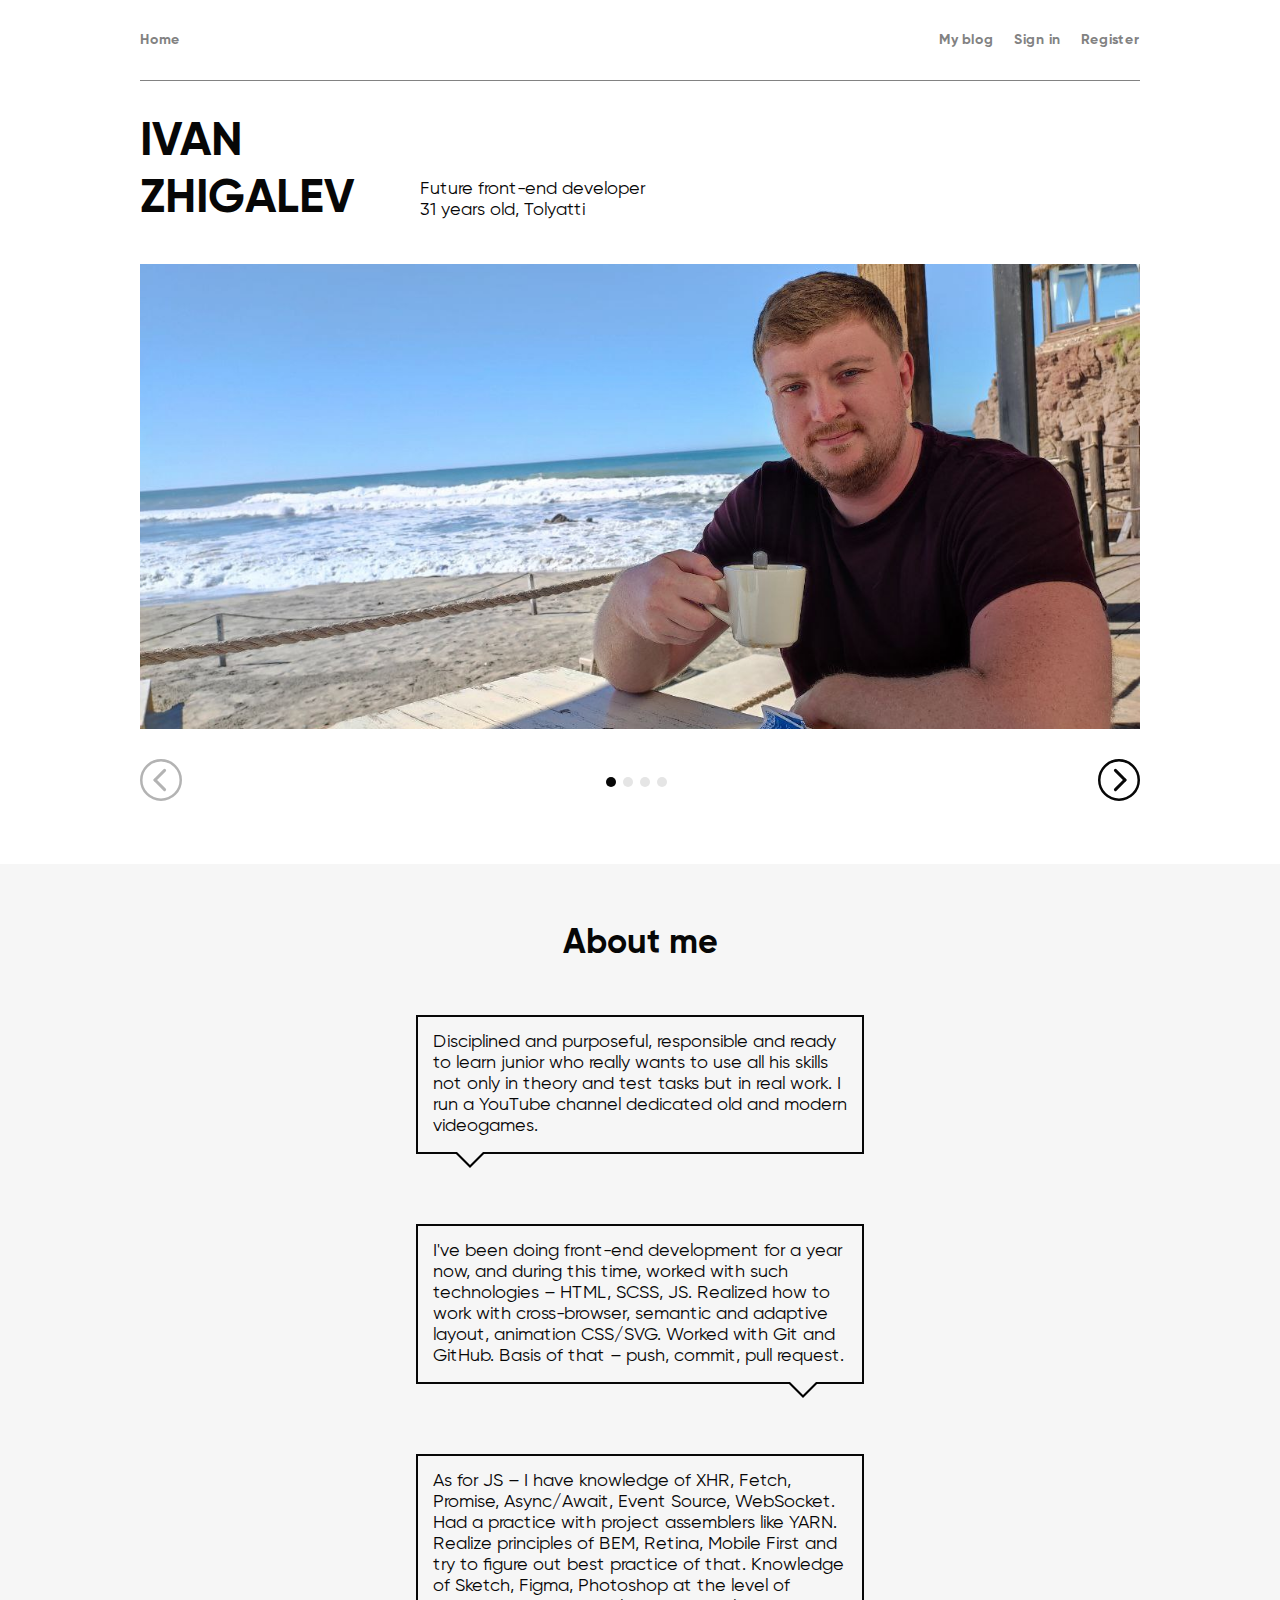
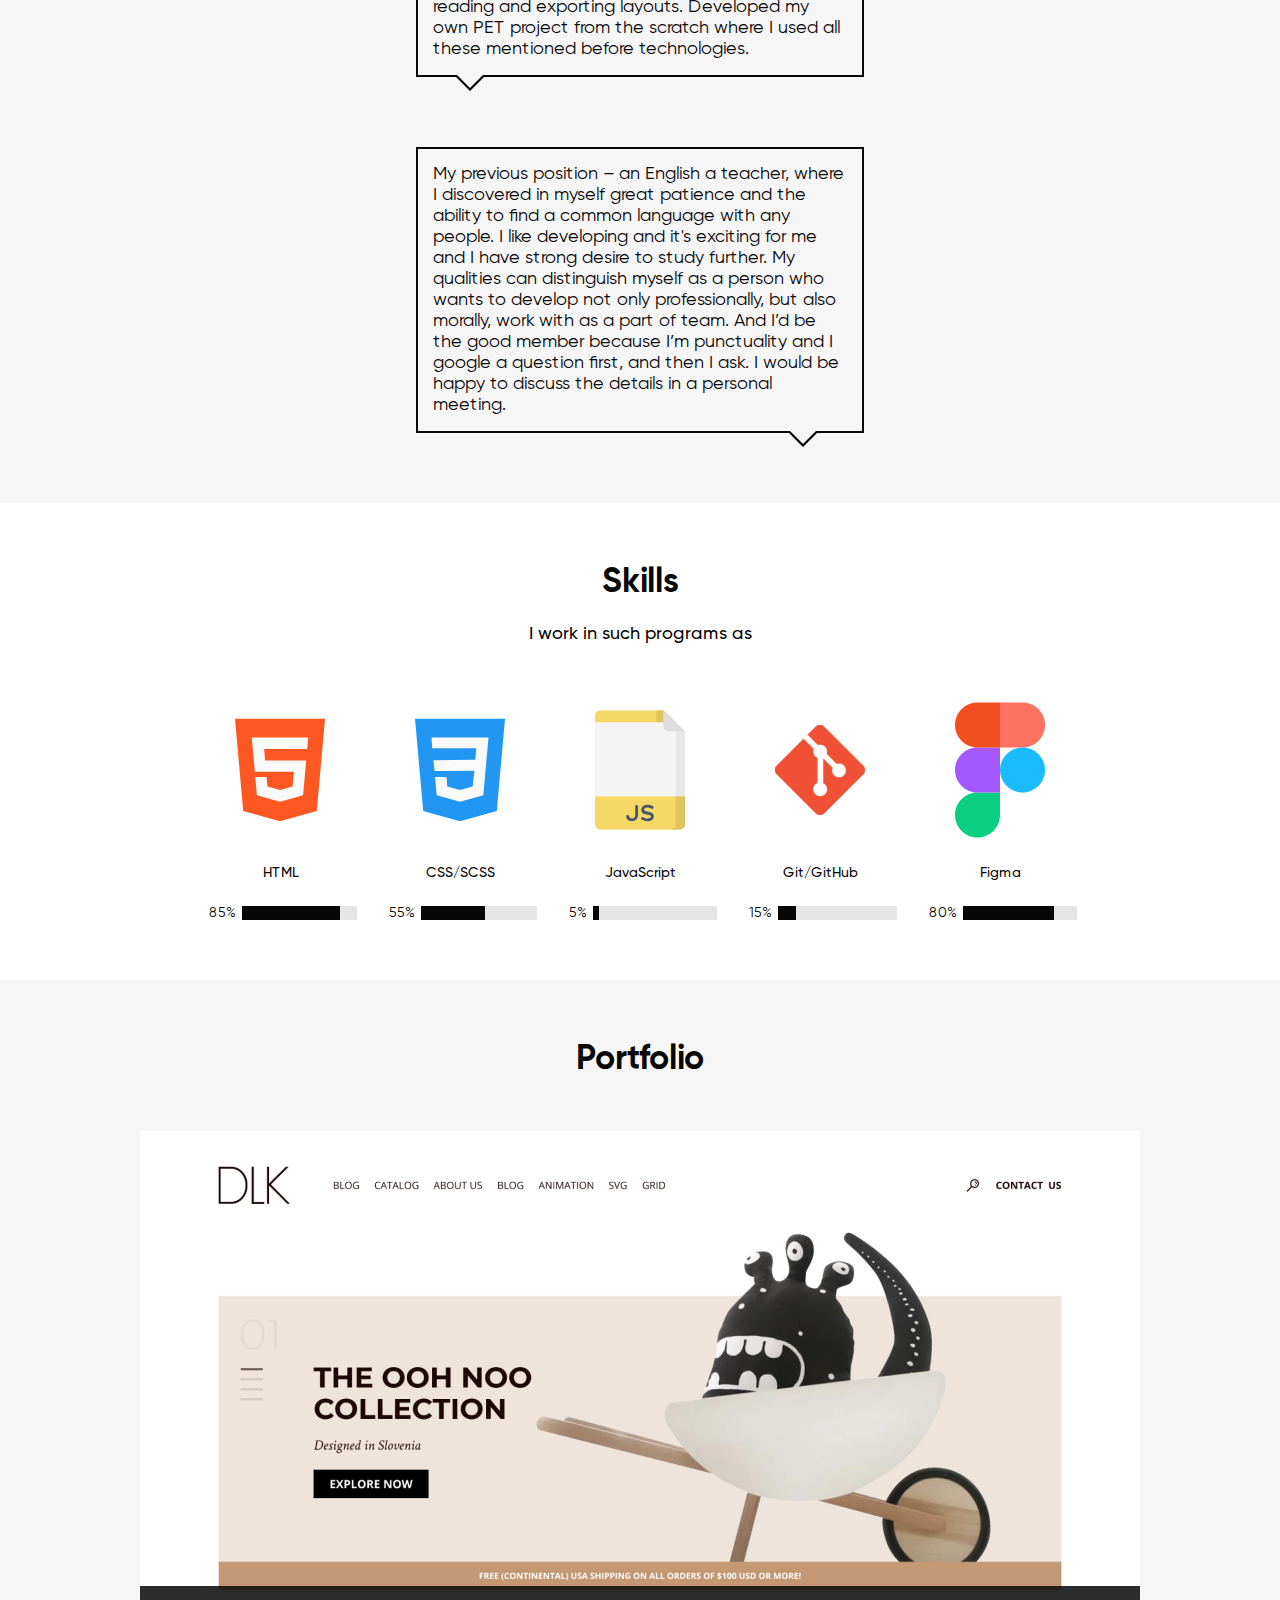
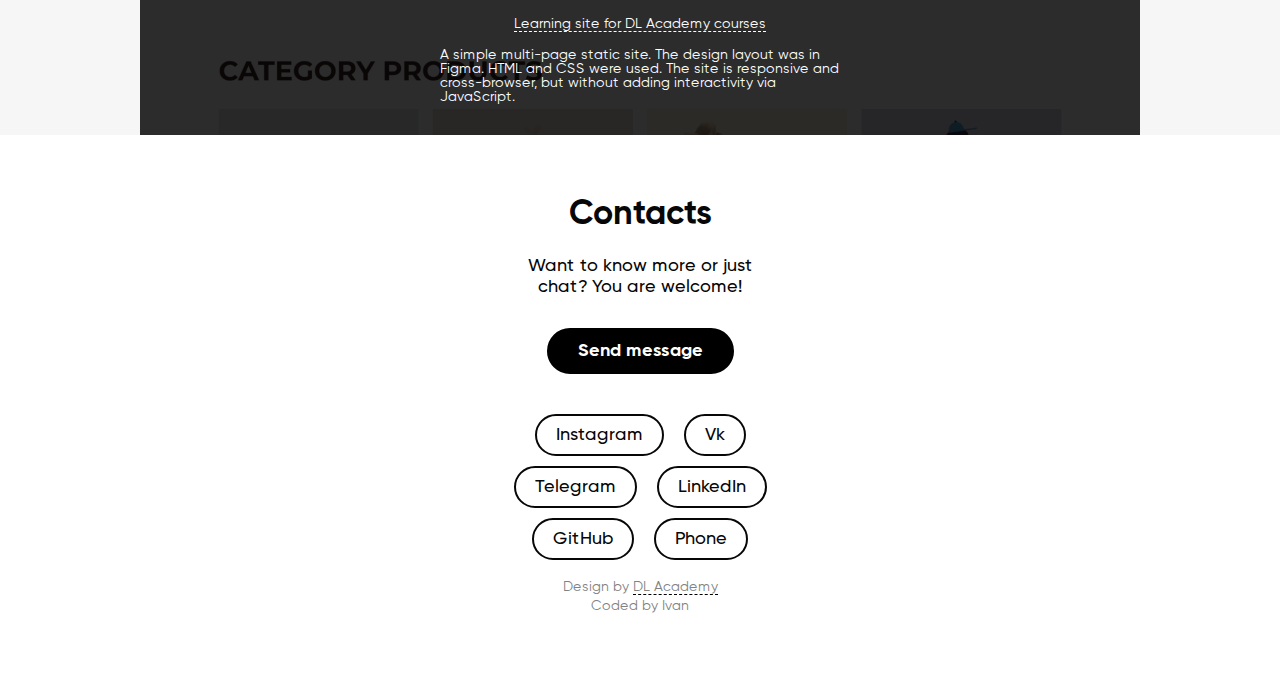
==== index.html @ 12c12ee3 "Add files via upload" ====
<!doctype html>
<html lang="en" class="no-js">

<head>
	<meta charset="utf-8">
	<meta name="viewport" content="width=device-width">
	<meta name="google" content="notranslate">
	<meta name="format-detection" content="telephone=no">

	<title>Main</title>
	<meta name="description" content="pet project">
	<meta name="keywords" content="">

	<script>
		var docElement = document.documentElement;
		docElement.className = docElement.className.replace(/\bno-js\b/, '') + ' js';
	</script>

	
	<link rel="shortcut icon" href="/img/icons/favicon-32x32.png" type="image/png">
	<link rel="stylesheet" href="css/style.min.css?v=1673722234231">

</head>

<body>
	<header class="header">
	<div class="container">
		<div class="header__row">
			<button class="header__close">
				<svg width="25" height="25">
					<use xlink:href="/img/svg.svg#burger-close"/>
				</svg>
			</button>
			<ul class="header__list">
				<li><a href="./index.html" class="header__link first-link">Home</a>
				</li>
				<li><a href="./blog.html" class="header__link">My blog</a>
				</li>
				<li><button class="header__link header__link-sign">Sign in</button>
				</li>
				<li><button class="header__link header__link-register">Register</button>
				</li>
				<li><a href="./profile.html" class="header__link header__link-profile hidden">To Profile</a>
				</li>
			</ul>
		</div>
	</div>
</header>
<div class="main__top-burger">
	<button type="button" class="main__burger-button">
		<svg width="32" height="20">
			<use xlink:href="/img/svg.svg#burger"/>
		</svg>
	</button>
</div>
	<main class="content">
		<section class="content__personal container">
	<h1 class="content__title">IVAN ZHIGALEV</h1>
	<p class="content__personal-description text-general">
		Future front-end developer 31 years old, Tolyatti
	</p>
</section>
		<div class="content__slider container">
	<div class="content__slider-wrapper">
		<div class="content__slider-inner-wrapper">
			<div class="content__slider-slide">
				<img src="./img/main/photo.jpg" class="main__portrait" alt="my photo-1">
			</div>
			<div class="content__slider-slide">
				<img src="./img/main/photo1.jpg" class="main__portrait" alt="my photo-1">
			</div>
			<div class="content__slider-slide">
				<img src="./img/main/photo2.jpg" class="main__portrait" alt="my photo-1">
			</div>
			<div class="content__slider-slide">
				<img src="./img/main/photo3.jpg" class="main__portrait" alt="my photo-1">
			</div>
		</div>
	</div>
	<div class="content__slider-bottom-panel">
		<button type="button" class="content__slider-button content__slider-button-back">
			<svg width="42" height="42">
				<use xlink:href="/img/svg.svg#arrow-slider-left"/>
			</svg>
		</button>
		<div class="content__slider-pagination"></div>
		<button type="button" class="content__slider-button content__slider-button-next">
			<svg width="42" height="42">
				<use xlink:href="/img/svg.svg#arrow-slider-right"/>
			</svg>
		</button>
	</div>
</div>
		<section class="content__about">
	<div class="content__about-wrapper container">
		<h2 class="content__about-title section-title">About me</h2>
		<div class="content__about-messages">
			<div class="content__about-message text-general">Disciplined and purposeful, responsible and ready to learn
				junior who really wants to use all his skills not only in theory and test tasks but in real work. I run a
				YouTube channel dedicated old and modern videogames.
			</div>
			<div class="content__about-message text-general">I've been doing front-end development for a year now, and
				during this time, worked with such technologies – HTML, SCSS, JS. Realized how to work with cross-browser,
				semantic and adaptive layout, animation CSS/SVG.
				Worked with Git and GitHub. Basis of that – push, commit, pull request.
			</div>
			<div class="content__about-message text-general">As for JS – I have knowledge of XHR, Fetch, Promise,
				Async/Await, Event Source, WebSocket. Had a practice with project assemblers like YARN.
				Realize principles of BEM, Retina, Mobile First and try to figure out best practice of that.
				Knowledge of Sketch, Figma, Photoshop at the level of reading and exporting layouts.
				Developed my own PET project from the scratch where I used all these mentioned before technologies.
			</div>
			<div class="content__about-message text-general">My previous position – an English a teacher, where I
				discovered in myself great patience and the ability to find a common language with any people.
				I like developing and it's exciting for me and I have strong desire to study further.
				My qualities can distinguish myself as a person who wants to develop not only professionally, but also
				morally, work with as a part of team. And I’d be the good member because I’m punctuality and I google a
				question first, and then I ask.
				I would be happy to discuss the details in a personal meeting.
			</div>
		</div>
	</div>
</section>
		<section class="content__skills container">
	<h2 class="content__skills-title section-title">Skills</h2>
	<p class="content__skills-qualities text-general text-general_semibold">
		I work in such programs as
	</p>
	<ul class="content__skills-row">
		<li class="content__skills-item">
			<div class="content__skills-column">
				<svg class="content__skills-picture">
					<use xlink:href="/img/svg.svg#html5"/>
				</svg>
				<span class="content__skills-hero text-ltl">
					HTML
				</span>
				<div class="content__skills-progress">
					<label for="html" class="content__skills-percent">
						85%
					</label>
					<progress class="content__skills-scale" id="html" max="100" value="85"></progress>
				</div>
			</div>
		</li>
		<li class="content__skills-item">
			<div class="content__skills-column">
				<svg class="content__skills-picture">
					<use xlink:href="/img/svg.svg#css"/>
				</svg>
				<span class="content__skills-hero text-ltl">
					CSS/SCSS
				</span>
				<div class="content__skills-progress">
					<label for="html" class="content__skills-percent">
						55%
					</label>
					<progress class="content__skills-scale" id="html" max="100" value="55"></progress>
				</div>
			</div>
		</li>
		<li class="content__skills-item">
			<div class="content__skills-column">
				<svg class="content__skills-picture">
					<use xlink:href="/img/svg.svg#js"/>
				</svg>
				<span class="content__skills-hero text-ltl">
					JavaScript
				</span>
				<div class="content__skills-progress">
					<label for="html" class="content__skills-percent">
						5%
					</label>
					<progress class="content__skills-scale" id="html" max="100" value="5"></progress>
				</div>
			</div>
		</li>
		<li class="content__skills-item">
			<div class="content__skills-column">
				<svg class="content__skills-picture">
					<use xlink:href="/img/svg.svg#github"/>
				</svg>
				<span class="content__skills-hero text-ltl">
					Git/GitHub
				</span>
				<div class="content__skills-progress">
					<label for="html" class="content__skills-percent">
						15%
					</label>
					<progress class="content__skills-scale" id="html" max="100" value="15"></progress>
				</div>
			</div>
		</li>
		<li class="content__skills-item">
			<div class="content__skills-column">
				<svg class="content__skills-picture">
					<use xlink:href="/img/svg.svg#figma"/>
				</svg>
				<span class="content__skills-hero text-ltl">
					Figma
				</span>
				<div class="content__skills-progress">
					<label for="html" class="content__skills-percent">
						80%
					</label>
					<progress class="content__skills-scale" id="html" max="100" value="80"></progress>
				</div>
			</div>
		</li>
	</ul>
</section>
		<section class="content__portfolio">
	<div class="content__portfolio-wrapper">
		<h2 class="content__portfolio-title section-title">
			Portfolio
		</h2>
		<div class="swiper container">
			
			<div class="swiper-wrapper">
				
				<div class="swiper-slide">
					<img srcset="./img/main/site2x.png 2x, ./img/main/site-mobile.png 320w, ./img/main/site-tablet.png 768w" src="./img/main/site.png" alt="html+css course">
					<div class="swiper-slide-description">
						<a href="https://birlogich.github.io/" target="_blank" class="swiper-slide-description-title">
							Learning site for DL Academy courses
						</a>
						<p class="swiper-slide-description-subtitle">
							A simple multi-page static site. The design layout was in Figma. HTML
							and CSS were used. The site is responsive and cross-browser, but without adding interactivity via
							JavaScript.
						</p>
					</div>
				</div>
				<div class="swiper-slide">
					<img srcset="./img/main/site2x.png 2x, ./img/main/site-mobile.png 320w, ./img/main/site-tablet.png 768w" src="./img/main/site.png" alt="html+css course">
					<div class="swiper-slide-description">
						<p class="swiper-slide-description-title">
							Learning site for DL Academy courses
						</p>
						<p class="swiper-slide-description-subtitle">
							A simple multi-page static site. The design layout was in Figma. HTML
							and CSS were used. The site is responsive and cross-browser, but without adding interactivity via
							JavaScript.
						</p>
					</div>
				</div>
				<div class="swiper-slide">
					<img srcset="./img/main/site2x.png 2x, ./img/main/site-mobile.png 320w, ./img/main/site-tablet.png 768w" src="./img/main/site.png" alt="html+css course">
					<div class="swiper-slide-description">
						<p class="swiper-slide-description-title">
							Learning site for DL Academy courses
						</p>
						<p class="swiper-slide-description-subtitle">
							A simple multi-page static site. The design layout was in Figma. HTML
							and CSS were used. The site is responsive and cross-browser, but without adding interactivity via
							JavaScript.
						</p>
					</div>
				</div>
				<div class="swiper-slide">
					<img srcset="./img/main/site2x.png 2x, ./img/main/site-mobile.png 320w, ./img/main/site-tablet.png 768w" src="./img/main/site.png" alt="html+css course">
					<div class="swiper-slide-description">
						<p class="swiper-slide-description-title">
							Learning site for DL Academy courses
						</p>
						<p class="swiper-slide-description-subtitle">
							A simple multi-page static site. The design layout was in Figma. HTML
							and CSS were used. The site is responsive and cross-browser, but without adding interactivity via
							JavaScript.
						</p>
					</div>
				</div>
				<div class="swiper-slide">
					<img srcset="./img/main/site2x.png 2x, ./img/main/site-mobile.png 320w, ./img/main/site-tablet.png 768w" src="./img/main/site.png" alt="html+css course">
					<div class="swiper-slide-description">
						<p class="swiper-slide-description-title">
							Learning site for DL Academy courses
						</p>
						<p class="swiper-slide-description-subtitle">
							A simple multi-page static site. The design layout was in Figma. HTML
							and CSS were used. The site is responsive and cross-browser, but without adding interactivity via
							JavaScript.
						</p>
					</div>
				</div>
			</div>
			
			<div class="swiper-button-prev"></div>
			<div class="swiper-button-next"></div>
		</div>
	</div>
</section>
	</main>
	<footer class="footer">
	<div class="container">
		<div class="footer__column">
			<h2 class="footer__title section-title">Contacts</h2>
			<p class="footer__description text-general text-general_semibold">Want to know more or just chat?
				You are welcome!</p>
			<button type="button" class="footer__button btn footer__button-message">
				Send message
			</button>
			<ul class="footer__networks">
				<li class="footer__item"><a href="https://www.instagram.com/just_ivannn/" class="footer__social">
						Instagram
					</a></li>
				<li class="footer__item"><a href="https://vk.com" class="footer__social">
						Vk
					</a></li>
				<li class="footer__item"><a href="https://t.me/IvanHalenn" class="footer__social">
						Telegram
					</a></li>
				<li class="footer__item"><a href="https://www.linkedin.com/in/birlogich/" class="footer__social">
						LinkedIn
					</a></li>
				<li class="footer__item"><a href="https://github.com/Birlogich" class="footer__social">
						GitHub
					</a></li>
				<li class="footer__item"><a href="tel:+14847617991" type="phone" class="footer__social">
						Phone
					</a></li>
			</ul>
			<div class="footer__copyrights">
				<p class="footer__design text__ltl">Design by <a href="https://dlacademy.ru/">DL Academy</a></p>
				<p class="footer__author text__ltl">Coded by Ivan</p>
			</div>
		</div>
	</div>
</footer>
	<div class="popup popup-sign">
	<div class="popup-wrapper container">
		<form action="#" method="get" class="popup-form popup-form-sign" name="popupLogin" novalidate>
			<div class="popup__item">
				<label for="popup-sign-email" class="popup__label text-ltl">
					Email *
				</label>
				<input type="email" id="popup-sign-email" name="email" class="popup-input">
			</div>
			<div class="popup__item">
				<label for="popup-sign-password" class="popup__label text-ltl">
					Password *
				</label>
				<input type="password" id="popup-sign-password" name="password" class="popup-input">
			</div>
			<button type="submit" class="popup-button btn">
				Log in
			</button>
		</form>
		<button class="popup-btn popup-btn-sign" type="button">
			<svg width="25" height="25">
				<use xlink:href="/img/svg.svg#popup-close"/>
			</svg>
		</button>
	</div>
</div>
	<div class="popup popup-register">
	<div class="popup-wrapper container">
		<form action="#" method="get" class="popup-form" name="popupRegister" novalidate>
			<div class="popup__item popup__item-full">
				<label for="popupRegisterEmail">
					Email *
				</label>
				<input type="email" name="email" id="popupRegisterEmail" class="popup-input">
			</div>
			<div class="popup__item">
				<label for="popupRegisterName" class="popup__label">
					Name *
				</label>
				<input type="text" name="name" id="popupRegisterName" class="popup-input">
			</div>
			<div class="popup__item">
				<label for="popupRegisterSurname" class="popup__label">
					Surname *
				</label>
				<input type="text" name="surname" id="popupRegisterSurname" class="popup-input">
			</div>
			<div class="popup__item">
				<label for="popupRegisterPassword" class="popup__label">
					Password *
				</label>
				<input type="password" name="password" id="popupRegisterPassword" autocomplete="on" class="popup-input">
			</div>
			<div class="popup__item">
				<label for="popupRegisterRepeat" class="popup__label">
					Repeat password *
				</label>
				<input type="password" name="repeat" id="popupRegisterRepeat" autocomplete="on" class="popup-input">
			</div>
			<div class="popup__item">
				<label for="popupRegisterLocation" class="popup__label">
					Location *
				</label>
				<input type="text" name="location" id="popupRegisterLocation" class="popup-input">
			</div>
			<div class="popup__item">
				<label for="popupRegisterAge" class="popup__label">
					Age *
				</label>
				<input type="number" name="age" id="popupRegisterAge" class="popup-input">
			</div>
			<div class="popup__consent">
				<label for="popupRegisterAgreement" class="text-ltl popup__consent-text">
					<input type="checkbox" id="popupRegisterAgreement" name="popupRegisterAgreement" class="popup__consent-agreement">
					Clicking on the button, you consent to the processing of your personal data.
				</label>
			</div>
			<button type="submit" class="btn popup-button popup-button-reg" disabled="disabled">
				Sign up
			</button>
		</form>
		<button class="popup-btn popup-btn-reg-close" type="button">
			<svg width="25" height="25">
				<use xlink:href="/img/svg.svg#popup-close"/>
			</svg>
		</button>
	</div>
</div>
	<div class="popup popup-message">
	<div class="popup-wrapper container">
		<form action="#" method="get" class="popup-form">
			<div class="popup__item">
				<label for="popup-message-name" class="popup__label">
					<span>
						What is your name? *
					</span>
				</label>
				<input type="text" name="popup-message-name" id="popup-message-name" class="popup-input">
			</div>
			<div class="popup__item">
				<label for="popup-message-message" class="popup__label">
					<span>
						Message subject *
					</span>
				</label>
				<input type="text" name="popup-message-" id="popup-message-message" class="popup-input">
			</div>
			<div class="popup__item">
				<label for="popup-message-email" class="popup__label">
					<span>
						Your Email *
					</span>
				</label>
				<input type="text" name="popup-message-email" id="popup-message-email" class="popup-input">
			</div>
			<div class="popup__item">
				<label for="popup-message-phone" class="popup__label">
					<span>
						Your mobile phone *
					</span>
				</label>
				<input type="text" name="popup-message-phone" id="popup-message-phone" class="popup-input">
			</div>
			<div class="popup__item popup__item-full">
				<label for="popup-message-area" class="popup__label">
					<span>
						What do you want to discuss with me?
					</span>
				</label>
				<input type="textarea" class="popup-textarea" name="popup-message-discuss" id="popup-message-discuss">
			</div>
			<button type="submit" class="popup-button btn">
				Sign up
			</button>
		</form>
		<button class="popup-btn popup-btn-mes" type="button">
			<svg width="25" height="25">
				<use xlink:href="/img/svg.svg#popup-close"/>
			</svg>
		</button>
	</div>
</div>
	<script src="js/common.js"></script>
	<script src="js/slider.js"></script>
	<script src="js/register.js"></script>
	<script src="js/login.js"></script>
	<script src="https://cdn.jsdelivr.net/npm/swiper@8/swiper-bundle.min.js"></script>

</body>

</html>
---- css/style.min.css ----
@font-face{font-family:Gilroy;font-style:normal;font-weight:700;src:url(../fonts/Gilroy-Bold.woff2) format("woff2"),url(../fonts/Gilroy-Bold.woff) format("woff")}@font-face{font-family:Gilroy;font-style:normal;font-weight:400;src:url(../fonts/Gilroy-Regular.woff2) format("woff2"),url(../fonts/Gilroy-Regular.woff) format("woff")}@font-face{font-family:Gilroy;font-style:normal;font-weight:500;src:url(../fonts/Gilroy-Medium.woff2) format("woff2"),url(../fonts/Gilroy-Medium.woff) format("woff")}*{border:0;margin:0;padding:0}html{-webkit-text-size-adjust:none;-moz-text-size-adjust:none;text-size-adjust:none;-webkit-tap-highlight-color:transparent}*,:after,:before,html{box-sizing:border-box}:active,:focus{outline:none}body,html{-webkit-font-smoothing:antialiased;-moz-osx-font-smoothing:grayscale;background-color:#fff;color:#070707;font-family:Gilroy,system-ui,-apple-system,BlinkMacSystemFont,Segoe UI,Roboto,Helvetica Neue,Helvetica,Arial,sans-serif,Apple Color Emoji,Segoe UI Emoji,Segoe UI Symbol;margin:0 auto;min-height:100%}a{color:#828282}ul li{list-style:none}a:active,a:focus{outline:none}aside,footer,header,nav{display:block}body,html{-ms-text-size-adjust:100%;-moz-text-size-adjust:100%;-webkit-text-size-adjust:100%;font-size:100%;font-size:14px;height:100%;line-height:1;width:100%}button,input,textarea{font-family:inherit}input::-ms-clear{display:none}button::-moz-focus-inner{border:0;padding:0}a,a:hover,a:visited{text-decoration:none}li{list-style-type:none}h1,h2,h3,h4,h5,h6{font-size:inherit;font-weight:inherit}button{background-color:transparent;border:none;color:inherit;cursor:pointer;font:inherit;padding:0}input::-webkit-input-placeholder{opacity:1;-webkit-transition:opacity .3s ease;transition:opacity .3s ease}input:-moz-placeholder,input::-moz-placeholder{opacity:1;-moz-transition:opacity .3s ease;transition:opacity .3s ease}input:-ms-input-placeholder{opacity:1;-ms-transition:opacity .3s ease;transition:opacity .3s ease}input:focus::-webkit-input-placeholder{opacity:0;-webkit-transition:opacity .3s ease;transition:opacity .3s ease}input:focus:-moz-placeholder,input:focus::-moz-placeholder{opacity:0;-moz-transition:opacity .3s ease;transition:opacity .3s ease}input:focus:-ms-input-placeholder{opacity:0;-ms-transition:opacity .3s ease;transition:opacity .3s ease}[tabindex="1"]:focus-visible{outline:auto}.hidden{display:none;margin:0}.section-title{font-size:34px;font-weight:700;line-height:41px}.text-general{font-size:18px;font-weight:400;line-height:21px}.text-general_wht{color:#fff}.text-general_semibold{font-weight:500}.text-general-bold{font-weight:700}.text-general_grey{color:#e5e5e5}.text-ltl{font-size:14px;font-weight:500;line-height:16px;text-align:center}img{height:100%;-o-object-fit:cover;object-fit:cover;vertical-align:top;width:100%}.btn{border:2px solid #000;border-radius:18px;color:#000;display:inline-block;font-weight:700;padding:7px 12px}.btn:hover{background:#000;color:#fff}.form__checkbox-label,.form__radio-label{color:#070707;cursor:pointer;font-size:18px;font-weight:500;line-height:21px}.content__title{font-size:47px;font-weight:700;line-height:57px;max-width:280px}.header__link{color:#828282;font-weight:700}.popup-editing-data__item:last-child{max-width:305px}.is-invalid{border:2px solid red}.invalid-feedback{color:red}.swiper{width:100%}@media (max-width:320px){.main__burger-button{display:block;margin-bottom:17px;width:32px}}.content-form{align-items:center;background:hsla(0,0%,96%,.99);display:none;height:100%;justify-content:center;left:0;opacity:1;position:fixed;top:0;visibility:visible;width:100%;z-index:100}.content-form-text{color:#03bc3c;max-width:219px}.content-form-text,.content-form-text-negative{font-size:24px;position:relative;text-align:center}.content-form-text-negative{color:#eb3617;max-width:280px}@media (min-width:550px){.content-form-text-negative{max-width:475px}}.content-form-active{display:flex}.popup-btn-response{left:-4%;position:absolute;top:-100px}@media (min-width:550px){.popup-btn-response{left:102%;top:-6%}}.container{margin:0 auto;max-width:1030px;padding:0 15px}@media (max-width:768px){.container{max-width:678px}}@media (max-width:320px){.container{max-width:310px}}.footer__column{align-items:center;display:flex;flex-direction:column}.footer__title{margin-bottom:20px;margin-top:60px}.footer__description{margin-bottom:30px;max-width:269px;text-align:center}.footer__button{background:#000;border-radius:30px;color:#fff;display:inline-block;font-size:18px;line-height:22px;margin-bottom:50px;padding:10px 29px;text-align:center}.footer__button:hover{background:#fff;color:#000}.footer__networks{display:flex;flex-wrap:wrap;justify-content:center;margin:0 -10px;max-width:370px}.footer__item{margin-bottom:30px;padding:0 10px}.footer__item p{border:2px solid #000;border-radius:30px;padding:7px 13px}.footer__copyrights{align-items:center;display:flex;flex-direction:column;margin-bottom:60px;text-align:center}.footer__design{color:#828282;margin-bottom:5px}.footer__design a{border-bottom:1px dashed #000;color:#828282}.footer__design a:hover{border-bottom:1px solid #000;color:#000}.footer .footer__author{color:#828282}.footer__social{border:2.5px solid #070707;border-radius:30px;color:#070707;font-size:18px;font-weight:500;line-height:22px;margin-bottom:30px;padding:10px 19px;text-align:center}.footer__social:hover{background:#000;color:#fff}@media (max-width:320px){.footer__item{padding:0 14px}.footer__networks{margin-bottom:30px}}.header{position:relative}@media (min-width:480px){.header__row{border-bottom:1px solid #828282;display:flex;margin:33px 0;padding-bottom:33px}.header__list{display:flex;width:100%}.header__list li:first-child{flex:1 1 auto;margin:0}.header__link{margin-left:20px}.first-link{margin:0}.header__mobile{display:none}.header__close{opacity:0;position:absolute;visibility:hidden}.header__link:hover{color:#070707;font-weight:700}.main__burger-button{display:none}}@media (max-width:480px){.header__row{align-items:flex-end;background:hsla(0,0%,96%,.99);display:flex;flex-direction:column;height:100%;left:0;opacity:0;position:absolute;top:0;transform:translateY(-100%);visibility:hidden;width:100%;z-index:4}.header__close-open{display:inline-flex;margin-bottom:200px;margin-right:20px;margin-top:50px;opacity:1;position:relative;visibility:visible;z-index:4}.header__row-open{margin:0;opacity:1;position:fixed;transform:translate(0);visibility:visible}.header__list{align-items:flex-end;flex-direction:column}.header__list li,.header__list li:first-child{margin-bottom:40px;margin-right:20px}.header__link{color:#828282;font-size:34px;font-weight:400;line-height:41px}.main{margin-top:30px}.main__top-burger{display:block;margin-bottom:17px;margin-top:10px;position:absolute;right:20px;top:145px;width:32px}}.content__slider{margin-bottom:60px}.content__slider-wrapper{margin-bottom:30px;max-height:560px;overflow:hidden}.content__slider-slide{flex-shrink:0;height:465px;max-width:100%}.content__slider-inner-wrapper{display:flex;height:100%;max-width:100%}.content__slider-bottom-panel{justify-content:space-between}.content__slider-bottom-panel,.content__slider-pagination{align-items:center;display:flex}.content__slider-button{transition:all .5s}.content__slider-button:disabled{opacity:.3;-webkit-user-select:none;-moz-user-select:none;user-select:none}.content__slider-button:hover{opacity:.6}.slider__dot{background:#e5e5e5;border-radius:50%;height:10px;margin-right:7px;transition:all .5s;width:10px}.slider__dot:hover{background:#dadada}.slider__dot_active{background:#070707}.content__about{background:#f6f6f6}.content__about-wrapper{align-items:center;display:flex;flex-direction:column;margin-bottom:60px}.content__about-title{margin-bottom:50px;margin-top:60px}.content__personal .content__title{margin:0}.content__about-message{border:2.9px solid #070707;margin-bottom:70px;max-width:448px;padding:15px;position:relative}.content__about-message:after{border:15px solid transparent;border-top-color:#f6f6f6;bottom:-28px;content:"";position:absolute;right:10%}.content__about-message:before{border:15px solid transparent;border-top-color:#000;bottom:-31px;content:"";position:absolute;right:10%}.content__about-message:nth-child(odd){border:2.9px solid #070707;margin-bottom:70px;max-width:448px;padding:15px;position:relative}.content__about-message:nth-child(odd):after{border:15px solid transparent;border-top-color:#f6f6f6;bottom:-28px;content:"";position:absolute;right:85%}.content__about-message:nth-child(odd):before{border:15px solid transparent;border-top-color:#000;bottom:-31px;content:"";position:absolute;right:85%}.content__skills{align-items:center;display:flex;flex-direction:column;margin-bottom:16px}.content__skills-title{margin-bottom:20px}.content__skills-qualities{margin-bottom:50px}.content__skills-row{display:flex;flex-wrap:wrap;justify-content:space-between;margin:0}@media (min-width:320px){.content__skills-row{margin:0 -13px}}.content__skills-item{margin-bottom:44px;max-width:140px;padding:0 13px}@media (min-width:768px){.content__skills-item{max-width:180px}}.content__skills-column{align-items:center;display:flex;flex-direction:column}.content__skills-picture{margin-bottom:20px;max-width:90px}.content__skills-hero{margin-bottom:25px}.content__skills-progress{display:flex;margin:0 -6px;max-width:100%}.content__skills-percent{padding:0 6px}.content__skills-scale::-webkit-progress-bar{background:#e5e5e5;max-width:142px}progress::-webkit-progress-value{background:#070707}.content__portfolio{background:#f6f6f6}.content__portfolio-wrapper{align-items:center;display:flex;flex-direction:column}.content__portfolio-title{margin-bottom:50px;margin-top:60px}.swiper-wrapper{display:flex;overflow:hidden}.swiper-slide{flex-shrink:0;height:604px;position:relative}.swiper-slide-description{align-items:center;background:rgba(7,7,7,.85);bottom:0;color:#fff;display:flex;flex-direction:column;left:0;padding:31px 0;position:absolute;width:100%}.swiper-slide-description-title{border-bottom:1px dashed #fff;margin-bottom:16px}.swiper-slide-description-subtitle{max-width:250px}@media (min-width:320px){.swiper-slide-description-subtitle{max-width:400px}}.swiper-slide-description-title{color:#fff}.content__personal{align-items:flex-start;flex-direction:column;flex-wrap:wrap;margin-top:30px}@media (min-width:768px){.content__personal{align-items:flex-end;display:flex;flex-direction:row;margin-bottom:36px}}.content__personal-description{margin-bottom:7px;max-width:226px}@media (max-width:320px){.content__title{flex-wrap:wrap;justify-content:space-between}}.popup{align-items:center;background:#fff;display:flex;height:100%;justify-content:center;left:0;opacity:0;position:fixed;top:0;visibility:hidden;width:100%;z-index:5}@media (min-width:320px){.popup{background:hsla(0,0%,96%,.99)}}.popup_open{opacity:1;visibility:visible}.popup-form{background-color:#fff;border:none;overflow-y:auto;padding:0}@media (min-width:320px){.popup-form{background:#fff;border:2.5px solid #070707;display:flex;flex-wrap:wrap;max-width:680px;padding:40px;z-index:2}}.popup-form-sign{max-width:370px}.popup-form-sign .popup__item{flex:1 1 100%}.popup-wrapper{position:relative}.popup-input,.popup-textarea{border:2.5px solid #e5e5e5;height:50px;margin-top:5px;padding:5px;width:100%}.popup-input:hover,.popup-textarea:hover{border:2.5px solid #828282}.popup-input:focus,.popup-textarea:focus{border:2.5px solid #070707}.popup-textarea{height:150px}.popup-form-list{display:flex;flex-wrap:wrap;margin:0 -10px 20px}.popup-button{margin-left:10px}.popup-button_other{margin:0}.popup-button:disabled{border-color:#e5e5e5;color:#e5e5e5}.popup-button:disabled:hover{background-color:inherit;border-color:#828282;color:#828282}.popup__consent{margin-bottom:20px;padding:0 10px}.popup__consent label{max-width:487px}.popup__consent-text{color:#e5e5e5}.popup-btn{position:absolute;right:90%;top:-30px}@media (min-width:320px){.popup-btn{right:15px;top:-36px}}@media (min-width:768px){.popup-btn{right:-30px;top:0}}.popup__item{flex:1 1 100%;margin-bottom:20px;padding:0 10px}.popup__item-picture{display:flex;flex-direction:column}@media (min-width:576px){.popup__item{flex:1 1 50%}}.popup__item-full{flex:1 1 100%}.message-error-invalid{color:red}.popup-input-invalid{border-color:red;margin-bottom:10px}.message-error-valid{color:#03bc3c}.popup-input-valid{border-color:#03bc3c}.popup__consent:not(:checked){color:#e5e5e5}.popup__consent:hover{color:#828282}.popup__consent:checked{color:#070707}.popup__consent:hover+.popup-button-reg{border-color:#828282;color:#828282}.popup-editing-data__personal{margin:0 -10px 20px}.popup-editing-data-file{margin-bottom:20px}.popup-editing-data__picture{border:2.5px solid #e5e5e5;max-height:50px;max-width:290px;opacity:0;padding:14px;position:absolute}.popup__item-logo{left:5%;position:absolute;top:50%}.content__title-blog{max-width:172px}@media (min-width:320px){.content__title-blog{margin-bottom:40px;margin-top:30px}}.main__top-burger{top:45px}.content-filter{border-bottom:#e5e5e5;display:flex;flex-wrap:wrap;justify-content:space-between;margin:0 -25px;padding-bottom:20px}.content-filter__col{padding:0 25px}.content-filter__col-title{color:#070707;font-size:14px;font-weight:500;line-height:16px;margin-bottom:10px}.content-filter__tags-list{display:flex;flex-wrap:wrap;margin:0 -3px;max-width:150px}.content-filter__checkbox{opacity:0;position:absolute;z-index:-1}.content-filter__checkbox:checked+label:before{background-color:transparent;background-image:url("data:image/svg+xml;charset=utf-8,%3Csvg width='15' height='15' fill='none' xmlns='http://www.w3.org/2000/svg'%3E%3Cpath d='m2 6.75 3.913 6.02a.7.7 0 0 0 1.2-.044L13.425 1.25' stroke='%232176FF' stroke-width='2.5' stroke-linecap='round'/%3E%3C/svg%3E")}.content-filter__search{align-items:center;display:flex;justify-content:space-between;padding-top:30px;width:100%}.content-filter__search-input{border:2.5px solid #e5e5e5;flex:1 1 auto;height:50px;margin-right:30px;max-width:873px;width:100%}.content-filter__button{padding:10px 19px}.content-filter__checkbox+label{align-items:center;display:inline-flex;margin-bottom:5px;padding:0 3px;-webkit-user-select:none;-moz-user-select:none;user-select:none}.content-filter__checkbox+label:before{background-position:45% 50%;background-repeat:no-repeat;border:2.5px solid #2176ff;border-radius:5px;content:"";display:inline-block;flex-grow:0;flex-shrink:0;height:25px;width:25px}.checkbox_2+label:before{border:2.5px solid #33a1fd}.checkbox_3+label:before{border:2.5px solid #fdca40}.checkbox_4+label:before{border:2.5px solid #57e2e5}.checkbox_5+label:before{border:2.5px solid #f79824}.checkbox_6+label:before{border:2.5px solid #e08dac}.checkbox_7+label:before{border:2.5px solid #6a7fdb}.checkbox_8+label:before{border:2.5px solid #45cb85}.checkbox_2:checked+label:before{background-color:transparent;background-image:url("data:image/svg+xml;charset=utf-8,%3Csvg width='15' height='15' fill='none' xmlns='http://www.w3.org/2000/svg'%3E%3Cpath d='m2 6.75 3.913 6.02a.7.7 0 0 0 1.2-.044L13.425 1.25' stroke='%2333A1FD' stroke-width='2.5' stroke-linecap='round'/%3E%3C/svg%3E")}.checkbox_3:checked+label:before{background-color:transparent;background-image:url("data:image/svg+xml;charset=utf-8,%3Csvg width='15' height='15' fill='none' xmlns='http://www.w3.org/2000/svg'%3E%3Cpath d='m2 6.75 3.913 6.02a.7.7 0 0 0 1.2-.044L13.425 1.25' stroke='%23FDCA40' stroke-width='2.5' stroke-linecap='round'/%3E%3C/svg%3E")}.checkbox_4:checked+label:before{background-color:transparent;background-image:url("data:image/svg+xml;charset=utf-8,%3Csvg width='15' height='15' fill='none' xmlns='http://www.w3.org/2000/svg'%3E%3Cpath d='m2 6.75 3.913 6.02a.7.7 0 0 0 1.2-.044L13.425 1.25' stroke='%2357E2E5' stroke-width='2.5' stroke-linecap='round'/%3E%3C/svg%3E")}.checkbox_5:checked+label:before{background-color:transparent;background-image:url("data:image/svg+xml;charset=utf-8,%3Csvg width='15' height='15' fill='none' xmlns='http://www.w3.org/2000/svg'%3E%3Cpath d='m2 6.75 3.913 6.02a.7.7 0 0 0 1.2-.044L13.425 1.25' stroke='%23F79824' stroke-width='2.5' stroke-linecap='round'/%3E%3C/svg%3E")}.checkbox_6:checked+label:before{background-color:transparent;background-image:url("data:image/svg+xml;charset=utf-8,%3Csvg width='15' height='15' fill='none' xmlns='http://www.w3.org/2000/svg'%3E%3Cpath d='m2 6.75 3.913 6.02a.7.7 0 0 0 1.2-.044L13.425 1.25' stroke='%23E08DAC' stroke-width='2.5' stroke-linecap='round'/%3E%3C/svg%3E")}.checkbox_7:checked+label:before{background-color:transparent;background-image:url("data:image/svg+xml;charset=utf-8,%3Csvg width='15' height='15' fill='none' xmlns='http://www.w3.org/2000/svg'%3E%3Cpath d='m2 6.75 3.913 6.02a.7.7 0 0 0 1.2-.044L13.425 1.25' stroke='%236A7FDB' stroke-width='2.5' stroke-linecap='round'/%3E%3C/svg%3E")}.checkbox_8:checked+label:before{background-color:transparent;background-image:url("data:image/svg+xml;charset=utf-8,%3Csvg width='15' height='15' fill='none' xmlns='http://www.w3.org/2000/svg'%3E%3Cpath d='m2 6.75 3.913 6.02a.7.7 0 0 0 1.2-.044L13.425 1.25' stroke='%2345CB85' stroke-width='2.5' stroke-linecap='round'/%3E%3C/svg%3E")}.form__radio{opacity:0;position:absolute;z-index:-1}.form__radio:checked+label:before{background-color:transparent;background-image:url(../../img/icons/circle_checked.svg);border:2.5px solid #070707}.form__radio+label{align-items:center;display:inline-flex;margin-bottom:5px;padding:0 3px;-webkit-user-select:none;-moz-user-select:none;user-select:none}.form__radio+label:before{background-position:48% 48%;background-repeat:no-repeat;background-size:13px 13px;border:2.5px solid #e5e5e5;border-radius:50%;content:"";display:inline-block;flex-grow:0;flex-shrink:0;height:25px;margin-right:12px;width:25px}.form__checkbox{opacity:0;position:absolute;z-index:-1}.form__checkbox:checked+label:before{background-color:transparent;background-image:url(../../img/icons/tick_black.svg);border:2.5px solid #070707}.form__checkbox+label{align-items:center;display:inline-flex;margin-bottom:10px;padding:0 3px;-webkit-user-select:none;-moz-user-select:none;user-select:none}.form__checkbox+label:before{background-position:45% 50%;background-repeat:no-repeat;border:2.5px solid #e5e5e5;border-radius:5px;content:"";display:inline-block;flex-grow:0;flex-shrink:0;height:25px;margin-right:12px;width:25px}.reset__title{color:#e5e5e5;font-size:14px;font-weight:500;line-height:16px;margin-bottom:10px;text-align:center}@media (max-width:768px){.tags{order:5}.content-filter__col{margin-bottom:25px}.view{order:2}.reset{order:6}.comments{order:1}.show{order:4}.search{order:7}.sort{order:3}}@media (max-width:320px){.views{order:2}.tags{order:5}.sort{order:3}.show{order:4}.comments{order:1}.reset{margin:0;order:6}.content-filter__col{margin-bottom:25px}.content-filter__search{align-items:flex-end;flex-direction:column}.content-filter__search-input{margin:0 0 20px}}.content-filter__tags-list{position:relative}.blog__posts{display:flex;flex-direction:column}.blog__item{border-bottom:1px solid #e5e5e5;display:flex;margin-bottom:20px;padding-bottom:20px}.item__photo{margin-right:20px;max-width:320px;min-width:220px}.item__column{display:flex;flex-direction:column}.item__tags{margin-bottom:10px}.tag__wrapper{display:flex}.item__properties{color:#828282;font-size:14px;font-weight:500;line-height:16px;margin-bottom:15px}.item__properties span{margin-right:10px}.item__title{margin-bottom:10px}.text__blog-title{font-size:24px;font-weight:700;line-height:29px}.item__subtitle{font-size:18px;font-weight:500;line-height:21px;margin-bottom:20px;max-width:641px}.item__link{border-bottom:1px dashed #070707;color:#070707;font-size:18px;font-weight:700;line-height:22px}.item__link:hover{border-bottom:1px solid #070707}.blog__pagination{align-items:center;display:flex;justify-content:space-between}.blog__number{margin-right:10px}.burger__link{display:none}.link-js{color:#e5e5e5;font-size:18px;font-weight:700;line-height:22px;margin:0 10px}.link-js_active{color:#000}.link-js:hover{color:#dadada}@media (max-width:768px){.item__photo{max-width:314px}.item__column{max-width:294px}}@media (max-width:320px){.content-title{align-items:flex-start;display:flex;justify-content:space-between;margin-top:30px}.item__photo{margin-bottom:20px;width:100%}.blog__item{flex-direction:column}.blog__title{max-width:175px}.main__swiper{max-width:280px}}.content__column{display:flex;flex-direction:column}.content__column .content__personal{align-items:flex-start;display:flex;flex-direction:column;margin-bottom:40px;margin-top:20px}.content__column .content__personal li{margin-bottom:20px}.content__text span{margin-left:20px}.content__buttons{display:flex;flex-direction:column}.content__button{margin-bottom:20px}.content__button:nth-last-child(-n+1){margin-bottom:0}.popup__item-first{flex:1 1 100%}.popup__item-file{align-items:center;border:2.5px solid #e5e5e5;cursor:pointer;display:flex;height:50px;justify-content:left;max-width:277.5px;padding-left:10%}.popup__item-file:hover{border:2.5px solid #828282}.popup__item-picture{position:relative}.popup__item-last{flex:1 1 100%}.content__title{margin-bottom:40px;margin-top:30px}.content__row{align-items:center;display:flex;flex-direction:column}@media (min-width:480px){.content__row{align-items:flex-start;flex-direction:row}}.content__canvas{margin-bottom:40px;margin-right:50px;max-width:320px}@media (min-width:480px){.content__canvas{height:450px;width:320px}}.preloader{background:transparent;display:block;margin-top:100px;z-index:1001}.preloader__image{animation:preloader-rotate 2s linear infinite;height:70px;left:50%;margin-left:-35px;margin-top:-35px;position:relative;text-align:center;top:50%;width:70px}@keyframes preloader-rotate{to{transform:rotate(1turn)}}.loaded_hiding .preloader{opacity:0;transition:opacity .3s}.preloader-loader{display:none}.preloader-tags{left:50%;position:absolute;top:-50px}
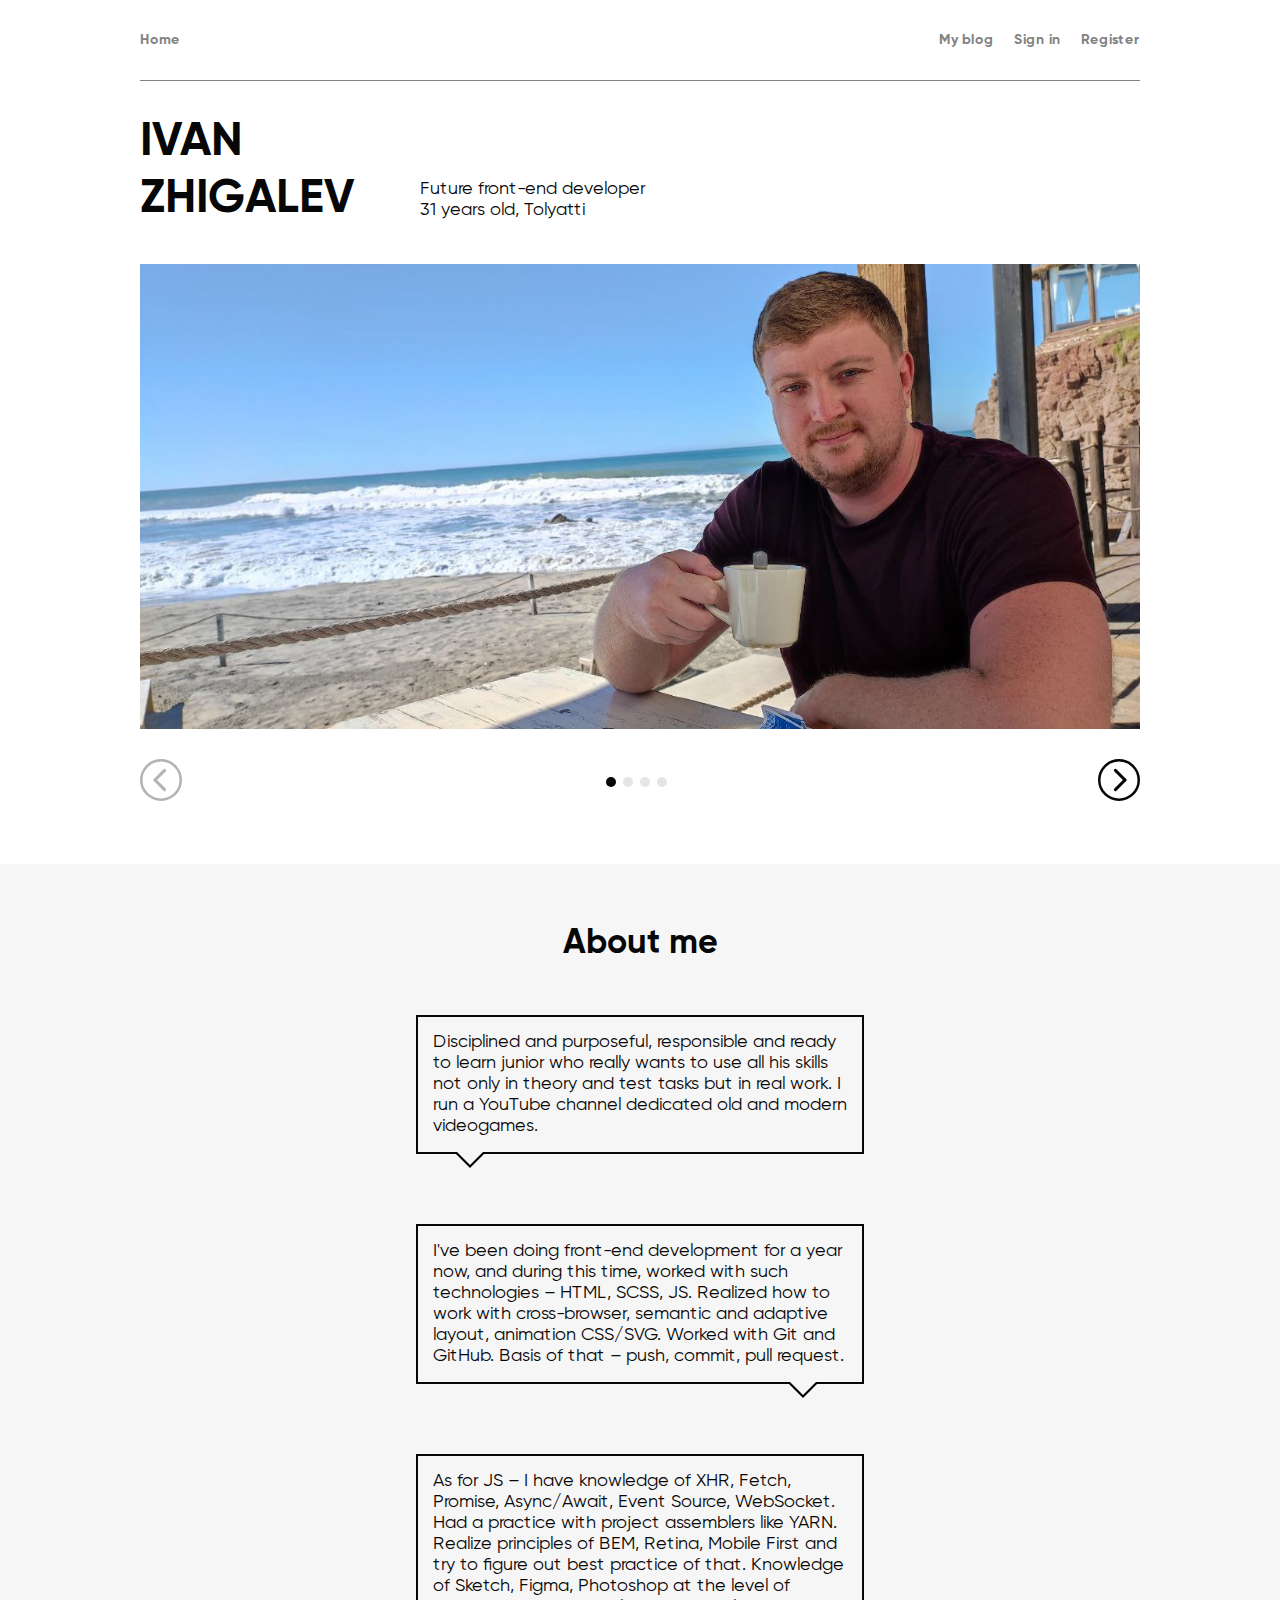
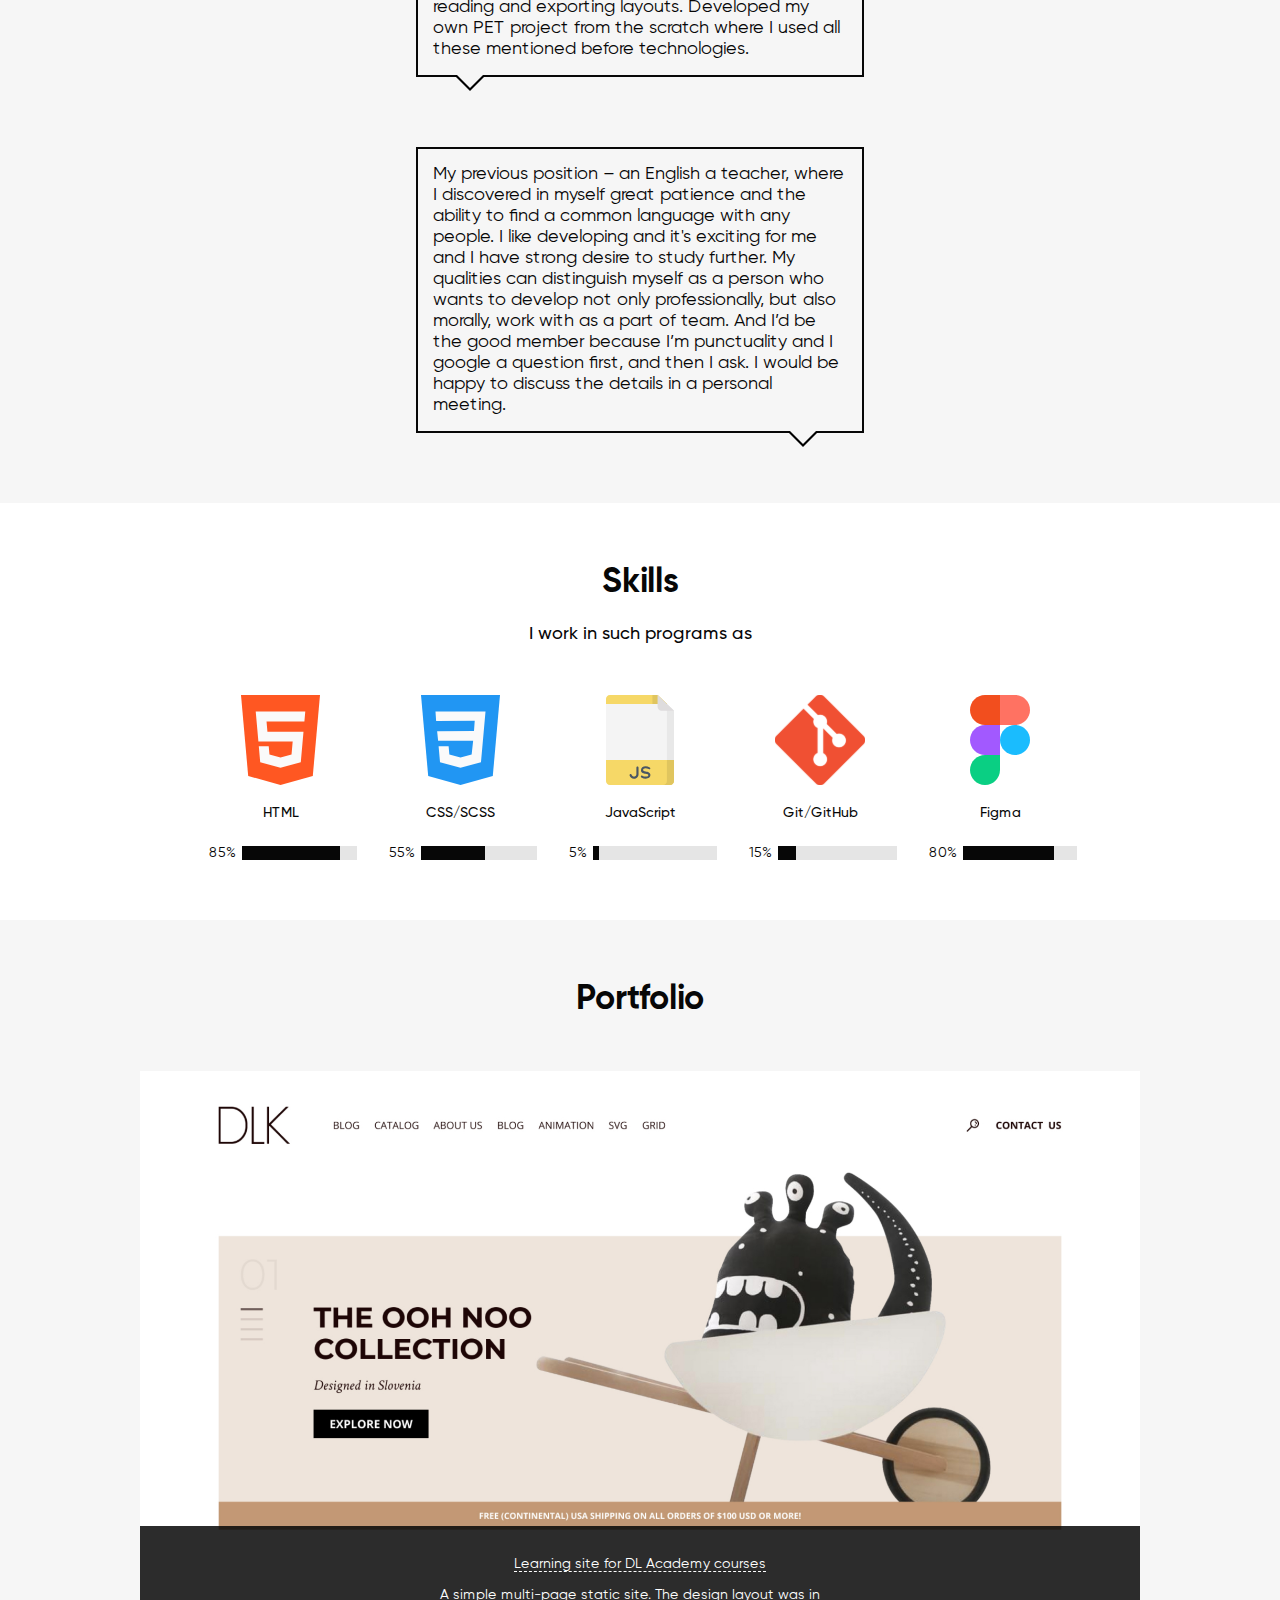
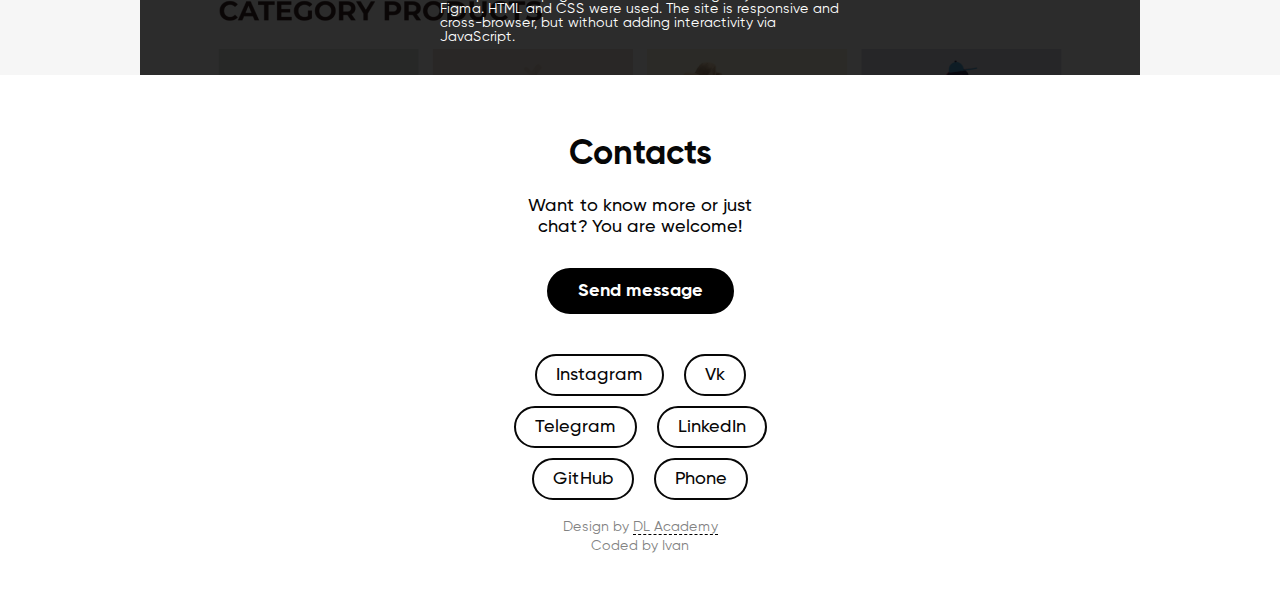
==== commit 1f69cab7: "Fixed svg" ====
--- a/index.html
+++ b/index.html
@@ -18,7 +18,7 @@
 
 	
 	<link rel="shortcut icon" href="/img/icons/favicon-32x32.png" type="image/png">
-	<link rel="stylesheet" href="css/style.min.css?v=1673722234231">
+	<link rel="stylesheet" href="css/style.min.css?v=1674484567669">
 
 </head>
 
@@ -48,8 +48,10 @@
 </header>
 <div class="main__top-burger">
 	<button type="button" class="main__burger-button">
-		<svg width="32" height="20">
-			<use xlink:href="/img/svg.svg#burger"/>
+		<svg width="32" height="20" viewBox="0 0 32 20" fill="none" xmlns="http://www.w3.org/2000/svg">
+			<rect width="32" height="4" rx="2" fill="#070707"/>
+			<rect y="8" width="32" height="4" rx="2" fill="#070707"/>
+			<rect y="16" width="32" height="4" rx="2" fill="#070707"/>
 		</svg>
 	</button>
 </div>
@@ -79,14 +81,18 @@
 	</div>
 	<div class="content__slider-bottom-panel">
 		<button type="button" class="content__slider-button content__slider-button-back">
-			<svg width="42" height="42">
-				<use xlink:href="/img/svg.svg#arrow-slider-left"/>
+			<svg width="42" height="42" viewBox="0 0 42 42" fill="none" xmlns="http://www.w3.org/2000/svg">
+				<rect x="40.75" y="40.75" width="39.5" height="39.5" rx="19.75" transform="rotate(-180 40.75 40.75)" stroke="#070707" stroke-width="2.5"/>
+				<rect x="24.5791" y="32.6992" width="16.5512" height="3" rx="1.5" transform="rotate(-135 24.5791 32.6992)" fill="#070707"/>
+				<rect x="26.7002" y="11.4199" width="16.5512" height="3" rx="1.5" transform="rotate(135 26.7002 11.4199)" fill="#070707"/>
 			</svg>
 		</button>
 		<div class="content__slider-pagination"></div>
 		<button type="button" class="content__slider-button content__slider-button-next">
-			<svg width="42" height="42">
-				<use xlink:href="/img/svg.svg#arrow-slider-right"/>
+			<svg width="42" height="42" viewBox="0 0 42 42" fill="none" xmlns="http://www.w3.org/2000/svg">
+				<rect x="1.25" y="1.25006" width="39.5" height="39.5" rx="19.75" stroke="#070707" stroke-width="2.5"/>
+				<rect x="17.4209" y="9.30084" width="16.5512" height="3" rx="1.5" transform="rotate(45 17.4209 9.30084)" fill="#070707"/>
+				<rect x="15.2998" y="30.5801" width="16.5512" height="3" rx="1.5" transform="rotate(-45 15.2998 30.5801)" fill="#070707"/>
 			</svg>
 		</button>
 	</div>
@@ -129,8 +135,9 @@
 	<ul class="content__skills-row">
 		<li class="content__skills-item">
 			<div class="content__skills-column">
-				<svg class="content__skills-picture">
-					<use xlink:href="/img/svg.svg#html5"/>
+				<svg width="79" height="90" viewBox="0 0 79 90" fill="none" xmlns="http://www.w3.org/2000/svg" class="content__skills-picture">
+					<path d="M0 0L7.19464 81L39.5 90L71.7941 81.0056L79 0H0Z" fill="#FF5722"/>
+					<path d="M63.3977 26.4888H39.5002H25.5342L26.437 36.6644H39.5002H62.4949L59.7807 67.1744L39.5002 72.8163L39.4833 72.8219L19.2142 67.1744L17.7978 51.2163H27.7292L28.4684 59.4963L39.4889 62.4832L39.5002 62.4775L50.532 59.4907L51.6832 46.6038H39.5002H17.3915L14.7168 16.5607H39.5002H64.278L63.3977 26.4888Z" fill="#FAFAFA"/>
 				</svg>
 				<span class="content__skills-hero text-ltl">
 					HTML
@@ -145,8 +152,9 @@
 		</li>
 		<li class="content__skills-item">
 			<div class="content__skills-column">
-				<svg class="content__skills-picture">
-					<use xlink:href="/img/svg.svg#css"/>
+				<svg width="79" height="90" viewBox="0 0 79 90" fill="none" xmlns="http://www.w3.org/2000/svg" class="content__skills-picture">
+					<path d="M0 0L7.19464 81L39.5 90L71.7941 81.0056L79 0H0Z" fill="#2196F3"/>
+					<path d="M63.6174 26.4887L62.7089 36.6643L59.9665 67.1687L39.4999 72.8105L39.4829 72.8162L19.0276 67.1687L17.5999 51.2162H27.6217L28.3665 59.4905L39.4886 62.483L39.4942 62.4774L50.6332 59.4849L52.1511 45.698L17.1203 45.7937L16.1272 36.3662L52.9919 35.933L53.7368 25.8418L15.1397 25.9487L14.4907 16.5605H39.4999H64.509L63.6174 26.4887Z" fill="#FAFAFA"/>
 				</svg>
 				<span class="content__skills-hero text-ltl">
 					CSS/SCSS
@@ -161,8 +169,16 @@
 		</li>
 		<li class="content__skills-item">
 			<div class="content__skills-column">
-				<svg class="content__skills-picture">
-					<use xlink:href="/img/svg.svg#js"/>
+				<svg width="68" height="90" viewBox="0 0 68 90" fill="none" xmlns="http://www.w3.org/2000/svg" class="content__skills-picture">
+					<path d="M64.0722 90H3.92785C1.7586 90 0 88.2298 0 86.0463V3.9537C0 1.77017 1.7586 0 3.92785 0H51.5703L67.9993 15.7242V86.0463C68 88.2298 66.2414 90 64.0722 90Z" fill="#F4F4F4"/>
+					<path d="M51.5706 0H44.5068L60.9359 15.7242V86.0463C60.9359 88.2298 59.178 90 57.008 90H64.0717C66.241 90 67.9996 88.2298 67.9996 86.0463V15.7242L51.5706 0Z" fill="#E8E8E8"/>
+					<path d="M60.9356 8.96347L51.5703 0H3.92785C1.7586 0 0 1.77017 0 3.9537V8.96347H60.9356Z" fill="#F6D867"/>
+					<path d="M46.4131 8.96347H60.9355L51.5702 0H46.4131V8.96347Z" fill="#E0C55E"/>
+					<path d="M51.5703 0V11.7705C51.5703 13.954 53.3289 15.7242 55.4982 15.7242H68L51.5703 0Z" fill="#DEDCDD"/>
+					<path d="M0 64.9559V86.0462C0 88.2298 1.7586 90 3.92785 90H64.0721C66.2414 90 68 88.2298 68 86.0462V64.9559H0Z" fill="#F6D867"/>
+					<path d="M60.9357 86.0454C60.9357 88.2289 59.1777 89.9991 57.0078 89.9991H64.0715C66.2381 89.9991 67.9994 88.2324 67.9994 86.0454V64.9551H60.9357V86.0454Z" fill="#E0C55E"/>
+					<path d="M27.9669 83.6761C30.4916 83.6761 32.538 81.656 32.538 79.1628V72.5442C32.538 71.9475 32.0578 71.4641 31.4657 71.4641C30.8736 71.4641 30.3933 71.9475 30.3933 72.5442V79.1628C30.3933 81.9478 26.4409 82.5809 25.6462 79.822C25.5173 79.3736 25.1073 79.0461 24.6202 79.0461C23.904 79.0461 23.393 79.7471 23.597 80.4351C24.1611 82.3392 25.9109 83.6761 27.9669 83.6761Z" fill="#495663"/>
+					<path d="M39.6787 81.6053C38.5041 81.6053 37.3505 81.1673 36.3293 80.6454C35.639 80.2911 34.8218 80.7992 34.8218 81.5772C34.8218 81.9693 35.0373 82.3119 35.3552 82.4911C39.3608 84.7282 44.4436 83.6721 44.4436 80.0659C44.4436 77.3935 41.8412 76.8448 39.6078 76.4376C38.1289 76.1678 37.1288 76.0305 37.1241 75.0499C37.1206 74.2253 37.8321 73.358 39.6255 73.358C41.6979 73.358 42.6468 74.3743 43.2921 74.3743C44.3583 74.3743 44.726 72.9275 43.7778 72.4187C39.0218 69.8658 34.9841 71.9854 34.9794 75.1399C34.9746 78.0128 37.7796 78.4378 39.6078 78.7386C41.2968 79.016 42.2982 79.1986 42.3057 80.1352C42.3173 81.3753 40.5226 81.6053 39.6787 81.6053Z" fill="#495663"/>
 				</svg>
 				<span class="content__skills-hero text-ltl">
 					JavaScript
@@ -177,8 +193,14 @@
 		</li>
 		<li class="content__skills-item">
 			<div class="content__skills-column">
-				<svg class="content__skills-picture">
-					<use xlink:href="/img/svg.svg#github"/>
+				<svg width="90" height="90" viewBox="0 0 90 90" fill="none" xmlns="http://www.w3.org/2000/svg" xmlns:xlink="http://www.w3.org/1999/xlink" class="content__skills-picture">
+					<rect width="90" height="90" fill="url(#pattern0)"/>
+					<defs>
+						<pattern id="pattern0" patternContentUnits="objectBoundingBox" width="1" height="1">
+							<use xlink:href="#image0_9_60" transform="scale(0.00261097)"/>
+						</pattern>
+						<image id="image0_9_60" width="383" height="383" xlink:href="[data-uri]"/>
+					</defs>
 				</svg>
 				<span class="content__skills-hero text-ltl">
 					Git/GitHub
@@ -193,8 +215,12 @@
 		</li>
 		<li class="content__skills-item">
 			<div class="content__skills-column">
-				<svg class="content__skills-picture">
-					<use xlink:href="/img/svg.svg#figma"/>
+				<svg width="60" height="90" viewBox="0 0 60 90" fill="none" xmlns="http://www.w3.org/2000/svg" class="content__skills-picture">
+					<path d="M14.9954 90.0008C23.275 90.0008 29.9907 83.2858 29.9907 75.007V60.0132H14.9954C6.71572 60.0132 0 66.7282 0 75.007C0 83.2858 6.71572 90.0008 14.9954 90.0008Z" fill="#0ACF83"/>
+					<path d="M0 45.0014C0 36.7226 6.71572 30.0076 14.9954 30.0076H29.9907V60.0135H14.9954C6.71572 59.9951 0 53.2801 0 45.0014Z" fill="#A259FF"/>
+					<path d="M0 14.9938C0 6.71501 6.71572 0 14.9954 0H29.9907V30.006H14.9954C6.71572 30.006 0 23.2726 0 14.9938Z" fill="#F24E1E"/>
+					<path d="M30.0093 0H45.0046C53.2843 0 60 6.71501 60 14.9938C60 23.2726 53.2843 29.9876 45.0046 29.9876H30.0093V0Z" fill="#FF7262"/>
+					<path d="M60 45.0014C60 53.2801 53.2843 59.9951 45.0047 59.9951C36.725 59.9951 30.0093 53.2801 30.0093 45.0014C30.0093 36.7226 36.725 30.0076 45.0047 30.0076C53.2843 30.0076 60 36.7226 60 45.0014Z" fill="#1ABCFE"/>
 				</svg>
 				<span class="content__skills-hero text-ltl">
 					Figma
@@ -347,8 +373,9 @@
 			</button>
 		</form>
 		<button class="popup-btn popup-btn-sign" type="button">
-			<svg width="25" height="25">
-				<use xlink:href="/img/svg.svg#popup-close"/>
+			<svg width="26" height="26" viewBox="0 0 26 26" fill="none" xmlns="http://www.w3.org/2000/svg">
+				<rect x="3.37256" width="32" height="4" rx="2" transform="rotate(45 3.37256 0)" fill="#070707"/>
+				<rect x="0.543945" y="22.6289" width="32" height="4" rx="2" transform="rotate(-45 0.543945 22.6289)" fill="#070707"/>
 			</svg>
 		</button>
 	</div>
@@ -409,8 +436,9 @@
 			</button>
 		</form>
 		<button class="popup-btn popup-btn-reg-close" type="button">
-			<svg width="25" height="25">
-				<use xlink:href="/img/svg.svg#popup-close"/>
+			<svg width="26" height="26" viewBox="0 0 26 26" fill="none" xmlns="http://www.w3.org/2000/svg">
+				<rect x="3.37256" width="32" height="4" rx="2" transform="rotate(45 3.37256 0)" fill="#070707"/>
+				<rect x="0.543945" y="22.6289" width="32" height="4" rx="2" transform="rotate(-45 0.543945 22.6289)" fill="#070707"/>
 			</svg>
 		</button>
 	</div>
@@ -463,8 +491,9 @@
 			</button>
 		</form>
 		<button class="popup-btn popup-btn-mes" type="button">
-			<svg width="25" height="25">
-				<use xlink:href="/img/svg.svg#popup-close"/>
+			<svg width="26" height="26" viewBox="0 0 26 26" fill="none" xmlns="http://www.w3.org/2000/svg">
+				<rect x="3.37256" width="32" height="4" rx="2" transform="rotate(45 3.37256 0)" fill="#070707"/>
+				<rect x="0.543945" y="22.6289" width="32" height="4" rx="2" transform="rotate(-45 0.543945 22.6289)" fill="#070707"/>
 			</svg>
 		</button>
 	</div>
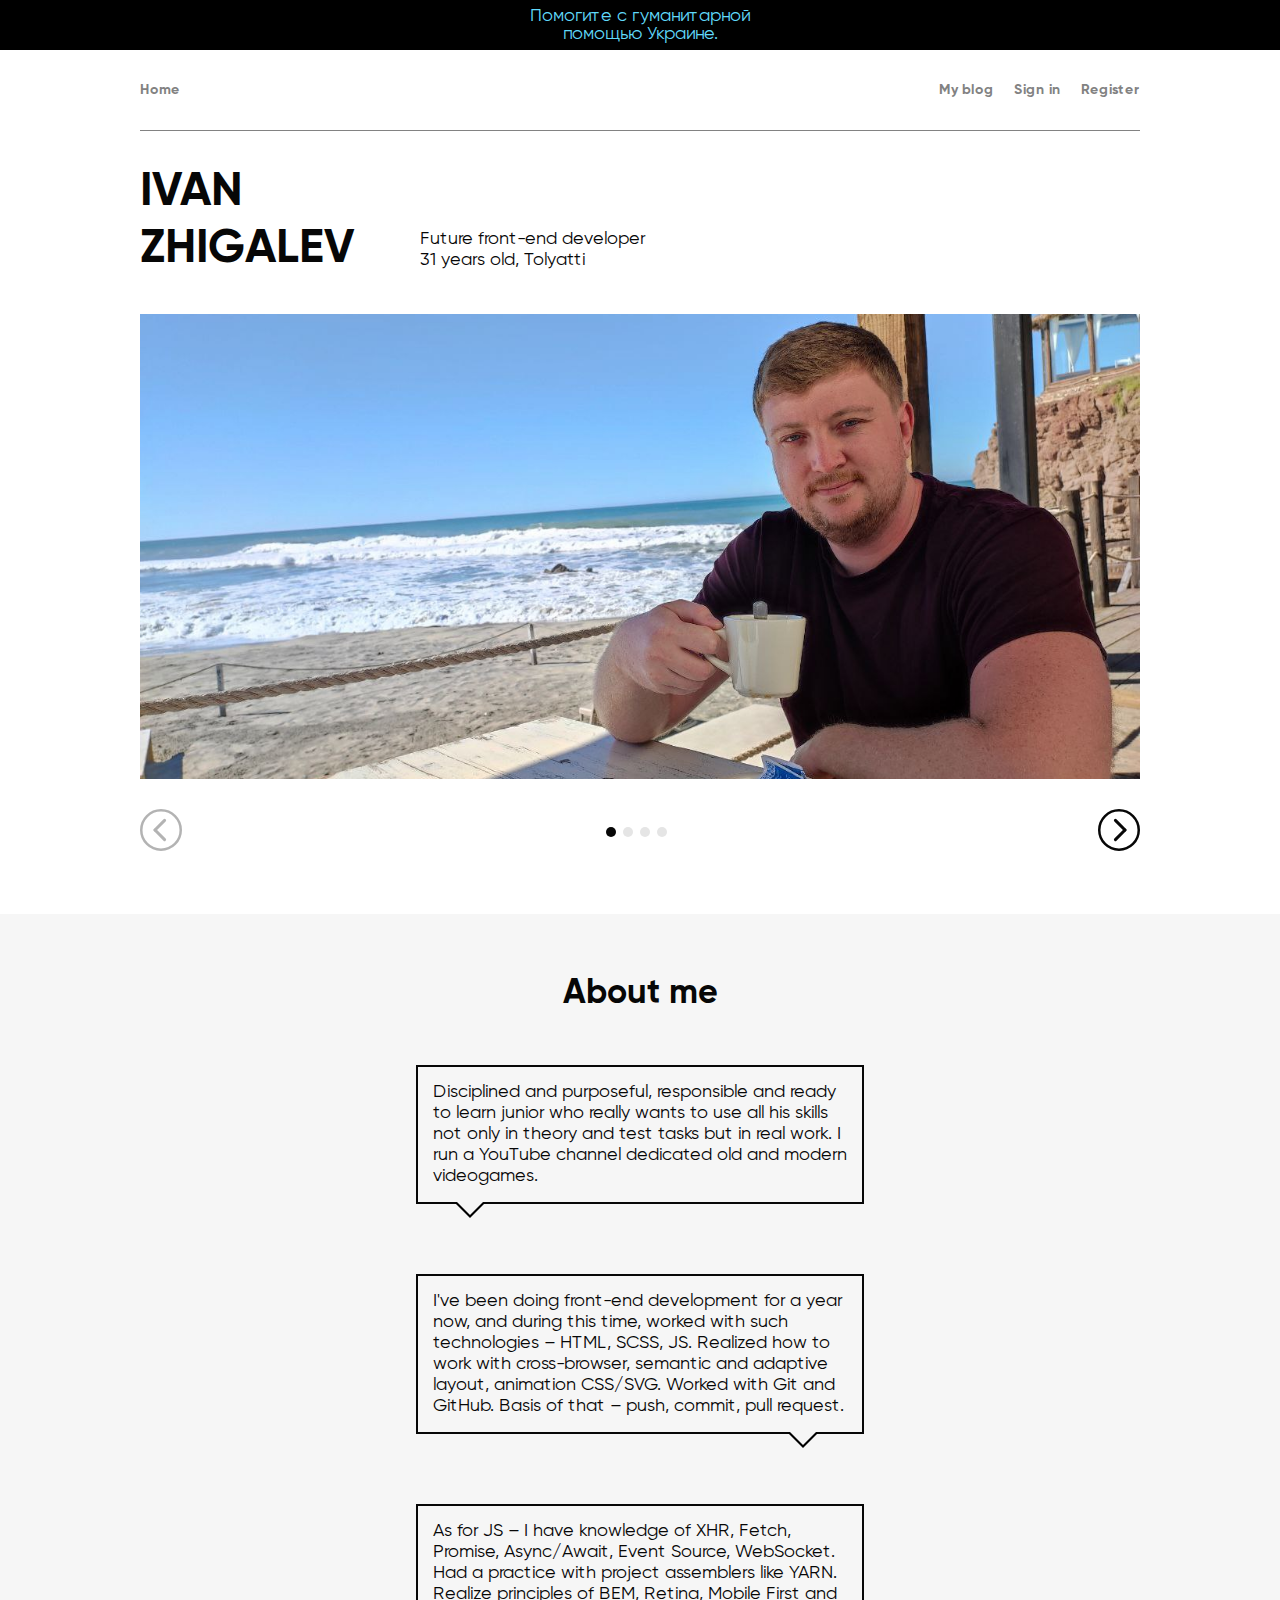
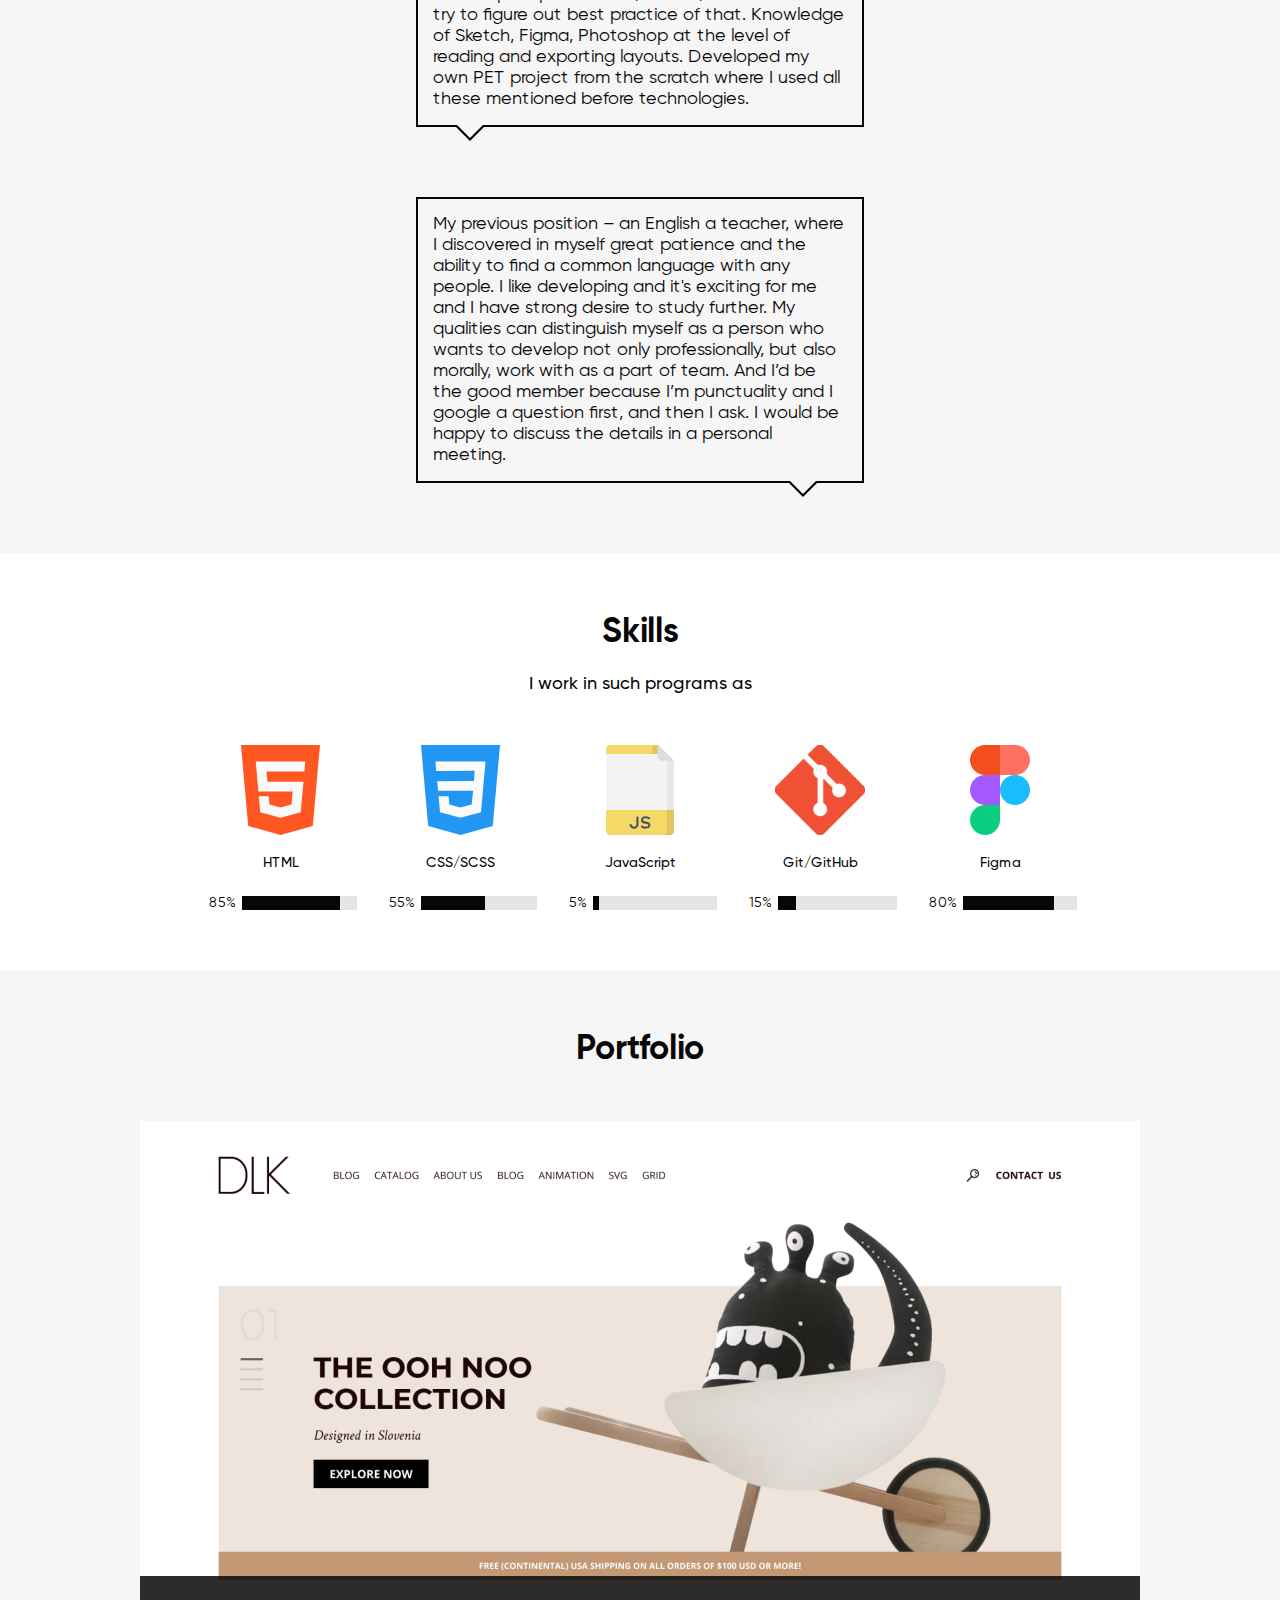
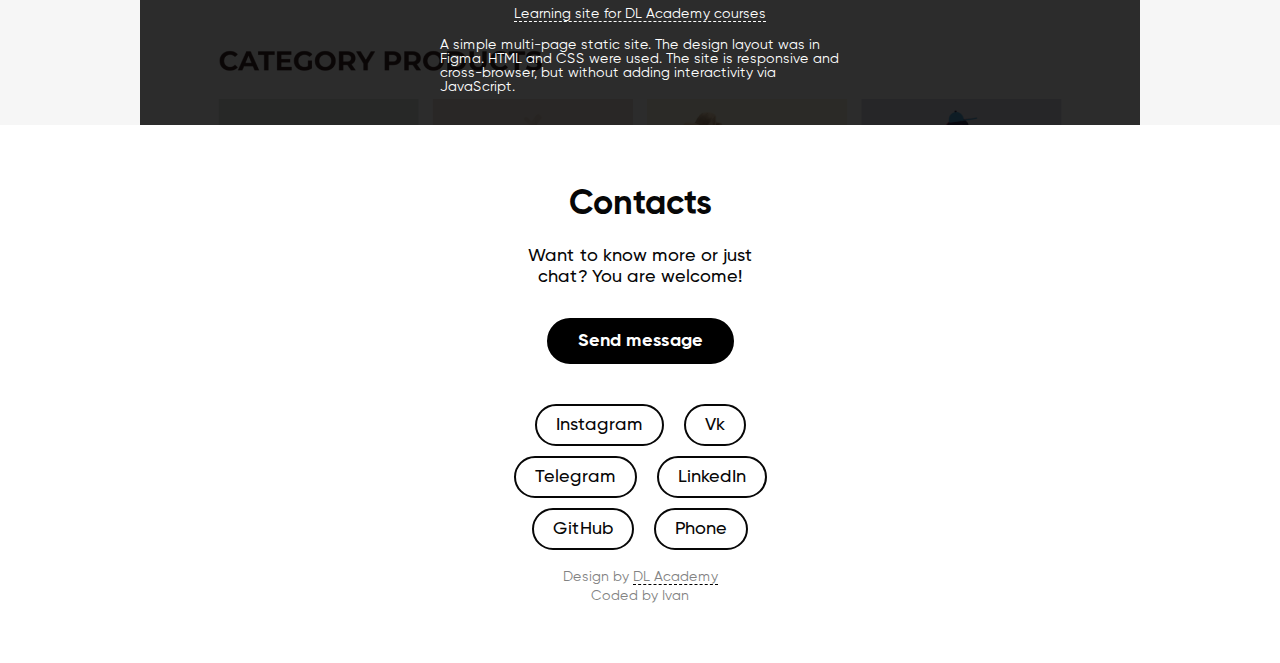
==== commit efca72ae: "Added smth to header" ====
--- a/index.html
+++ b/index.html
@@ -18,12 +18,15 @@
 
 	
 	<link rel="shortcut icon" href="/img/icons/favicon-32x32.png" type="image/png">
-	<link rel="stylesheet" href="css/style.min.css?v=1674484567669">
+	<link rel="stylesheet" href="css/style.min.css?v=1674538525728">
 
 </head>
 
 <body>
 	<header class="header">
+	<div class="header__ukraine">
+		<a href="https://www.facebook.com/fundraisers/explore/search/charities/?query=ukraine" target="_blank" class="header__ukraine-link">Помогите с гуманитарной помощью Украине.</a>
+	</div>
 	<div class="container">
 		<div class="header__row">
 			<button class="header__close">
--- a/css/style.min.css
+++ b/css/style.min.css
@@ -1 +1 @@
-@font-face{font-family:Gilroy;font-style:normal;font-weight:700;src:url(../fonts/Gilroy-Bold.woff2) format("woff2"),url(../fonts/Gilroy-Bold.woff) format("woff")}@font-face{font-family:Gilroy;font-style:normal;font-weight:400;src:url(../fonts/Gilroy-Regular.woff2) format("woff2"),url(../fonts/Gilroy-Regular.woff) format("woff")}@font-face{font-family:Gilroy;font-style:normal;font-weight:500;src:url(../fonts/Gilroy-Medium.woff2) format("woff2"),url(../fonts/Gilroy-Medium.woff) format("woff")}*{border:0;margin:0;padding:0}html{-webkit-text-size-adjust:none;-moz-text-size-adjust:none;text-size-adjust:none;-webkit-tap-highlight-color:transparent}*,:after,:before,html{box-sizing:border-box}:active,:focus{outline:none}body,html{-webkit-font-smoothing:antialiased;-moz-osx-font-smoothing:grayscale;background-color:#fff;color:#070707;font-family:Gilroy,system-ui,-apple-system,BlinkMacSystemFont,Segoe UI,Roboto,Helvetica Neue,Helvetica,Arial,sans-serif,Apple Color Emoji,Segoe UI Emoji,Segoe UI Symbol;margin:0 auto;min-height:100%}a{color:#828282}ul li{list-style:none}a:active,a:focus{outline:none}aside,footer,header,nav{display:block}body,html{-ms-text-size-adjust:100%;-moz-text-size-adjust:100%;-webkit-text-size-adjust:100%;font-size:100%;font-size:14px;height:100%;line-height:1;width:100%}button,input,textarea{font-family:inherit}input::-ms-clear{display:none}button::-moz-focus-inner{border:0;padding:0}a,a:hover,a:visited{text-decoration:none}li{list-style-type:none}h1,h2,h3,h4,h5,h6{font-size:inherit;font-weight:inherit}button{background-color:transparent;border:none;color:inherit;cursor:pointer;font:inherit;padding:0}input::-webkit-input-placeholder{opacity:1;-webkit-transition:opacity .3s ease;transition:opacity .3s ease}input:-moz-placeholder,input::-moz-placeholder{opacity:1;-moz-transition:opacity .3s ease;transition:opacity .3s ease}input:-ms-input-placeholder{opacity:1;-ms-transition:opacity .3s ease;transition:opacity .3s ease}input:focus::-webkit-input-placeholder{opacity:0;-webkit-transition:opacity .3s ease;transition:opacity .3s ease}input:focus:-moz-placeholder,input:focus::-moz-placeholder{opacity:0;-moz-transition:opacity .3s ease;transition:opacity .3s ease}input:focus:-ms-input-placeholder{opacity:0;-ms-transition:opacity .3s ease;transition:opacity .3s ease}[tabindex="1"]:focus-visible{outline:auto}.hidden{display:none;margin:0}.section-title{font-size:34px;font-weight:700;line-height:41px}.text-general{font-size:18px;font-weight:400;line-height:21px}.text-general_wht{color:#fff}.text-general_semibold{font-weight:500}.text-general-bold{font-weight:700}.text-general_grey{color:#e5e5e5}.text-ltl{font-size:14px;font-weight:500;line-height:16px;text-align:center}img{height:100%;-o-object-fit:cover;object-fit:cover;vertical-align:top;width:100%}.btn{border:2px solid #000;border-radius:18px;color:#000;display:inline-block;font-weight:700;padding:7px 12px}.btn:hover{background:#000;color:#fff}.form__checkbox-label,.form__radio-label{color:#070707;cursor:pointer;font-size:18px;font-weight:500;line-height:21px}.content__title{font-size:47px;font-weight:700;line-height:57px;max-width:280px}.header__link{color:#828282;font-weight:700}.popup-editing-data__item:last-child{max-width:305px}.is-invalid{border:2px solid red}.invalid-feedback{color:red}.swiper{width:100%}@media (max-width:320px){.main__burger-button{display:block;margin-bottom:17px;width:32px}}.content-form{align-items:center;background:hsla(0,0%,96%,.99);display:none;height:100%;justify-content:center;left:0;opacity:1;position:fixed;top:0;visibility:visible;width:100%;z-index:100}.content-form-text{color:#03bc3c;max-width:219px}.content-form-text,.content-form-text-negative{font-size:24px;position:relative;text-align:center}.content-form-text-negative{color:#eb3617;max-width:280px}@media (min-width:550px){.content-form-text-negative{max-width:475px}}.content-form-active{display:flex}.popup-btn-response{left:-4%;position:absolute;top:-100px}@media (min-width:550px){.popup-btn-response{left:102%;top:-6%}}.container{margin:0 auto;max-width:1030px;padding:0 15px}@media (max-width:768px){.container{max-width:678px}}@media (max-width:320px){.container{max-width:310px}}.footer__column{align-items:center;display:flex;flex-direction:column}.footer__title{margin-bottom:20px;margin-top:60px}.footer__description{margin-bottom:30px;max-width:269px;text-align:center}.footer__button{background:#000;border-radius:30px;color:#fff;display:inline-block;font-size:18px;line-height:22px;margin-bottom:50px;padding:10px 29px;text-align:center}.footer__button:hover{background:#fff;color:#000}.footer__networks{display:flex;flex-wrap:wrap;justify-content:center;margin:0 -10px;max-width:370px}.footer__item{margin-bottom:30px;padding:0 10px}.footer__item p{border:2px solid #000;border-radius:30px;padding:7px 13px}.footer__copyrights{align-items:center;display:flex;flex-direction:column;margin-bottom:60px;text-align:center}.footer__design{color:#828282;margin-bottom:5px}.footer__design a{border-bottom:1px dashed #000;color:#828282}.footer__design a:hover{border-bottom:1px solid #000;color:#000}.footer .footer__author{color:#828282}.footer__social{border:2.5px solid #070707;border-radius:30px;color:#070707;font-size:18px;font-weight:500;line-height:22px;margin-bottom:30px;padding:10px 19px;text-align:center}.footer__social:hover{background:#000;color:#fff}@media (max-width:320px){.footer__item{padding:0 14px}.footer__networks{margin-bottom:30px}}.header{position:relative}@media (min-width:480px){.header__row{border-bottom:1px solid #828282;display:flex;margin:33px 0;padding-bottom:33px}.header__list{display:flex;width:100%}.header__list li:first-child{flex:1 1 auto;margin:0}.header__link{margin-left:20px}.first-link{margin:0}.header__mobile{display:none}.header__close{opacity:0;position:absolute;visibility:hidden}.header__link:hover{color:#070707;font-weight:700}.main__burger-button{display:none}}@media (max-width:480px){.header__row{align-items:flex-end;background:hsla(0,0%,96%,.99);display:flex;flex-direction:column;height:100%;left:0;opacity:0;position:absolute;top:0;transform:translateY(-100%);visibility:hidden;width:100%;z-index:4}.header__close-open{display:inline-flex;margin-bottom:200px;margin-right:20px;margin-top:50px;opacity:1;position:relative;visibility:visible;z-index:4}.header__row-open{margin:0;opacity:1;position:fixed;transform:translate(0);visibility:visible}.header__list{align-items:flex-end;flex-direction:column}.header__list li,.header__list li:first-child{margin-bottom:40px;margin-right:20px}.header__link{color:#828282;font-size:34px;font-weight:400;line-height:41px}.main{margin-top:30px}.main__top-burger{display:block;margin-bottom:17px;margin-top:10px;position:absolute;right:20px;top:145px;width:32px}}.content__slider{margin-bottom:60px}.content__slider-wrapper{margin-bottom:30px;max-height:560px;overflow:hidden}.content__slider-slide{flex-shrink:0;height:465px;max-width:100%}.content__slider-inner-wrapper{display:flex;height:100%;max-width:100%}.content__slider-bottom-panel{justify-content:space-between}.content__slider-bottom-panel,.content__slider-pagination{align-items:center;display:flex}.content__slider-button{transition:all .5s}.content__slider-button:disabled{opacity:.3;-webkit-user-select:none;-moz-user-select:none;user-select:none}.content__slider-button:hover{opacity:.6}.slider__dot{background:#e5e5e5;border-radius:50%;height:10px;margin-right:7px;transition:all .5s;width:10px}.slider__dot:hover{background:#dadada}.slider__dot_active{background:#070707}.content__about{background:#f6f6f6}.content__about-wrapper{align-items:center;display:flex;flex-direction:column;margin-bottom:60px}.content__about-title{margin-bottom:50px;margin-top:60px}.content__personal .content__title{margin:0}.content__about-message{border:2.9px solid #070707;margin-bottom:70px;max-width:448px;padding:15px;position:relative}.content__about-message:after{border:15px solid transparent;border-top-color:#f6f6f6;bottom:-28px;content:"";position:absolute;right:10%}.content__about-message:before{border:15px solid transparent;border-top-color:#000;bottom:-31px;content:"";position:absolute;right:10%}.content__about-message:nth-child(odd){border:2.9px solid #070707;margin-bottom:70px;max-width:448px;padding:15px;position:relative}.content__about-message:nth-child(odd):after{border:15px solid transparent;border-top-color:#f6f6f6;bottom:-28px;content:"";position:absolute;right:85%}.content__about-message:nth-child(odd):before{border:15px solid transparent;border-top-color:#000;bottom:-31px;content:"";position:absolute;right:85%}.content__skills{align-items:center;display:flex;flex-direction:column;margin-bottom:16px}.content__skills-title{margin-bottom:20px}.content__skills-qualities{margin-bottom:50px}.content__skills-row{display:flex;flex-wrap:wrap;justify-content:space-between;margin:0}@media (min-width:320px){.content__skills-row{margin:0 -13px}}.content__skills-item{margin-bottom:44px;max-width:140px;padding:0 13px}@media (min-width:768px){.content__skills-item{max-width:180px}}.content__skills-column{align-items:center;display:flex;flex-direction:column}.content__skills-picture{margin-bottom:20px;max-width:90px}.content__skills-hero{margin-bottom:25px}.content__skills-progress{display:flex;margin:0 -6px;max-width:100%}.content__skills-percent{padding:0 6px}.content__skills-scale::-webkit-progress-bar{background:#e5e5e5;max-width:142px}progress::-webkit-progress-value{background:#070707}.content__portfolio{background:#f6f6f6}.content__portfolio-wrapper{align-items:center;display:flex;flex-direction:column}.content__portfolio-title{margin-bottom:50px;margin-top:60px}.swiper-wrapper{display:flex;overflow:hidden}.swiper-slide{flex-shrink:0;height:604px;position:relative}.swiper-slide-description{align-items:center;background:rgba(7,7,7,.85);bottom:0;color:#fff;display:flex;flex-direction:column;left:0;padding:31px 0;position:absolute;width:100%}.swiper-slide-description-title{border-bottom:1px dashed #fff;margin-bottom:16px}.swiper-slide-description-subtitle{max-width:250px}@media (min-width:320px){.swiper-slide-description-subtitle{max-width:400px}}.swiper-slide-description-title{color:#fff}.content__personal{align-items:flex-start;flex-direction:column;flex-wrap:wrap;margin-top:30px}@media (min-width:768px){.content__personal{align-items:flex-end;display:flex;flex-direction:row;margin-bottom:36px}}.content__personal-description{margin-bottom:7px;max-width:226px}@media (max-width:320px){.content__title{flex-wrap:wrap;justify-content:space-between}}.popup{align-items:center;background:#fff;display:flex;height:100%;justify-content:center;left:0;opacity:0;position:fixed;top:0;visibility:hidden;width:100%;z-index:5}@media (min-width:320px){.popup{background:hsla(0,0%,96%,.99)}}.popup_open{opacity:1;visibility:visible}.popup-form{background-color:#fff;border:none;overflow-y:auto;padding:0}@media (min-width:320px){.popup-form{background:#fff;border:2.5px solid #070707;display:flex;flex-wrap:wrap;max-width:680px;padding:40px;z-index:2}}.popup-form-sign{max-width:370px}.popup-form-sign .popup__item{flex:1 1 100%}.popup-wrapper{position:relative}.popup-input,.popup-textarea{border:2.5px solid #e5e5e5;height:50px;margin-top:5px;padding:5px;width:100%}.popup-input:hover,.popup-textarea:hover{border:2.5px solid #828282}.popup-input:focus,.popup-textarea:focus{border:2.5px solid #070707}.popup-textarea{height:150px}.popup-form-list{display:flex;flex-wrap:wrap;margin:0 -10px 20px}.popup-button{margin-left:10px}.popup-button_other{margin:0}.popup-button:disabled{border-color:#e5e5e5;color:#e5e5e5}.popup-button:disabled:hover{background-color:inherit;border-color:#828282;color:#828282}.popup__consent{margin-bottom:20px;padding:0 10px}.popup__consent label{max-width:487px}.popup__consent-text{color:#e5e5e5}.popup-btn{position:absolute;right:90%;top:-30px}@media (min-width:320px){.popup-btn{right:15px;top:-36px}}@media (min-width:768px){.popup-btn{right:-30px;top:0}}.popup__item{flex:1 1 100%;margin-bottom:20px;padding:0 10px}.popup__item-picture{display:flex;flex-direction:column}@media (min-width:576px){.popup__item{flex:1 1 50%}}.popup__item-full{flex:1 1 100%}.message-error-invalid{color:red}.popup-input-invalid{border-color:red;margin-bottom:10px}.message-error-valid{color:#03bc3c}.popup-input-valid{border-color:#03bc3c}.popup__consent:not(:checked){color:#e5e5e5}.popup__consent:hover{color:#828282}.popup__consent:checked{color:#070707}.popup__consent:hover+.popup-button-reg{border-color:#828282;color:#828282}.popup-editing-data__personal{margin:0 -10px 20px}.popup-editing-data-file{margin-bottom:20px}.popup-editing-data__picture{border:2.5px solid #e5e5e5;max-height:50px;max-width:290px;opacity:0;padding:14px;position:absolute}.popup__item-logo{left:5%;position:absolute;top:50%}.content__title-blog{max-width:172px}@media (min-width:320px){.content__title-blog{margin-bottom:40px;margin-top:30px}}.main__top-burger{top:45px}.content-filter{border-bottom:#e5e5e5;display:flex;flex-wrap:wrap;justify-content:space-between;margin:0 -25px;padding-bottom:20px}.content-filter__col{padding:0 25px}.content-filter__col-title{color:#070707;font-size:14px;font-weight:500;line-height:16px;margin-bottom:10px}.content-filter__tags-list{display:flex;flex-wrap:wrap;margin:0 -3px;max-width:150px}.content-filter__checkbox{opacity:0;position:absolute;z-index:-1}.content-filter__checkbox:checked+label:before{background-color:transparent;background-image:url("data:image/svg+xml;charset=utf-8,%3Csvg width='15' height='15' fill='none' xmlns='http://www.w3.org/2000/svg'%3E%3Cpath d='m2 6.75 3.913 6.02a.7.7 0 0 0 1.2-.044L13.425 1.25' stroke='%232176FF' stroke-width='2.5' stroke-linecap='round'/%3E%3C/svg%3E")}.content-filter__search{align-items:center;display:flex;justify-content:space-between;padding-top:30px;width:100%}.content-filter__search-input{border:2.5px solid #e5e5e5;flex:1 1 auto;height:50px;margin-right:30px;max-width:873px;width:100%}.content-filter__button{padding:10px 19px}.content-filter__checkbox+label{align-items:center;display:inline-flex;margin-bottom:5px;padding:0 3px;-webkit-user-select:none;-moz-user-select:none;user-select:none}.content-filter__checkbox+label:before{background-position:45% 50%;background-repeat:no-repeat;border:2.5px solid #2176ff;border-radius:5px;content:"";display:inline-block;flex-grow:0;flex-shrink:0;height:25px;width:25px}.checkbox_2+label:before{border:2.5px solid #33a1fd}.checkbox_3+label:before{border:2.5px solid #fdca40}.checkbox_4+label:before{border:2.5px solid #57e2e5}.checkbox_5+label:before{border:2.5px solid #f79824}.checkbox_6+label:before{border:2.5px solid #e08dac}.checkbox_7+label:before{border:2.5px solid #6a7fdb}.checkbox_8+label:before{border:2.5px solid #45cb85}.checkbox_2:checked+label:before{background-color:transparent;background-image:url("data:image/svg+xml;charset=utf-8,%3Csvg width='15' height='15' fill='none' xmlns='http://www.w3.org/2000/svg'%3E%3Cpath d='m2 6.75 3.913 6.02a.7.7 0 0 0 1.2-.044L13.425 1.25' stroke='%2333A1FD' stroke-width='2.5' stroke-linecap='round'/%3E%3C/svg%3E")}.checkbox_3:checked+label:before{background-color:transparent;background-image:url("data:image/svg+xml;charset=utf-8,%3Csvg width='15' height='15' fill='none' xmlns='http://www.w3.org/2000/svg'%3E%3Cpath d='m2 6.75 3.913 6.02a.7.7 0 0 0 1.2-.044L13.425 1.25' stroke='%23FDCA40' stroke-width='2.5' stroke-linecap='round'/%3E%3C/svg%3E")}.checkbox_4:checked+label:before{background-color:transparent;background-image:url("data:image/svg+xml;charset=utf-8,%3Csvg width='15' height='15' fill='none' xmlns='http://www.w3.org/2000/svg'%3E%3Cpath d='m2 6.75 3.913 6.02a.7.7 0 0 0 1.2-.044L13.425 1.25' stroke='%2357E2E5' stroke-width='2.5' stroke-linecap='round'/%3E%3C/svg%3E")}.checkbox_5:checked+label:before{background-color:transparent;background-image:url("data:image/svg+xml;charset=utf-8,%3Csvg width='15' height='15' fill='none' xmlns='http://www.w3.org/2000/svg'%3E%3Cpath d='m2 6.75 3.913 6.02a.7.7 0 0 0 1.2-.044L13.425 1.25' stroke='%23F79824' stroke-width='2.5' stroke-linecap='round'/%3E%3C/svg%3E")}.checkbox_6:checked+label:before{background-color:transparent;background-image:url("data:image/svg+xml;charset=utf-8,%3Csvg width='15' height='15' fill='none' xmlns='http://www.w3.org/2000/svg'%3E%3Cpath d='m2 6.75 3.913 6.02a.7.7 0 0 0 1.2-.044L13.425 1.25' stroke='%23E08DAC' stroke-width='2.5' stroke-linecap='round'/%3E%3C/svg%3E")}.checkbox_7:checked+label:before{background-color:transparent;background-image:url("data:image/svg+xml;charset=utf-8,%3Csvg width='15' height='15' fill='none' xmlns='http://www.w3.org/2000/svg'%3E%3Cpath d='m2 6.75 3.913 6.02a.7.7 0 0 0 1.2-.044L13.425 1.25' stroke='%236A7FDB' stroke-width='2.5' stroke-linecap='round'/%3E%3C/svg%3E")}.checkbox_8:checked+label:before{background-color:transparent;background-image:url("data:image/svg+xml;charset=utf-8,%3Csvg width='15' height='15' fill='none' xmlns='http://www.w3.org/2000/svg'%3E%3Cpath d='m2 6.75 3.913 6.02a.7.7 0 0 0 1.2-.044L13.425 1.25' stroke='%2345CB85' stroke-width='2.5' stroke-linecap='round'/%3E%3C/svg%3E")}.form__radio{opacity:0;position:absolute;z-index:-1}.form__radio:checked+label:before{background-color:transparent;background-image:url(../../img/icons/circle_checked.svg);border:2.5px solid #070707}.form__radio+label{align-items:center;display:inline-flex;margin-bottom:5px;padding:0 3px;-webkit-user-select:none;-moz-user-select:none;user-select:none}.form__radio+label:before{background-position:48% 48%;background-repeat:no-repeat;background-size:13px 13px;border:2.5px solid #e5e5e5;border-radius:50%;content:"";display:inline-block;flex-grow:0;flex-shrink:0;height:25px;margin-right:12px;width:25px}.form__checkbox{opacity:0;position:absolute;z-index:-1}.form__checkbox:checked+label:before{background-color:transparent;background-image:url(../../img/icons/tick_black.svg);border:2.5px solid #070707}.form__checkbox+label{align-items:center;display:inline-flex;margin-bottom:10px;padding:0 3px;-webkit-user-select:none;-moz-user-select:none;user-select:none}.form__checkbox+label:before{background-position:45% 50%;background-repeat:no-repeat;border:2.5px solid #e5e5e5;border-radius:5px;content:"";display:inline-block;flex-grow:0;flex-shrink:0;height:25px;margin-right:12px;width:25px}.reset__title{color:#e5e5e5;font-size:14px;font-weight:500;line-height:16px;margin-bottom:10px;text-align:center}@media (max-width:768px){.tags{order:5}.content-filter__col{margin-bottom:25px}.view{order:2}.reset{order:6}.comments{order:1}.show{order:4}.search{order:7}.sort{order:3}}@media (max-width:320px){.views{order:2}.tags{order:5}.sort{order:3}.show{order:4}.comments{order:1}.reset{margin:0;order:6}.content-filter__col{margin-bottom:25px}.content-filter__search{align-items:flex-end;flex-direction:column}.content-filter__search-input{margin:0 0 20px}}.content-filter__tags-list{position:relative}.blog__posts{display:flex;flex-direction:column}.blog__item{border-bottom:1px solid #e5e5e5;display:flex;margin-bottom:20px;padding-bottom:20px}.item__photo{margin-right:20px;max-width:320px;min-width:220px}.item__column{display:flex;flex-direction:column}.item__tags{margin-bottom:10px}.tag__wrapper{display:flex}.item__properties{color:#828282;font-size:14px;font-weight:500;line-height:16px;margin-bottom:15px}.item__properties span{margin-right:10px}.item__title{margin-bottom:10px}.text__blog-title{font-size:24px;font-weight:700;line-height:29px}.item__subtitle{font-size:18px;font-weight:500;line-height:21px;margin-bottom:20px;max-width:641px}.item__link{border-bottom:1px dashed #070707;color:#070707;font-size:18px;font-weight:700;line-height:22px}.item__link:hover{border-bottom:1px solid #070707}.blog__pagination{align-items:center;display:flex;justify-content:space-between}.blog__number{margin-right:10px}.burger__link{display:none}.link-js{color:#e5e5e5;font-size:18px;font-weight:700;line-height:22px;margin:0 10px}.link-js_active{color:#000}.link-js:hover{color:#dadada}@media (max-width:768px){.item__photo{max-width:314px}.item__column{max-width:294px}}@media (max-width:320px){.content-title{align-items:flex-start;display:flex;justify-content:space-between;margin-top:30px}.item__photo{margin-bottom:20px;width:100%}.blog__item{flex-direction:column}.blog__title{max-width:175px}.main__swiper{max-width:280px}}.content__column{display:flex;flex-direction:column}.content__column .content__personal{align-items:flex-start;display:flex;flex-direction:column;margin-bottom:40px;margin-top:20px}.content__column .content__personal li{margin-bottom:20px}.content__text span{margin-left:20px}.content__buttons{display:flex;flex-direction:column}.content__button{margin-bottom:20px}.content__button:nth-last-child(-n+1){margin-bottom:0}.popup__item-first{flex:1 1 100%}.popup__item-file{align-items:center;border:2.5px solid #e5e5e5;cursor:pointer;display:flex;height:50px;justify-content:left;max-width:277.5px;padding-left:10%}.popup__item-file:hover{border:2.5px solid #828282}.popup__item-picture{position:relative}.popup__item-last{flex:1 1 100%}.content__title{margin-bottom:40px;margin-top:30px}.content__row{align-items:center;display:flex;flex-direction:column}@media (min-width:480px){.content__row{align-items:flex-start;flex-direction:row}}.content__canvas{margin-bottom:40px;margin-right:50px;max-width:320px}@media (min-width:480px){.content__canvas{height:450px;width:320px}}.preloader{background:transparent;display:block;margin-top:100px;z-index:1001}.preloader__image{animation:preloader-rotate 2s linear infinite;height:70px;left:50%;margin-left:-35px;margin-top:-35px;position:relative;text-align:center;top:50%;width:70px}@keyframes preloader-rotate{to{transform:rotate(1turn)}}.loaded_hiding .preloader{opacity:0;transition:opacity .3s}.preloader-loader{display:none}.preloader-tags{left:50%;position:absolute;top:-50px}+@font-face{font-family:Gilroy;font-style:normal;font-weight:700;src:url(../fonts/Gilroy-Bold.woff2) format("woff2"),url(../fonts/Gilroy-Bold.woff) format("woff")}@font-face{font-family:Gilroy;font-style:normal;font-weight:400;src:url(../fonts/Gilroy-Regular.woff2) format("woff2"),url(../fonts/Gilroy-Regular.woff) format("woff")}@font-face{font-family:Gilroy;font-style:normal;font-weight:500;src:url(../fonts/Gilroy-Medium.woff2) format("woff2"),url(../fonts/Gilroy-Medium.woff) format("woff")}*{border:0;margin:0;padding:0}html{-webkit-text-size-adjust:none;-moz-text-size-adjust:none;text-size-adjust:none;-webkit-tap-highlight-color:transparent}*,:after,:before,html{box-sizing:border-box}:active,:focus{outline:none}body,html{-webkit-font-smoothing:antialiased;-moz-osx-font-smoothing:grayscale;background-color:#fff;color:#070707;font-family:Gilroy,system-ui,-apple-system,BlinkMacSystemFont,Segoe UI,Roboto,Helvetica Neue,Helvetica,Arial,sans-serif,Apple Color Emoji,Segoe UI Emoji,Segoe UI Symbol;margin:0 auto;min-height:100%}a{color:#828282}ul li{list-style:none}a:active,a:focus{outline:none}aside,footer,header,nav{display:block}body,html{-ms-text-size-adjust:100%;-moz-text-size-adjust:100%;-webkit-text-size-adjust:100%;font-size:100%;font-size:14px;height:100%;line-height:1;width:100%}button,input,textarea{font-family:inherit}input::-ms-clear{display:none}button::-moz-focus-inner{border:0;padding:0}a,a:hover,a:visited{text-decoration:none}li{list-style-type:none}h1,h2,h3,h4,h5,h6{font-size:inherit;font-weight:inherit}button{background-color:transparent;border:none;color:inherit;cursor:pointer;font:inherit;padding:0}input::-webkit-input-placeholder{opacity:1;-webkit-transition:opacity .3s ease;transition:opacity .3s ease}input:-moz-placeholder,input::-moz-placeholder{opacity:1;-moz-transition:opacity .3s ease;transition:opacity .3s ease}input:-ms-input-placeholder{opacity:1;-ms-transition:opacity .3s ease;transition:opacity .3s ease}input:focus::-webkit-input-placeholder{opacity:0;-webkit-transition:opacity .3s ease;transition:opacity .3s ease}input:focus:-moz-placeholder,input:focus::-moz-placeholder{opacity:0;-moz-transition:opacity .3s ease;transition:opacity .3s ease}input:focus:-ms-input-placeholder{opacity:0;-ms-transition:opacity .3s ease;transition:opacity .3s ease}[tabindex="1"]:focus-visible{outline:auto}.hidden{display:none;margin:0}.section-title{font-size:34px;font-weight:700;line-height:41px}.text-general{font-size:18px;font-weight:400;line-height:21px}.text-general_wht{color:#fff}.text-general_semibold{font-weight:500}.text-general-bold{font-weight:700}.text-general_grey{color:#e5e5e5}.text-ltl{font-size:14px;font-weight:500;line-height:16px;text-align:center}img{height:100%;-o-object-fit:cover;object-fit:cover;vertical-align:top;width:100%}.btn{border:2px solid #000;border-radius:18px;color:#000;display:inline-block;font-weight:700;padding:7px 12px}.btn:hover{background:#000;color:#fff}.form__checkbox-label,.form__radio-label{color:#070707;cursor:pointer;font-size:18px;font-weight:500;line-height:21px}.content__title{font-size:47px;font-weight:700;line-height:57px;max-width:280px}.header__link{color:#828282;font-weight:700}.popup-editing-data__item:last-child{max-width:305px}.is-invalid{border:2px solid red}.invalid-feedback{color:red}.swiper{width:100%}@media (max-width:320px){.main__burger-button{display:block;margin-bottom:17px;width:32px}}.content-form{align-items:center;background:hsla(0,0%,96%,.99);display:none;height:100%;justify-content:center;left:0;opacity:1;position:fixed;top:0;visibility:visible;width:100%;z-index:100}.content-form-text{color:#03bc3c;max-width:219px}.content-form-text,.content-form-text-negative{font-size:24px;position:relative;text-align:center}.content-form-text-negative{color:#eb3617;max-width:280px}@media (min-width:550px){.content-form-text-negative{max-width:475px}}.content-form-active{display:flex}.popup-btn-response{left:-4%;position:absolute;top:-100px}@media (min-width:550px){.popup-btn-response{left:102%;top:-6%}}.container{margin:0 auto;max-width:1030px;padding:0 15px}@media (max-width:768px){.container{max-width:678px}}@media (max-width:320px){.container{max-width:310px}}.footer__column{align-items:center;display:flex;flex-direction:column}.footer__title{margin-bottom:20px;margin-top:60px}.footer__description{margin-bottom:30px;max-width:269px;text-align:center}.footer__button{background:#000;border-radius:30px;color:#fff;display:inline-block;font-size:18px;line-height:22px;margin-bottom:50px;padding:10px 29px;text-align:center}.footer__button:hover{background:#fff;color:#000}.footer__networks{display:flex;flex-wrap:wrap;justify-content:center;margin:0 -10px;max-width:370px}.footer__item{margin-bottom:30px;padding:0 10px}.footer__item p{border:2px solid #000;border-radius:30px;padding:7px 13px}.footer__copyrights{align-items:center;display:flex;flex-direction:column;margin-bottom:60px;text-align:center}.footer__design{color:#828282;margin-bottom:5px}.footer__design a{border-bottom:1px dashed #000;color:#828282}.footer__design a:hover{border-bottom:1px solid #000;color:#000}.footer .footer__author{color:#828282}.footer__social{border:2.5px solid #070707;border-radius:30px;color:#070707;font-size:18px;font-weight:500;line-height:22px;margin-bottom:30px;padding:10px 19px;text-align:center}.footer__social:hover{background:#000;color:#fff}@media (max-width:320px){.footer__item{padding:0 14px}.footer__networks{margin-bottom:30px}}.header{position:relative}@media (min-width:480px){.header__row{border-bottom:1px solid #828282;display:flex;margin:33px 0;padding-bottom:33px}.header__list{display:flex;width:100%}.header__list li:first-child{flex:1 1 auto;margin:0}.header__link{margin-left:20px}.first-link{margin:0}.header__mobile{display:none}.header__close{opacity:0;position:absolute;visibility:hidden}.header__link:hover{color:#070707;font-weight:700}.main__burger-button{display:none}}@media (max-width:480px){.header__row{align-items:flex-end;background:hsla(0,0%,96%,.99);display:flex;flex-direction:column;height:100%;left:0;opacity:0;position:absolute;top:0;transform:translateY(-100%);visibility:hidden;width:100%;z-index:4}.header__close-open{display:inline-flex;margin-bottom:200px;margin-right:20px;margin-top:50px;opacity:1;position:relative;visibility:visible;z-index:4}.header__row-open{margin:0;opacity:1;position:fixed;transform:translate(0);visibility:visible}.header__list{align-items:flex-end;flex-direction:column}.header__list li,.header__list li:first-child{margin-bottom:40px;margin-right:20px}.header__link{color:#828282;font-size:34px;font-weight:400;line-height:41px}.main{margin-top:30px}.main__top-burger{display:block;margin-bottom:17px;margin-top:10px;position:absolute;right:20px;top:145px;width:32px}}.header__ukraine{align-items:center;background:#000;color:#fff;display:flex;height:50px;justify-content:center}.header__ukraine-link{color:#61dafb;font-size:18px;max-width:300px;text-align:center}.content__slider{margin-bottom:60px}.content__slider-wrapper{margin-bottom:30px;max-height:560px;overflow:hidden}.content__slider-slide{flex-shrink:0;height:465px;max-width:100%}.content__slider-inner-wrapper{display:flex;height:100%;max-width:100%}.content__slider-bottom-panel{justify-content:space-between}.content__slider-bottom-panel,.content__slider-pagination{align-items:center;display:flex}.content__slider-button{transition:all .5s}.content__slider-button:disabled{opacity:.3;-webkit-user-select:none;-moz-user-select:none;user-select:none}.content__slider-button:hover{opacity:.6}.slider__dot{background:#e5e5e5;border-radius:50%;height:10px;margin-right:7px;transition:all .5s;width:10px}.slider__dot:hover{background:#dadada}.slider__dot_active{background:#070707}.content__about{background:#f6f6f6}.content__about-wrapper{align-items:center;display:flex;flex-direction:column;margin-bottom:60px}.content__about-title{margin-bottom:50px;margin-top:60px}.content__personal .content__title{margin:0}.content__about-message{border:2.9px solid #070707;margin-bottom:70px;max-width:448px;padding:15px;position:relative}.content__about-message:after{border:15px solid transparent;border-top-color:#f6f6f6;bottom:-28px;content:"";position:absolute;right:10%}.content__about-message:before{border:15px solid transparent;border-top-color:#000;bottom:-31px;content:"";position:absolute;right:10%}.content__about-message:nth-child(odd){border:2.9px solid #070707;margin-bottom:70px;max-width:448px;padding:15px;position:relative}.content__about-message:nth-child(odd):after{border:15px solid transparent;border-top-color:#f6f6f6;bottom:-28px;content:"";position:absolute;right:85%}.content__about-message:nth-child(odd):before{border:15px solid transparent;border-top-color:#000;bottom:-31px;content:"";position:absolute;right:85%}.content__skills{align-items:center;display:flex;flex-direction:column;margin-bottom:16px}.content__skills-title{margin-bottom:20px}.content__skills-qualities{margin-bottom:50px}.content__skills-row{display:flex;flex-wrap:wrap;justify-content:space-between;margin:0}@media (min-width:320px){.content__skills-row{margin:0 -13px}}.content__skills-item{margin-bottom:44px;max-width:140px;padding:0 13px}@media (min-width:768px){.content__skills-item{max-width:180px}}.content__skills-column{align-items:center;display:flex;flex-direction:column}.content__skills-picture{margin-bottom:20px;max-width:90px}.content__skills-hero{margin-bottom:25px}.content__skills-progress{display:flex;margin:0 -6px;max-width:100%}.content__skills-percent{padding:0 6px}.content__skills-scale::-webkit-progress-bar{background:#e5e5e5;max-width:142px}progress::-webkit-progress-value{background:#070707}.content__portfolio{background:#f6f6f6}.content__portfolio-wrapper{align-items:center;display:flex;flex-direction:column}.content__portfolio-title{margin-bottom:50px;margin-top:60px}.swiper-wrapper{display:flex;overflow:hidden}.swiper-slide{flex-shrink:0;height:604px;position:relative}.swiper-slide-description{align-items:center;background:rgba(7,7,7,.85);bottom:0;color:#fff;display:flex;flex-direction:column;left:0;padding:31px 0;position:absolute;width:100%}.swiper-slide-description-title{border-bottom:1px dashed #fff;margin-bottom:16px}.swiper-slide-description-subtitle{max-width:250px}@media (min-width:320px){.swiper-slide-description-subtitle{max-width:400px}}.swiper-slide-description-title{color:#fff}.content__personal{align-items:flex-start;flex-direction:column;flex-wrap:wrap;margin-top:30px}@media (min-width:768px){.content__personal{align-items:flex-end;display:flex;flex-direction:row;margin-bottom:36px}}.content__personal-description{margin-bottom:7px;max-width:226px}@media (max-width:320px){.content__title{flex-wrap:wrap;justify-content:space-between}}.popup{align-items:center;background:#fff;display:flex;height:100%;justify-content:center;left:0;opacity:0;position:fixed;top:0;visibility:hidden;width:100%;z-index:5}@media (min-width:320px){.popup{background:hsla(0,0%,96%,.99)}}.popup_open{opacity:1;visibility:visible}.popup-form{background-color:#fff;border:none;overflow-y:auto;padding:0}@media (min-width:320px){.popup-form{background:#fff;border:2.5px solid #070707;display:flex;flex-wrap:wrap;max-width:680px;padding:40px;z-index:2}}.popup-form-sign{max-width:370px}.popup-form-sign .popup__item{flex:1 1 100%}.popup-wrapper{position:relative}.popup-input,.popup-textarea{border:2.5px solid #e5e5e5;height:50px;margin-top:5px;padding:5px;width:100%}.popup-input:hover,.popup-textarea:hover{border:2.5px solid #828282}.popup-input:focus,.popup-textarea:focus{border:2.5px solid #070707}.popup-textarea{height:150px}.popup-form-list{display:flex;flex-wrap:wrap;margin:0 -10px 20px}.popup-button{margin-left:10px}.popup-button_other{margin:0}.popup-button:disabled{border-color:#e5e5e5;color:#e5e5e5}.popup-button:disabled:hover{background-color:inherit;border-color:#828282;color:#828282}.popup__consent{margin-bottom:20px;padding:0 10px}.popup__consent label{max-width:487px}.popup__consent-text{color:#e5e5e5}.popup-btn{position:absolute;right:90%;top:-30px}@media (min-width:320px){.popup-btn{right:15px;top:-36px}}@media (min-width:768px){.popup-btn{right:-30px;top:0}}.popup__item{flex:1 1 100%;margin-bottom:20px;padding:0 10px}.popup__item-picture{display:flex;flex-direction:column}@media (min-width:576px){.popup__item{flex:1 1 50%}}.popup__item-full{flex:1 1 100%}.message-error-invalid{color:red}.popup-input-invalid{border-color:red;margin-bottom:10px}.message-error-valid{color:#03bc3c}.popup-input-valid{border-color:#03bc3c}.popup__consent:not(:checked){color:#e5e5e5}.popup__consent:hover{color:#828282}.popup__consent:checked{color:#070707}.popup__consent:hover+.popup-button-reg{border-color:#828282;color:#828282}.popup-editing-data__personal{margin:0 -10px 20px}.popup-editing-data-file{margin-bottom:20px}.popup-editing-data__picture{border:2.5px solid #e5e5e5;max-height:50px;max-width:290px;opacity:0;padding:14px;position:absolute}.popup__item-logo{left:5%;position:absolute;top:50%}.content__title-blog{max-width:172px}@media (min-width:320px){.content__title-blog{margin-bottom:40px;margin-top:30px}}.main__top-burger{top:45px}.content-filter{border-bottom:#e5e5e5;display:flex;flex-wrap:wrap;justify-content:space-between;margin:0 -25px;padding-bottom:20px}.content-filter__col{padding:0 25px}.content-filter__col-title{color:#070707;font-size:14px;font-weight:500;line-height:16px;margin-bottom:10px}.content-filter__tags-list{display:flex;flex-wrap:wrap;margin:0 -3px;max-width:150px}.content-filter__checkbox{opacity:0;position:absolute;z-index:-1}.content-filter__checkbox:checked+label:before{background-color:transparent;background-image:url("data:image/svg+xml;charset=utf-8,%3Csvg width='15' height='15' fill='none' xmlns='http://www.w3.org/2000/svg'%3E%3Cpath d='m2 6.75 3.913 6.02a.7.7 0 0 0 1.2-.044L13.425 1.25' stroke='%232176FF' stroke-width='2.5' stroke-linecap='round'/%3E%3C/svg%3E")}.content-filter__search{align-items:center;display:flex;justify-content:space-between;padding-top:30px;width:100%}.content-filter__search-input{border:2.5px solid #e5e5e5;flex:1 1 auto;height:50px;margin-right:30px;max-width:873px;width:100%}.content-filter__button{padding:10px 19px}.content-filter__checkbox+label{align-items:center;display:inline-flex;margin-bottom:5px;padding:0 3px;-webkit-user-select:none;-moz-user-select:none;user-select:none}.content-filter__checkbox+label:before{background-position:45% 50%;background-repeat:no-repeat;border:2.5px solid #2176ff;border-radius:5px;content:"";display:inline-block;flex-grow:0;flex-shrink:0;height:25px;width:25px}.checkbox_2+label:before{border:2.5px solid #33a1fd}.checkbox_3+label:before{border:2.5px solid #fdca40}.checkbox_4+label:before{border:2.5px solid #57e2e5}.checkbox_5+label:before{border:2.5px solid #f79824}.checkbox_6+label:before{border:2.5px solid #e08dac}.checkbox_7+label:before{border:2.5px solid #6a7fdb}.checkbox_8+label:before{border:2.5px solid #45cb85}.checkbox_2:checked+label:before{background-color:transparent;background-image:url("data:image/svg+xml;charset=utf-8,%3Csvg width='15' height='15' fill='none' xmlns='http://www.w3.org/2000/svg'%3E%3Cpath d='m2 6.75 3.913 6.02a.7.7 0 0 0 1.2-.044L13.425 1.25' stroke='%2333A1FD' stroke-width='2.5' stroke-linecap='round'/%3E%3C/svg%3E")}.checkbox_3:checked+label:before{background-color:transparent;background-image:url("data:image/svg+xml;charset=utf-8,%3Csvg width='15' height='15' fill='none' xmlns='http://www.w3.org/2000/svg'%3E%3Cpath d='m2 6.75 3.913 6.02a.7.7 0 0 0 1.2-.044L13.425 1.25' stroke='%23FDCA40' stroke-width='2.5' stroke-linecap='round'/%3E%3C/svg%3E")}.checkbox_4:checked+label:before{background-color:transparent;background-image:url("data:image/svg+xml;charset=utf-8,%3Csvg width='15' height='15' fill='none' xmlns='http://www.w3.org/2000/svg'%3E%3Cpath d='m2 6.75 3.913 6.02a.7.7 0 0 0 1.2-.044L13.425 1.25' stroke='%2357E2E5' stroke-width='2.5' stroke-linecap='round'/%3E%3C/svg%3E")}.checkbox_5:checked+label:before{background-color:transparent;background-image:url("data:image/svg+xml;charset=utf-8,%3Csvg width='15' height='15' fill='none' xmlns='http://www.w3.org/2000/svg'%3E%3Cpath d='m2 6.75 3.913 6.02a.7.7 0 0 0 1.2-.044L13.425 1.25' stroke='%23F79824' stroke-width='2.5' stroke-linecap='round'/%3E%3C/svg%3E")}.checkbox_6:checked+label:before{background-color:transparent;background-image:url("data:image/svg+xml;charset=utf-8,%3Csvg width='15' height='15' fill='none' xmlns='http://www.w3.org/2000/svg'%3E%3Cpath d='m2 6.75 3.913 6.02a.7.7 0 0 0 1.2-.044L13.425 1.25' stroke='%23E08DAC' stroke-width='2.5' stroke-linecap='round'/%3E%3C/svg%3E")}.checkbox_7:checked+label:before{background-color:transparent;background-image:url("data:image/svg+xml;charset=utf-8,%3Csvg width='15' height='15' fill='none' xmlns='http://www.w3.org/2000/svg'%3E%3Cpath d='m2 6.75 3.913 6.02a.7.7 0 0 0 1.2-.044L13.425 1.25' stroke='%236A7FDB' stroke-width='2.5' stroke-linecap='round'/%3E%3C/svg%3E")}.checkbox_8:checked+label:before{background-color:transparent;background-image:url("data:image/svg+xml;charset=utf-8,%3Csvg width='15' height='15' fill='none' xmlns='http://www.w3.org/2000/svg'%3E%3Cpath d='m2 6.75 3.913 6.02a.7.7 0 0 0 1.2-.044L13.425 1.25' stroke='%2345CB85' stroke-width='2.5' stroke-linecap='round'/%3E%3C/svg%3E")}.form__radio{opacity:0;position:absolute;z-index:-1}.form__radio:checked+label:before{background-color:transparent;background-image:url(../../img/icons/circle_checked.svg);border:2.5px solid #070707}.form__radio+label{align-items:center;display:inline-flex;margin-bottom:5px;padding:0 3px;-webkit-user-select:none;-moz-user-select:none;user-select:none}.form__radio+label:before{background-position:48% 48%;background-repeat:no-repeat;background-size:13px 13px;border:2.5px solid #e5e5e5;border-radius:50%;content:"";display:inline-block;flex-grow:0;flex-shrink:0;height:25px;margin-right:12px;width:25px}.form__checkbox{opacity:0;position:absolute;z-index:-1}.form__checkbox:checked+label:before{background-color:transparent;background-image:url(../../img/icons/tick_black.svg);border:2.5px solid #070707}.form__checkbox+label{align-items:center;display:inline-flex;margin-bottom:10px;padding:0 3px;-webkit-user-select:none;-moz-user-select:none;user-select:none}.form__checkbox+label:before{background-position:45% 50%;background-repeat:no-repeat;border:2.5px solid #e5e5e5;border-radius:5px;content:"";display:inline-block;flex-grow:0;flex-shrink:0;height:25px;margin-right:12px;width:25px}.reset__title{color:#e5e5e5;font-size:14px;font-weight:500;line-height:16px;margin-bottom:10px;text-align:center}@media (max-width:768px){.tags{order:5}.content-filter__col{margin-bottom:25px}.view{order:2}.reset{order:6}.comments{order:1}.show{order:4}.search{order:7}.sort{order:3}}@media (max-width:320px){.views{order:2}.tags{order:5}.sort{order:3}.show{order:4}.comments{order:1}.reset{margin:0;order:6}.content-filter__col{margin-bottom:25px}.content-filter__search{align-items:flex-end;flex-direction:column}.content-filter__search-input{margin:0 0 20px}}.content-filter__tags-list{position:relative}.blog__posts{display:flex;flex-direction:column}.blog__item{border-bottom:1px solid #e5e5e5;display:flex;margin-bottom:20px;padding-bottom:20px}.item__photo{margin-right:20px;max-width:320px;min-width:220px}.item__column{display:flex;flex-direction:column}.item__tags{margin-bottom:10px}.tag__wrapper{display:flex}.item__properties{color:#828282;font-size:14px;font-weight:500;line-height:16px;margin-bottom:15px}.item__properties span{margin-right:10px}.item__title{margin-bottom:10px}.text__blog-title{font-size:24px;font-weight:700;line-height:29px}.item__subtitle{font-size:18px;font-weight:500;line-height:21px;margin-bottom:20px;max-width:641px}.item__link{border-bottom:1px dashed #070707;color:#070707;font-size:18px;font-weight:700;line-height:22px}.item__link:hover{border-bottom:1px solid #070707}.blog__pagination{align-items:center;display:flex;justify-content:space-between}.blog__number{margin-right:10px}.burger__link{display:none}.link-js{color:#e5e5e5;font-size:18px;font-weight:700;line-height:22px;margin:0 10px}.link-js_active{color:#000}.link-js:hover{color:#dadada}@media (max-width:768px){.item__photo{max-width:314px}.item__column{max-width:294px}}@media (max-width:320px){.content-title{align-items:flex-start;display:flex;justify-content:space-between;margin-top:30px}.item__photo{margin-bottom:20px;width:100%}.blog__item{flex-direction:column}.blog__title{max-width:175px}.main__swiper{max-width:280px}}.content__column{display:flex;flex-direction:column}.content__column .content__personal{align-items:flex-start;display:flex;flex-direction:column;margin-bottom:40px;margin-top:20px}.content__column .content__personal li{margin-bottom:20px}.content__text span{margin-left:20px}.content__buttons{display:flex;flex-direction:column}.content__button{margin-bottom:20px}.content__button:nth-last-child(-n+1){margin-bottom:0}.popup__item-first{flex:1 1 100%}.popup__item-file{align-items:center;border:2.5px solid #e5e5e5;cursor:pointer;display:flex;height:50px;justify-content:left;max-width:277.5px;padding-left:10%}.popup__item-file:hover{border:2.5px solid #828282}.popup__item-picture{position:relative}.popup__item-last{flex:1 1 100%}.content__title{margin-bottom:40px;margin-top:30px}.content__row{align-items:center;display:flex;flex-direction:column}@media (min-width:480px){.content__row{align-items:flex-start;flex-direction:row}}.content__canvas{margin-bottom:40px;margin-right:50px;max-width:320px}@media (min-width:480px){.content__canvas{height:450px;width:320px}}.preloader{background:transparent;display:block;margin-top:100px;z-index:1001}.preloader__image{animation:preloader-rotate 2s linear infinite;height:70px;left:50%;margin-left:-35px;margin-top:-35px;position:relative;text-align:center;top:50%;width:70px}@keyframes preloader-rotate{to{transform:rotate(1turn)}}.loaded_hiding .preloader{opacity:0;transition:opacity .3s}.preloader-loader{display:none}.preloader-tags{left:50%;position:absolute;top:-50px}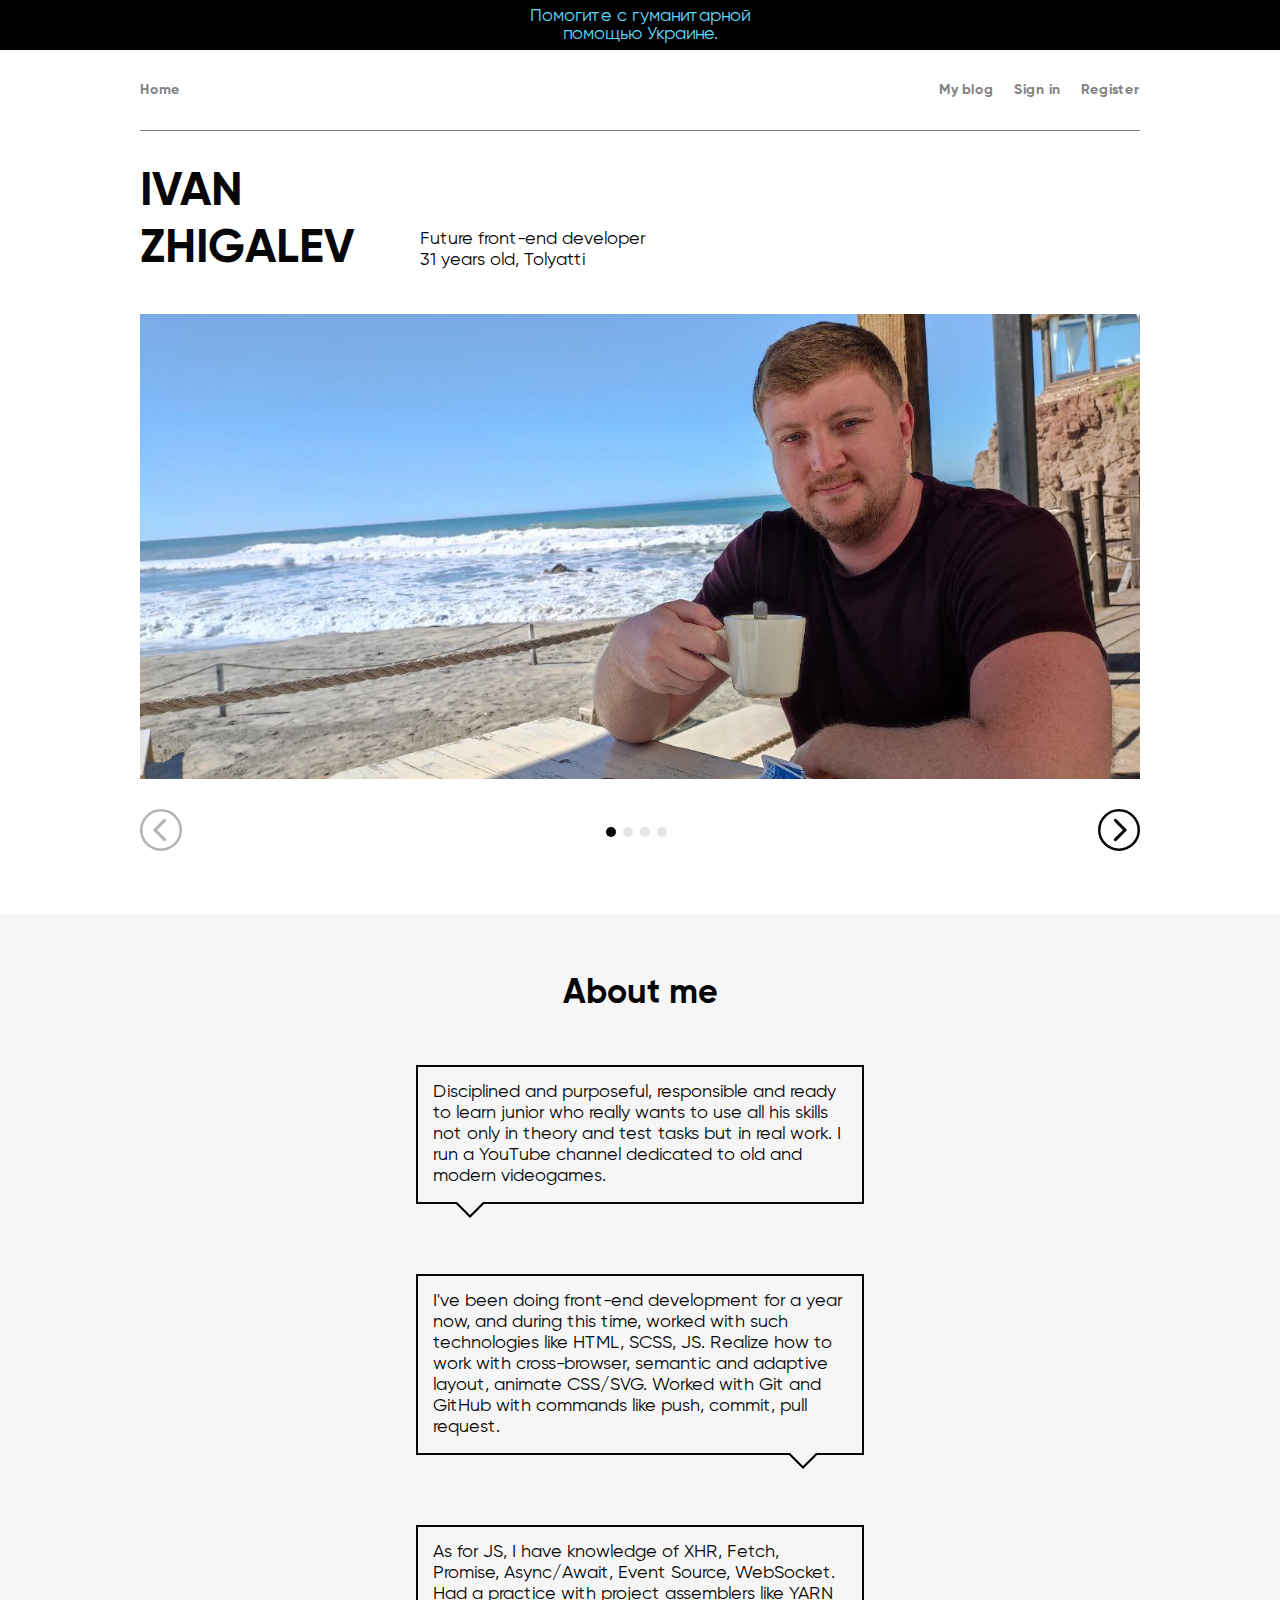
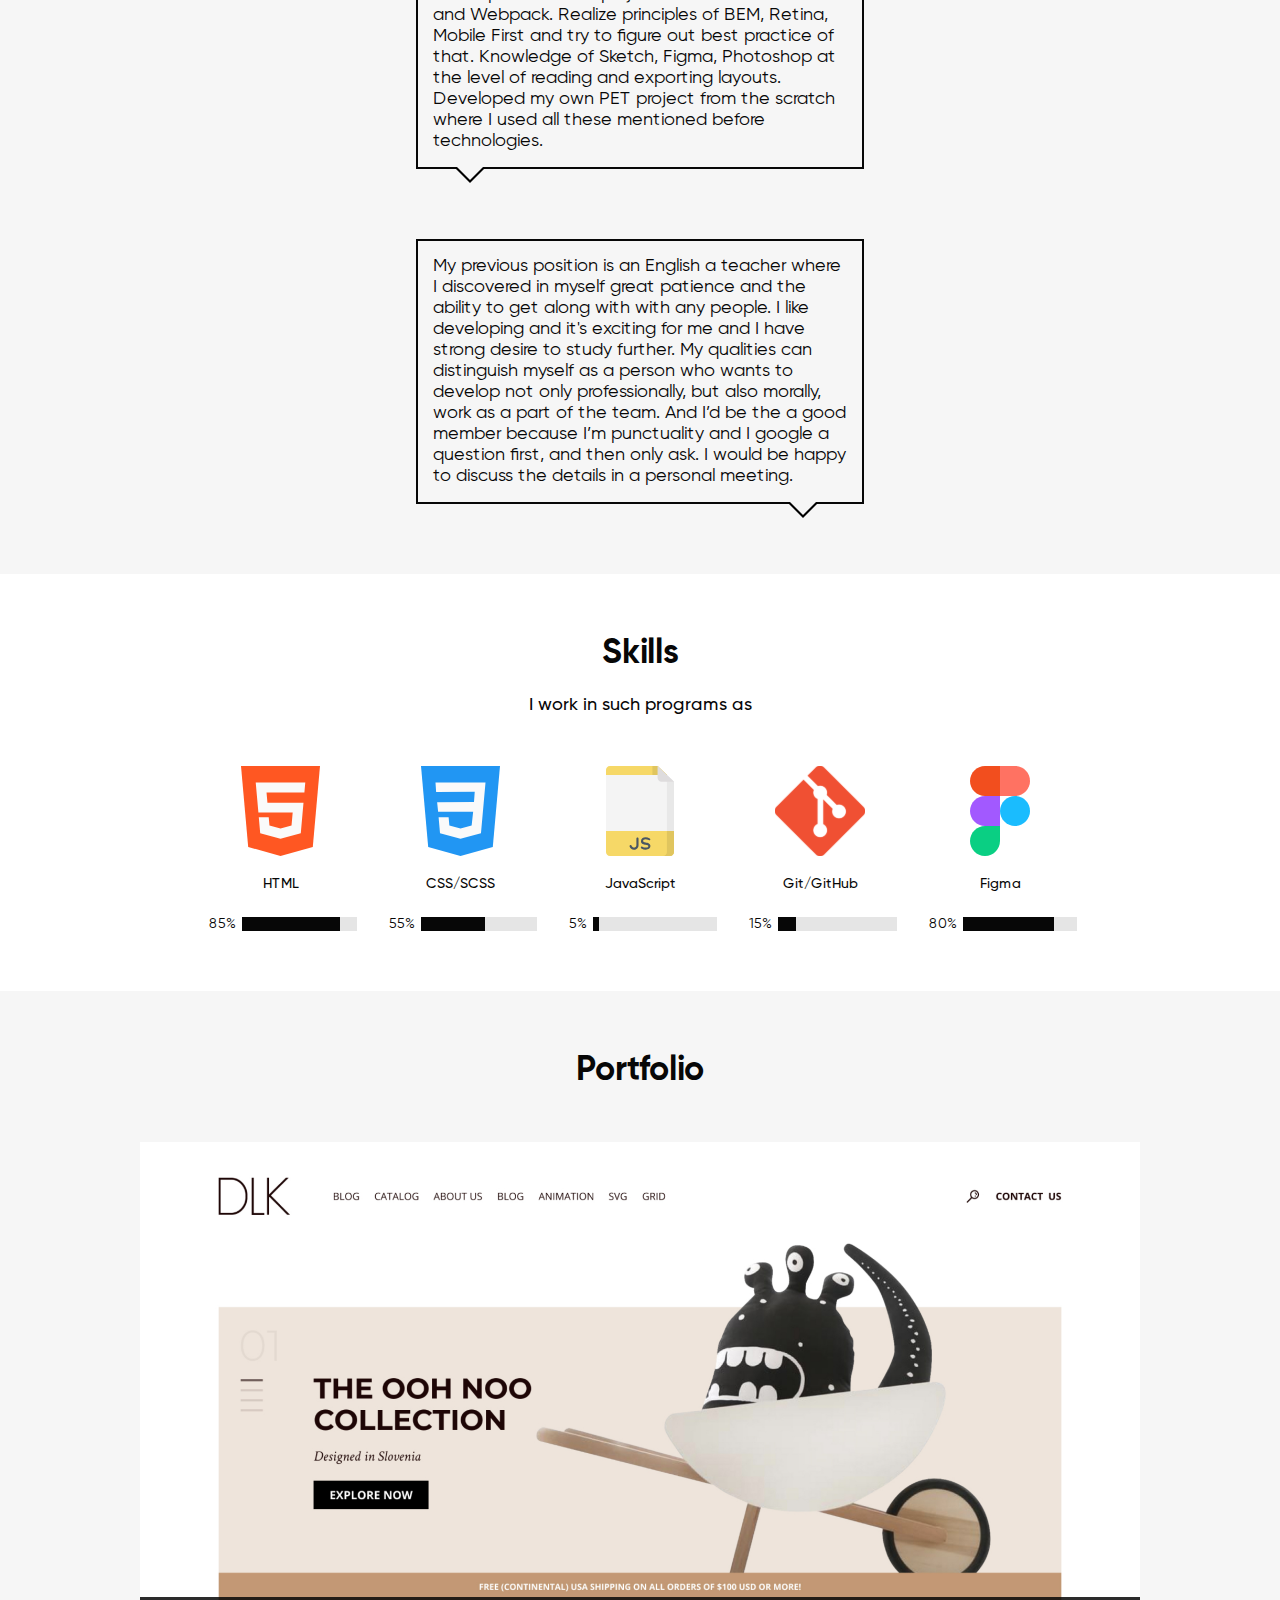
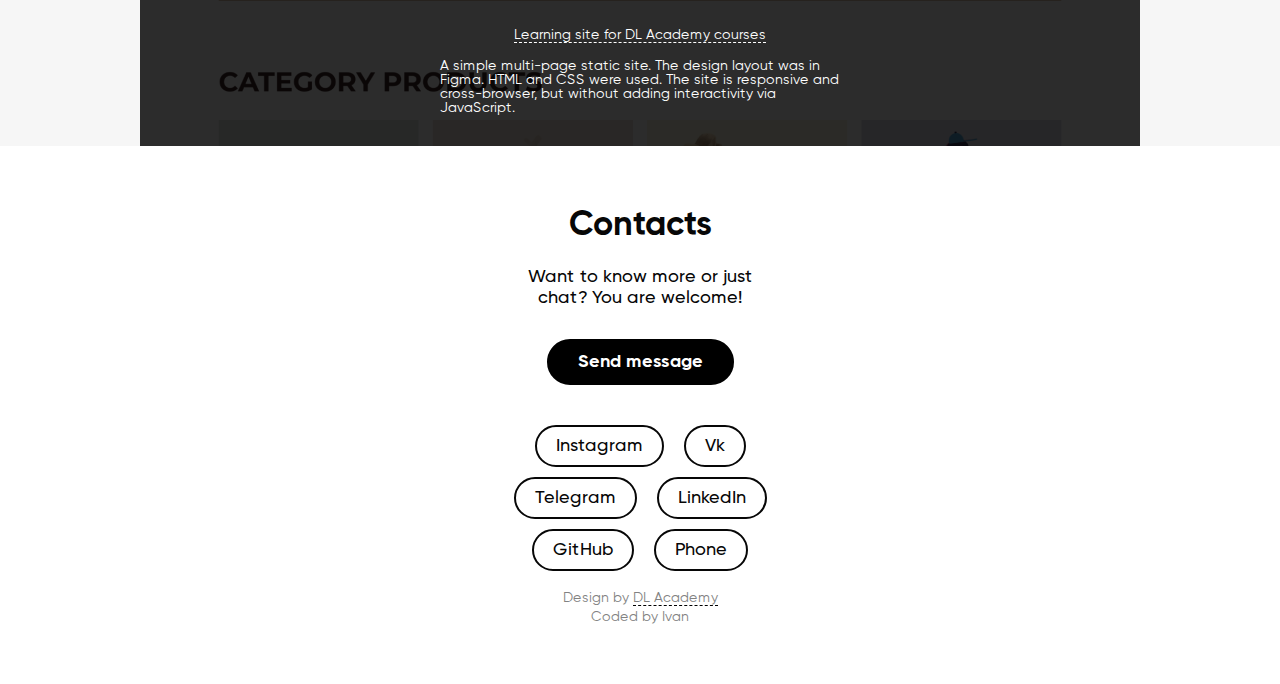
==== commit 3d6bcc81: "Fixed mistakes" ====
--- a/index.html
+++ b/index.html
@@ -18,7 +18,7 @@
 
 	
 	<link rel="shortcut icon" href="/img/icons/favicon-32x32.png" type="image/png">
-	<link rel="stylesheet" href="css/style.min.css?v=1674538525728">
+	<link rel="stylesheet" href="css/style.min.css?v=1674539710936">
 
 </head>
 
@@ -106,25 +106,25 @@
 		<div class="content__about-messages">
 			<div class="content__about-message text-general">Disciplined and purposeful, responsible and ready to learn
 				junior who really wants to use all his skills not only in theory and test tasks but in real work. I run a
-				YouTube channel dedicated old and modern videogames.
+				YouTube channel dedicated to old and modern videogames.
 			</div>
 			<div class="content__about-message text-general">I've been doing front-end development for a year now, and
-				during this time, worked with such technologies – HTML, SCSS, JS. Realized how to work with cross-browser,
-				semantic and adaptive layout, animation CSS/SVG.
-				Worked with Git and GitHub. Basis of that – push, commit, pull request.
-			</div>
-			<div class="content__about-message text-general">As for JS – I have knowledge of XHR, Fetch, Promise,
-				Async/Await, Event Source, WebSocket. Had a practice with project assemblers like YARN.
+				during this time, worked with such technologies like HTML, SCSS, JS. Realize how to work with cross-browser,
+				semantic and adaptive layout, animate CSS/SVG.
+				Worked with Git and GitHub with commands like push, commit, pull request.
+			</div>
+			<div class="content__about-message text-general">As for JS, I have knowledge of XHR, Fetch, Promise,
+				Async/Await, Event Source, WebSocket. Had a practice with project assemblers like YARN and Webpack.
 				Realize principles of BEM, Retina, Mobile First and try to figure out best practice of that.
 				Knowledge of Sketch, Figma, Photoshop at the level of reading and exporting layouts.
 				Developed my own PET project from the scratch where I used all these mentioned before technologies.
 			</div>
-			<div class="content__about-message text-general">My previous position – an English a teacher, where I
-				discovered in myself great patience and the ability to find a common language with any people.
+			<div class="content__about-message text-general">My previous position is an English a teacher where I
+				discovered in myself great patience and the ability to get along with with any people.
 				I like developing and it's exciting for me and I have strong desire to study further.
 				My qualities can distinguish myself as a person who wants to develop not only professionally, but also
-				morally, work with as a part of team. And I’d be the good member because I’m punctuality and I google a
-				question first, and then I ask.
+				morally, work as a part of the team. And I’d be the a good member because I’m punctuality and I google a
+				question first, and then only ask.
 				I would be happy to discuss the details in a personal meeting.
 			</div>
 		</div>
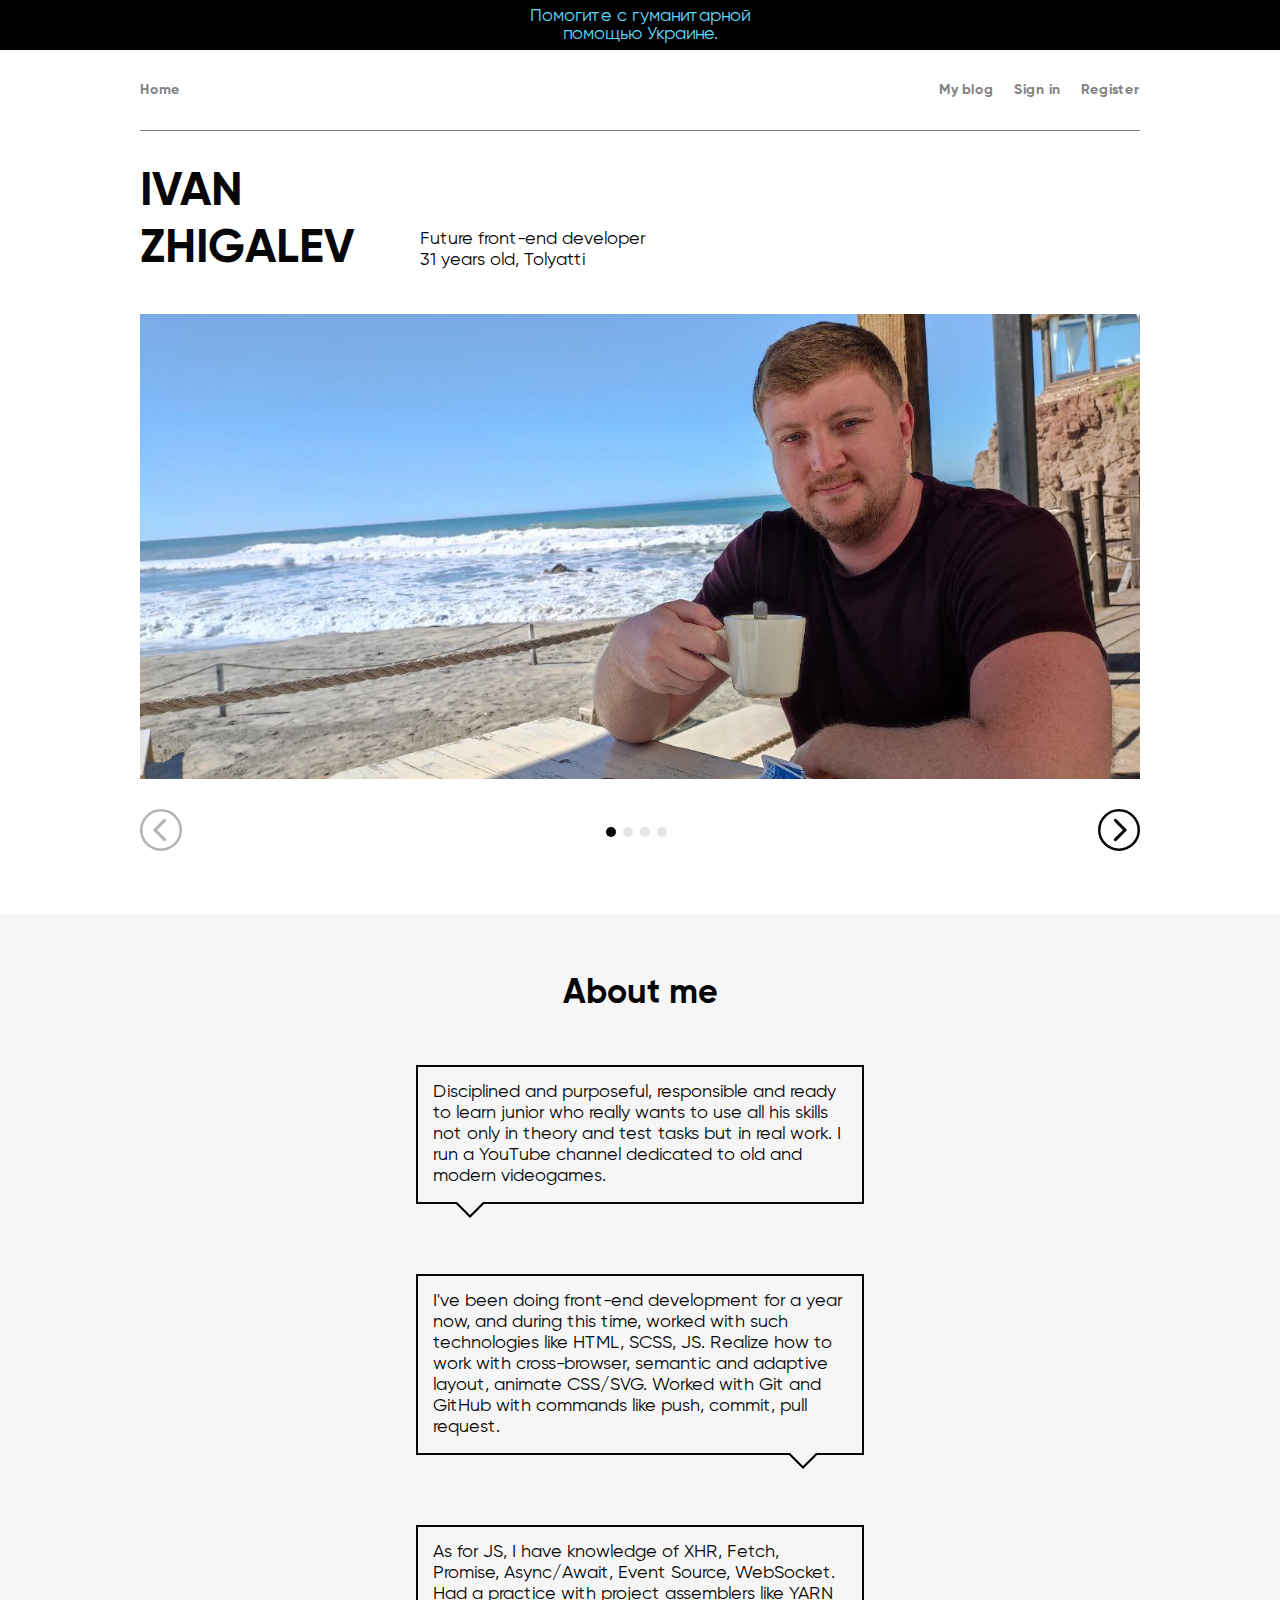
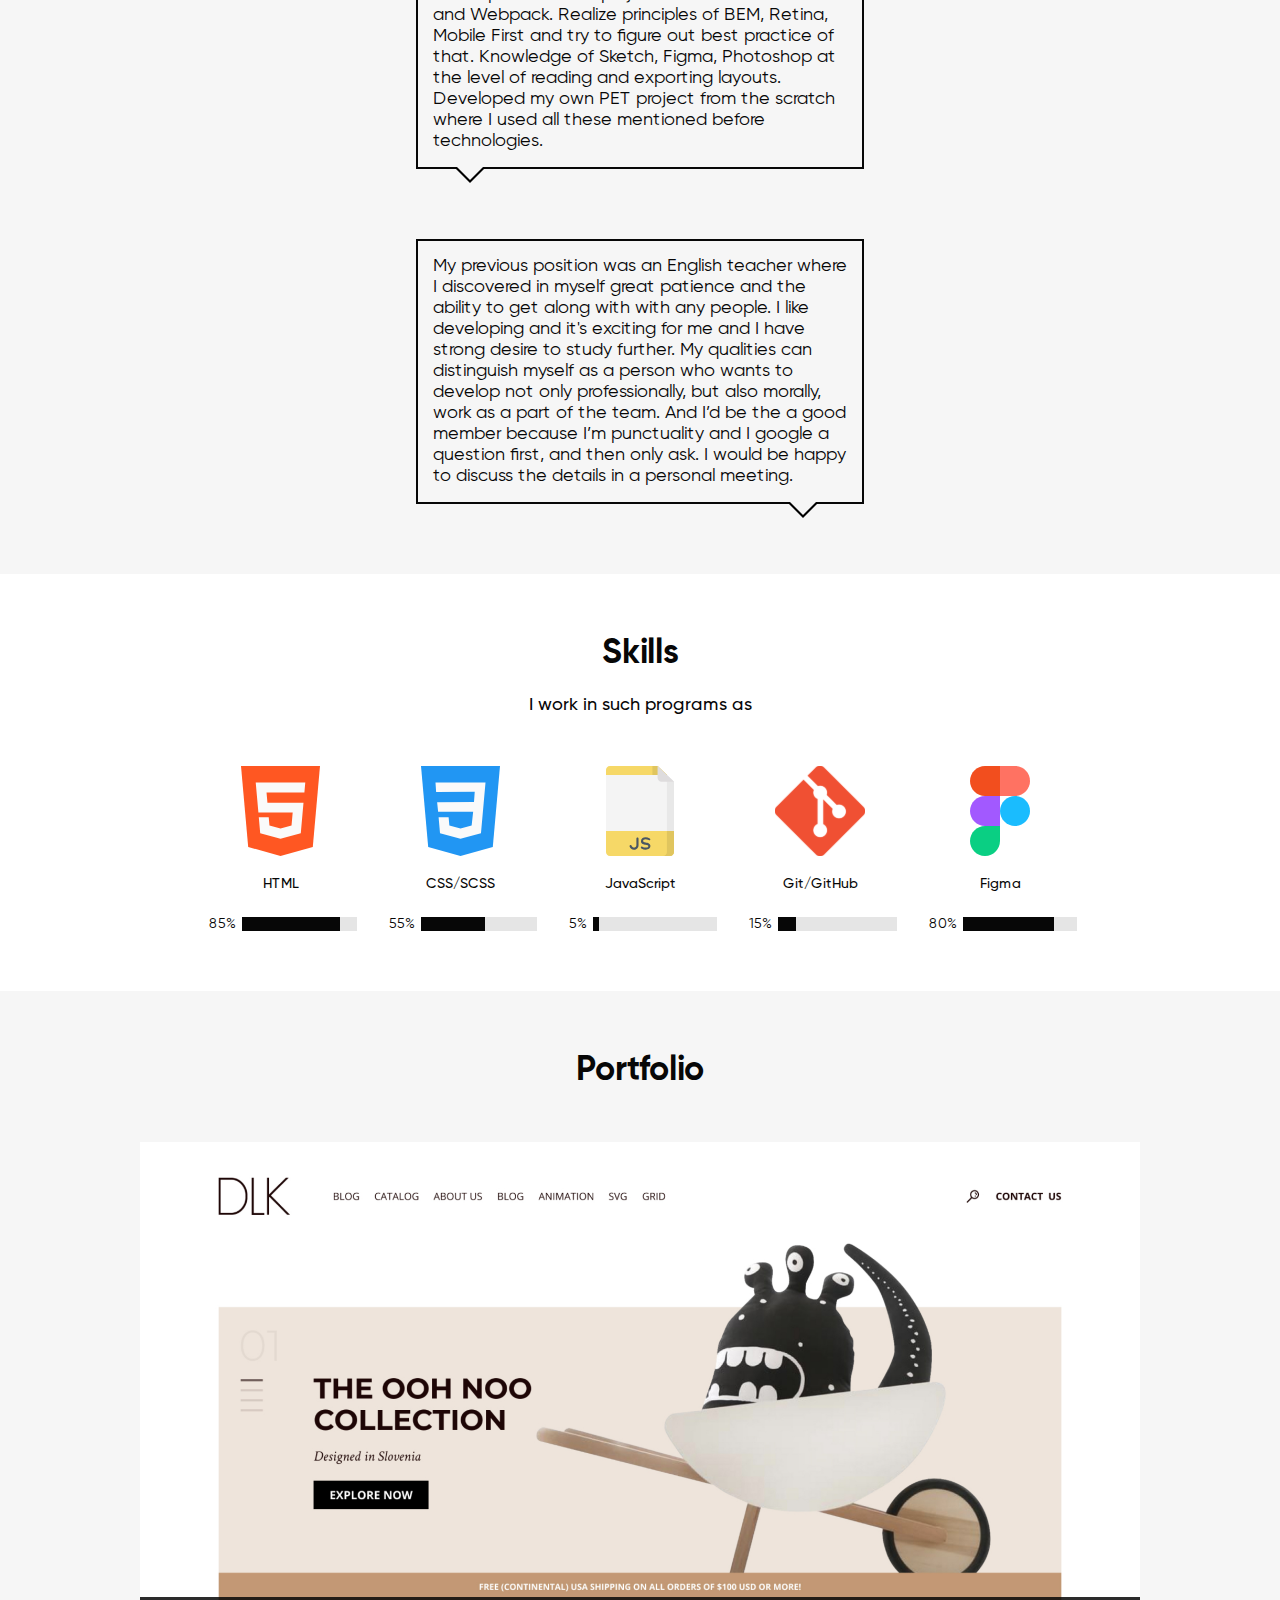
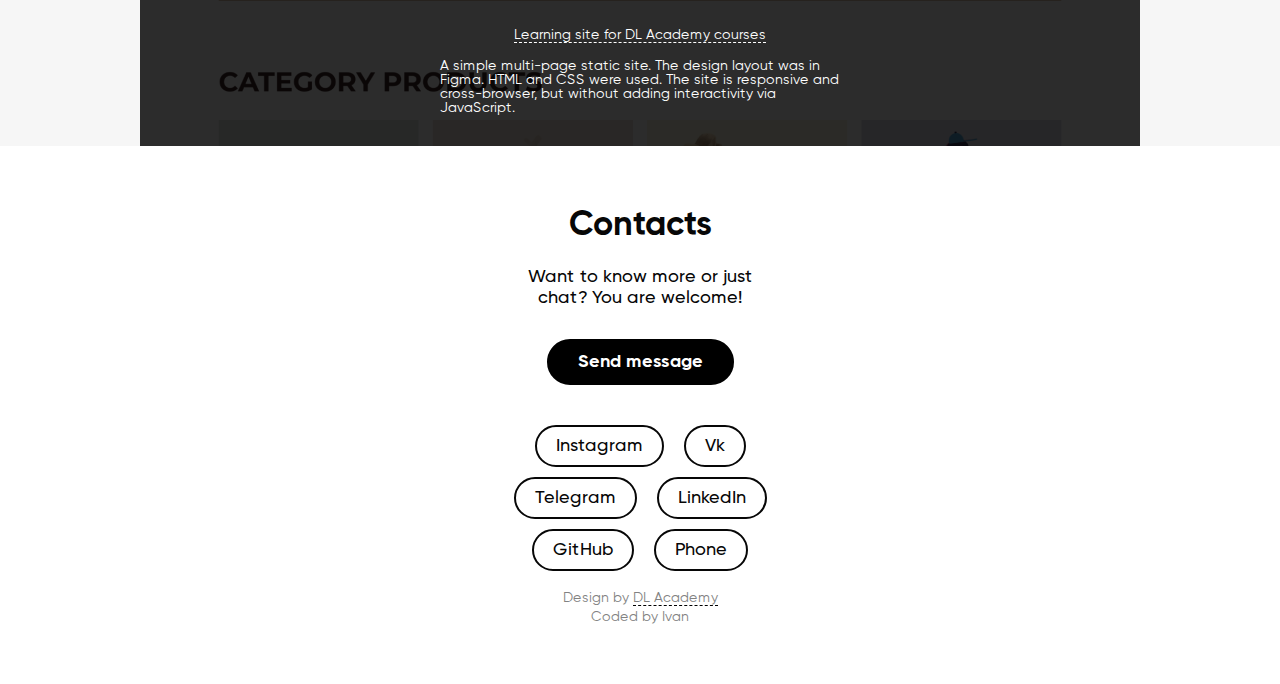
==== commit b15f7a7a: "again" ====
--- a/index.html
+++ b/index.html
@@ -18,7 +18,7 @@
 
 	
 	<link rel="shortcut icon" href="/img/icons/favicon-32x32.png" type="image/png">
-	<link rel="stylesheet" href="css/style.min.css?v=1674539710936">
+	<link rel="stylesheet" href="css/style.min.css?v=1674539870776">
 
 </head>
 
@@ -119,7 +119,7 @@
 				Knowledge of Sketch, Figma, Photoshop at the level of reading and exporting layouts.
 				Developed my own PET project from the scratch where I used all these mentioned before technologies.
 			</div>
-			<div class="content__about-message text-general">My previous position is an English a teacher where I
+			<div class="content__about-message text-general">My previous position was an English teacher where I
 				discovered in myself great patience and the ability to get along with with any people.
 				I like developing and it's exciting for me and I have strong desire to study further.
 				My qualities can distinguish myself as a person who wants to develop not only professionally, but also
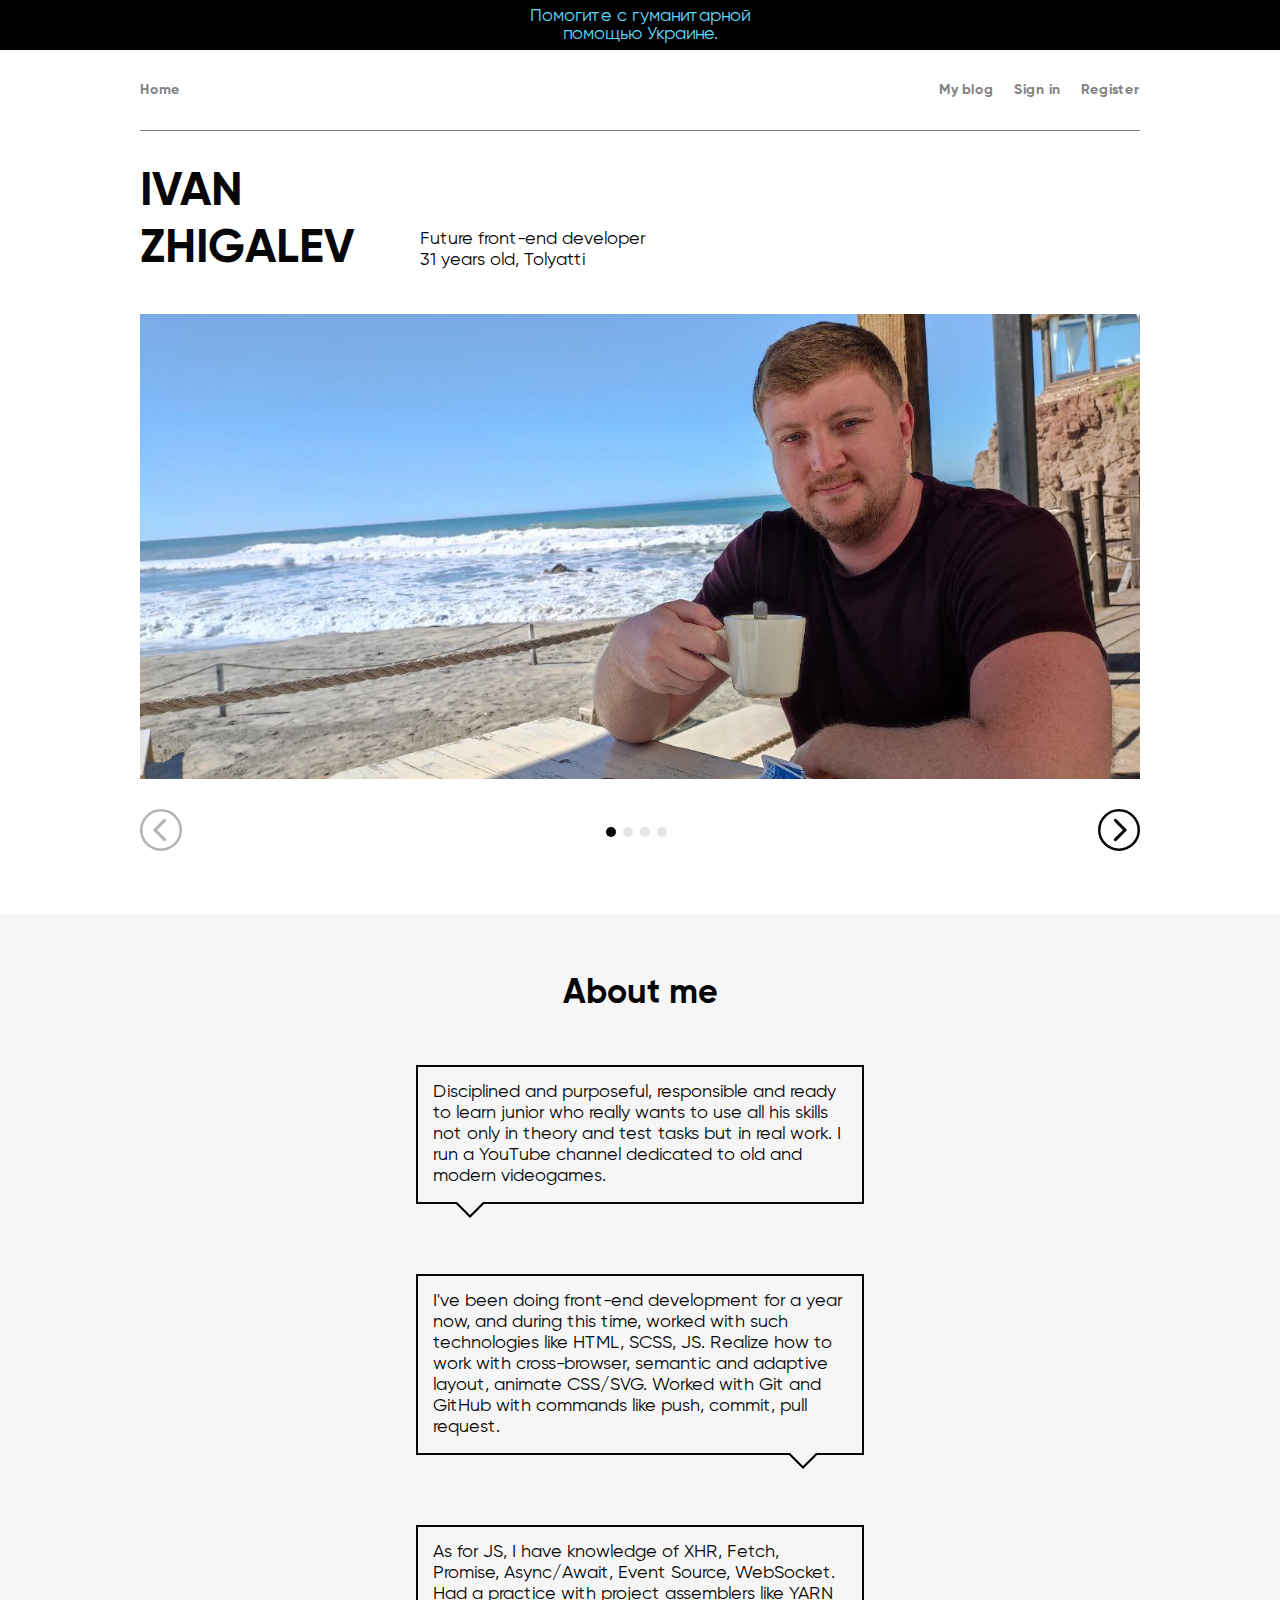
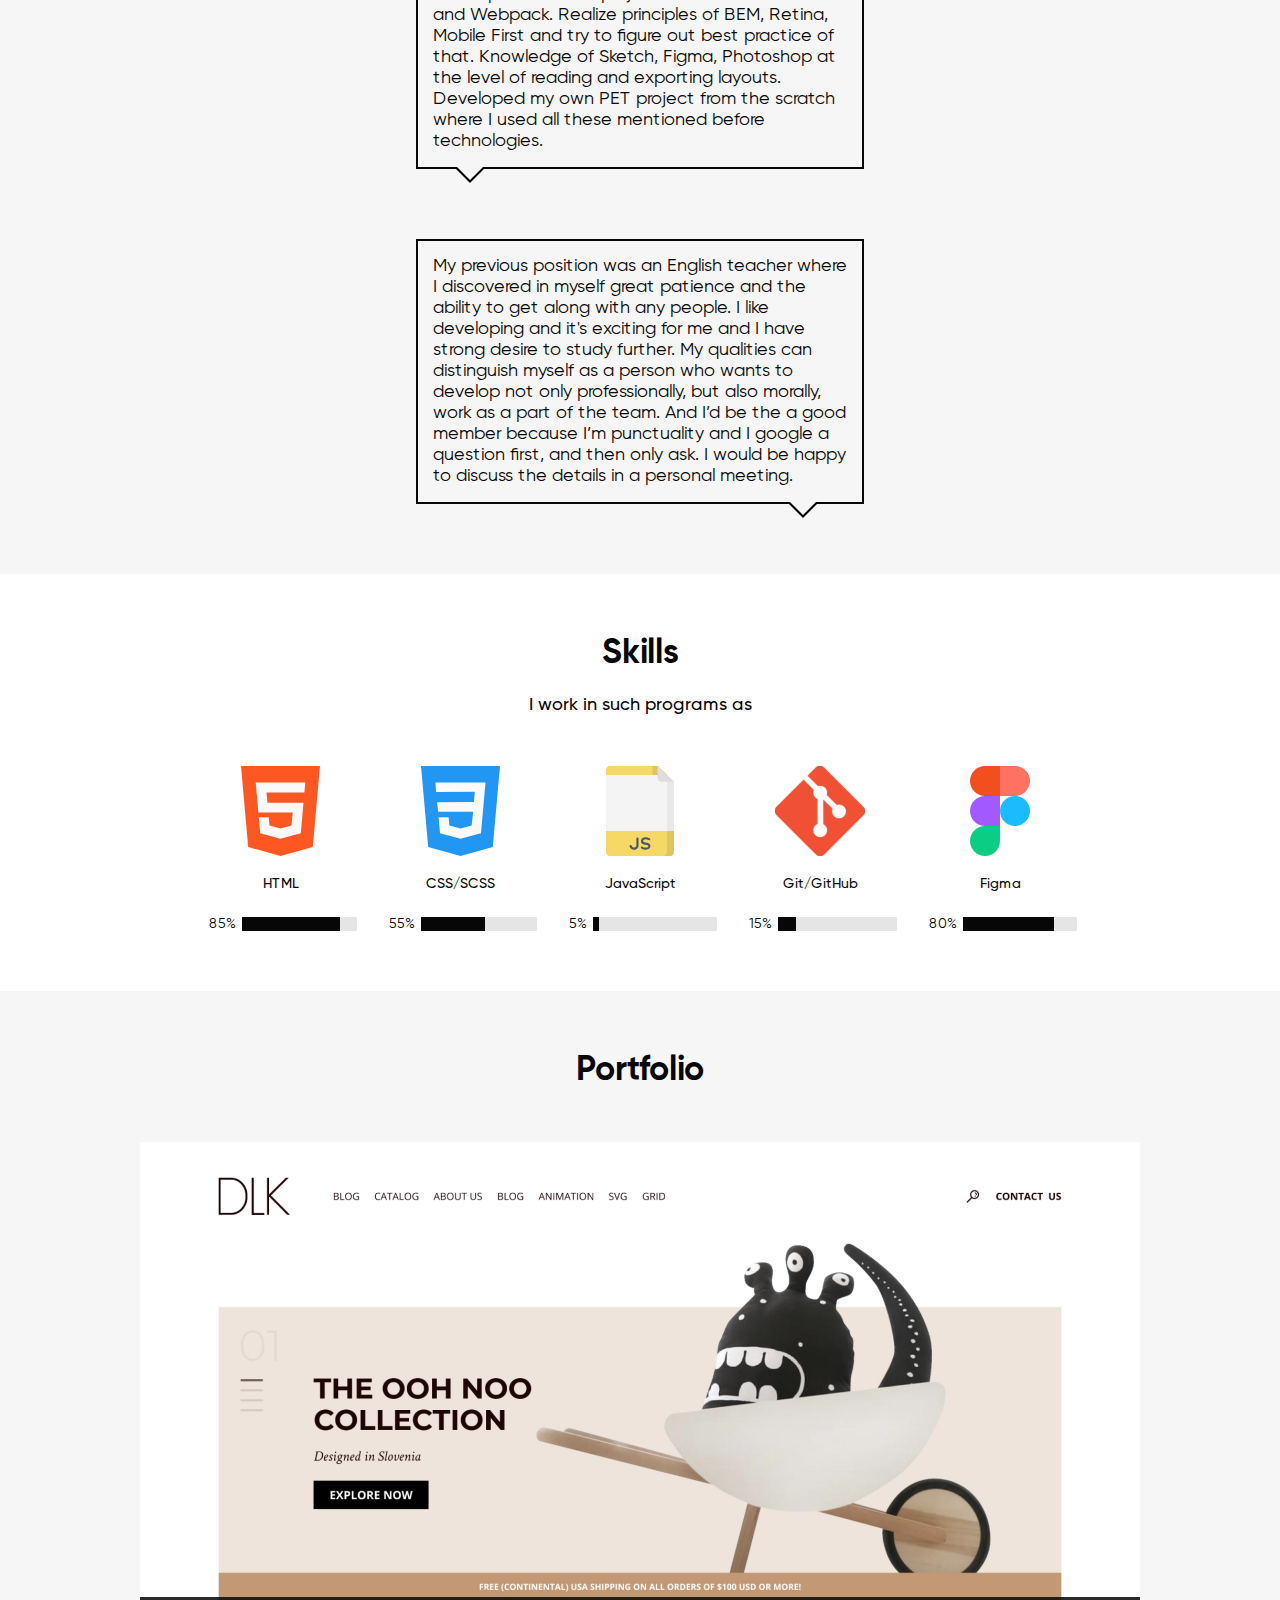
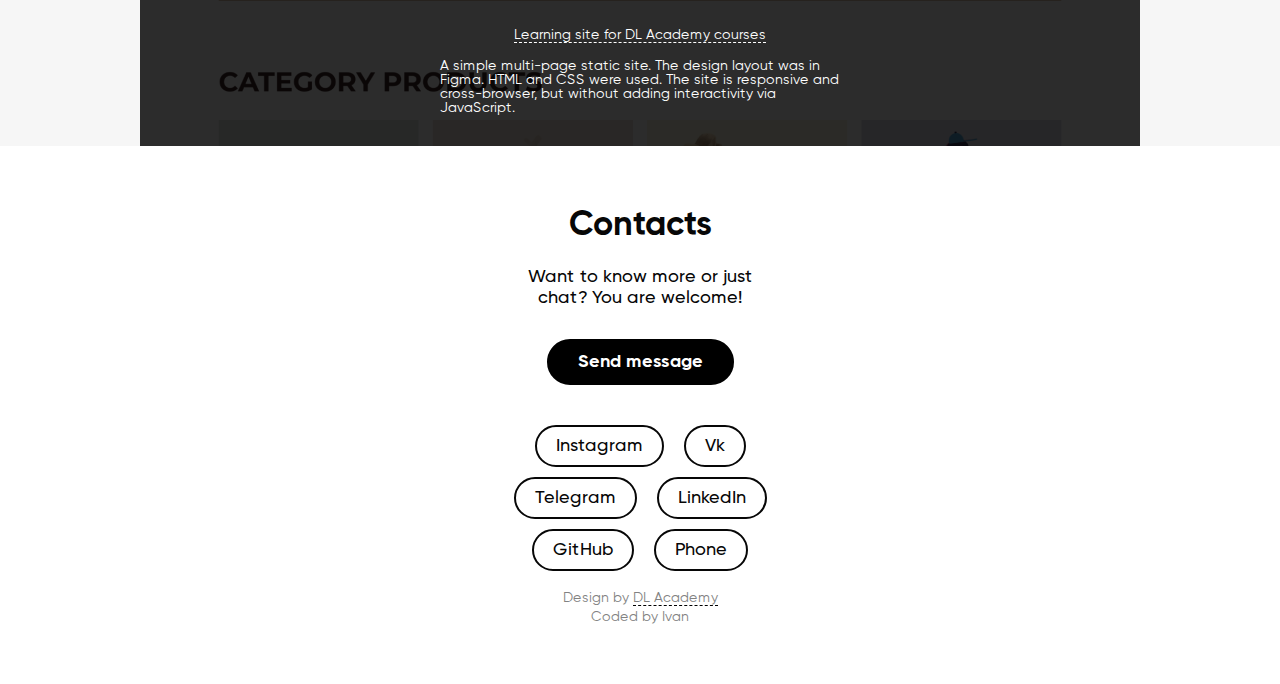
==== commit 4d527633: "fixing gramatical" ====
--- a/index.html
+++ b/index.html
@@ -18,7 +18,7 @@
 
 	
 	<link rel="shortcut icon" href="/img/icons/favicon-32x32.png" type="image/png">
-	<link rel="stylesheet" href="css/style.min.css?v=1674539870776">
+	<link rel="stylesheet" href="css/style.min.css?v=1674540094248">
 
 </head>
 
@@ -120,7 +120,7 @@
 				Developed my own PET project from the scratch where I used all these mentioned before technologies.
 			</div>
 			<div class="content__about-message text-general">My previous position was an English teacher where I
-				discovered in myself great patience and the ability to get along with with any people.
+				discovered in myself great patience and the ability to get along with any people.
 				I like developing and it's exciting for me and I have strong desire to study further.
 				My qualities can distinguish myself as a person who wants to develop not only professionally, but also
 				morally, work as a part of the team. And I’d be the a good member because I’m punctuality and I google a
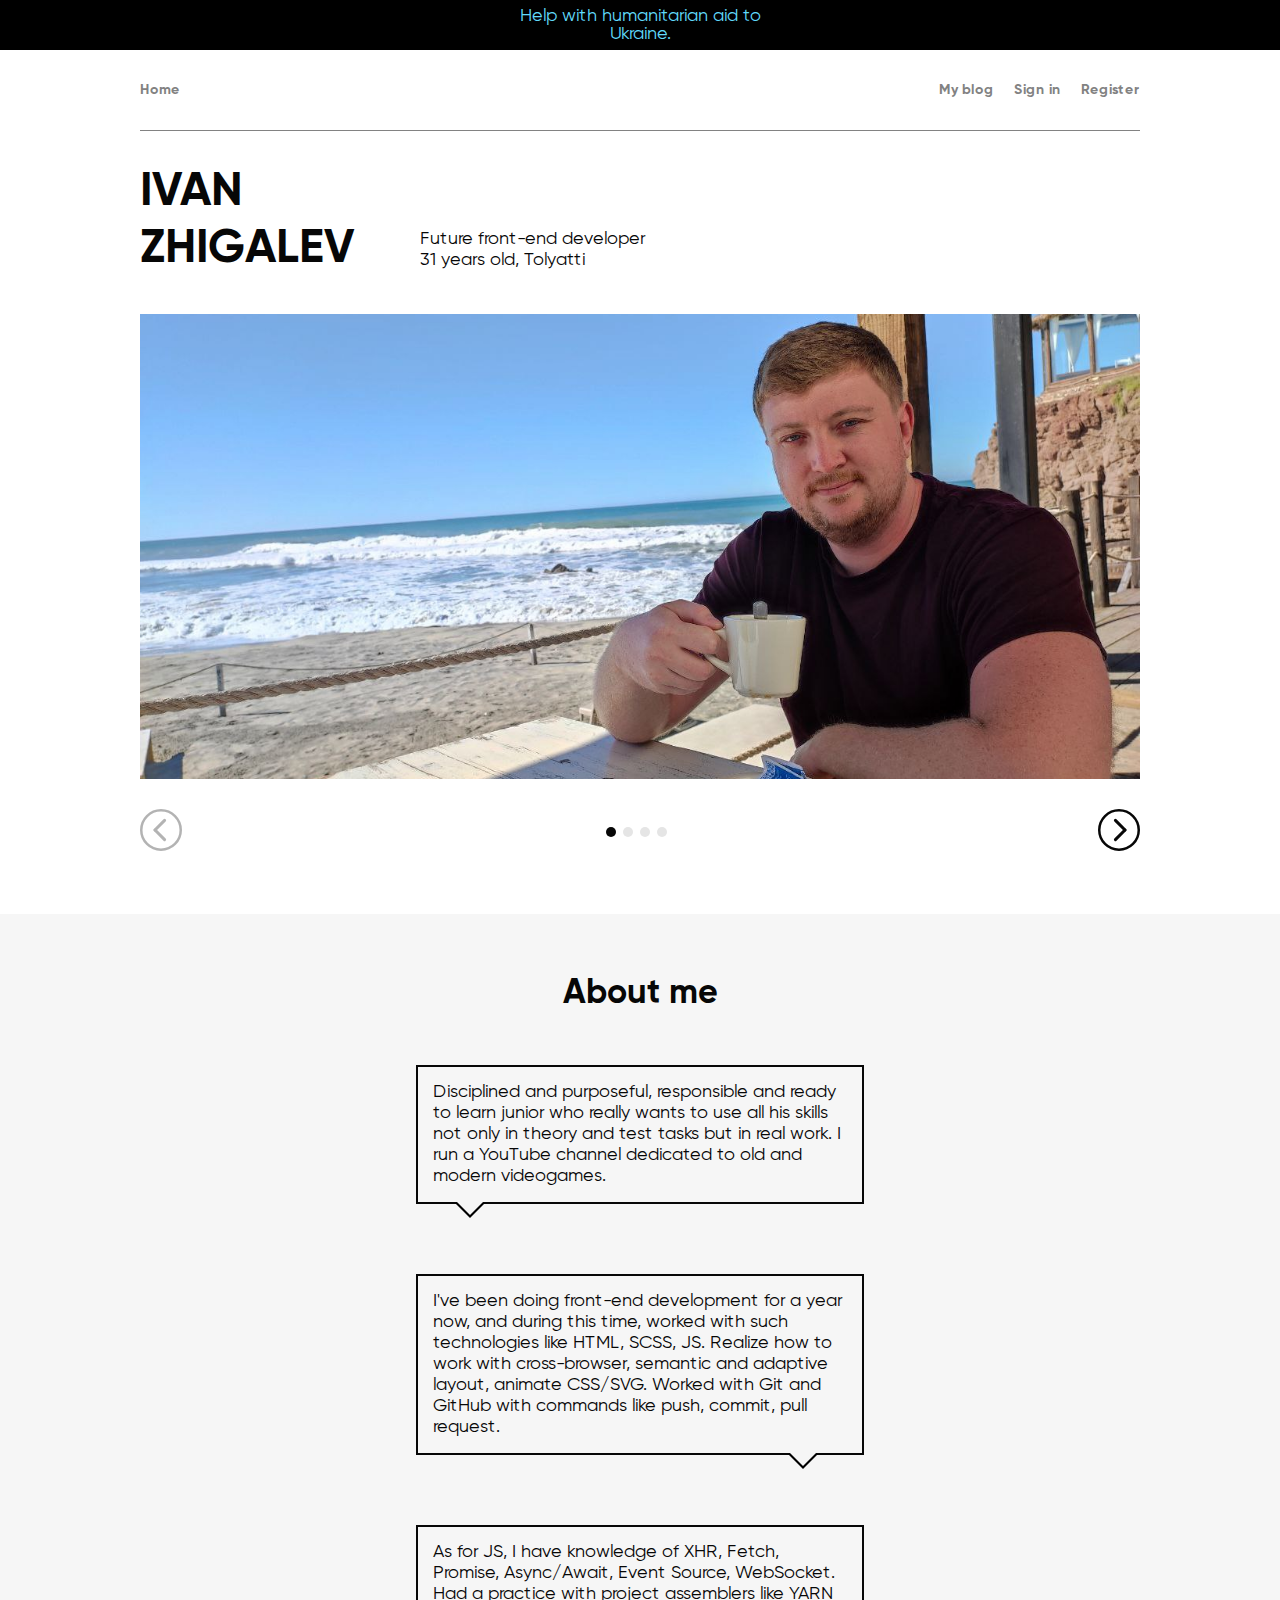
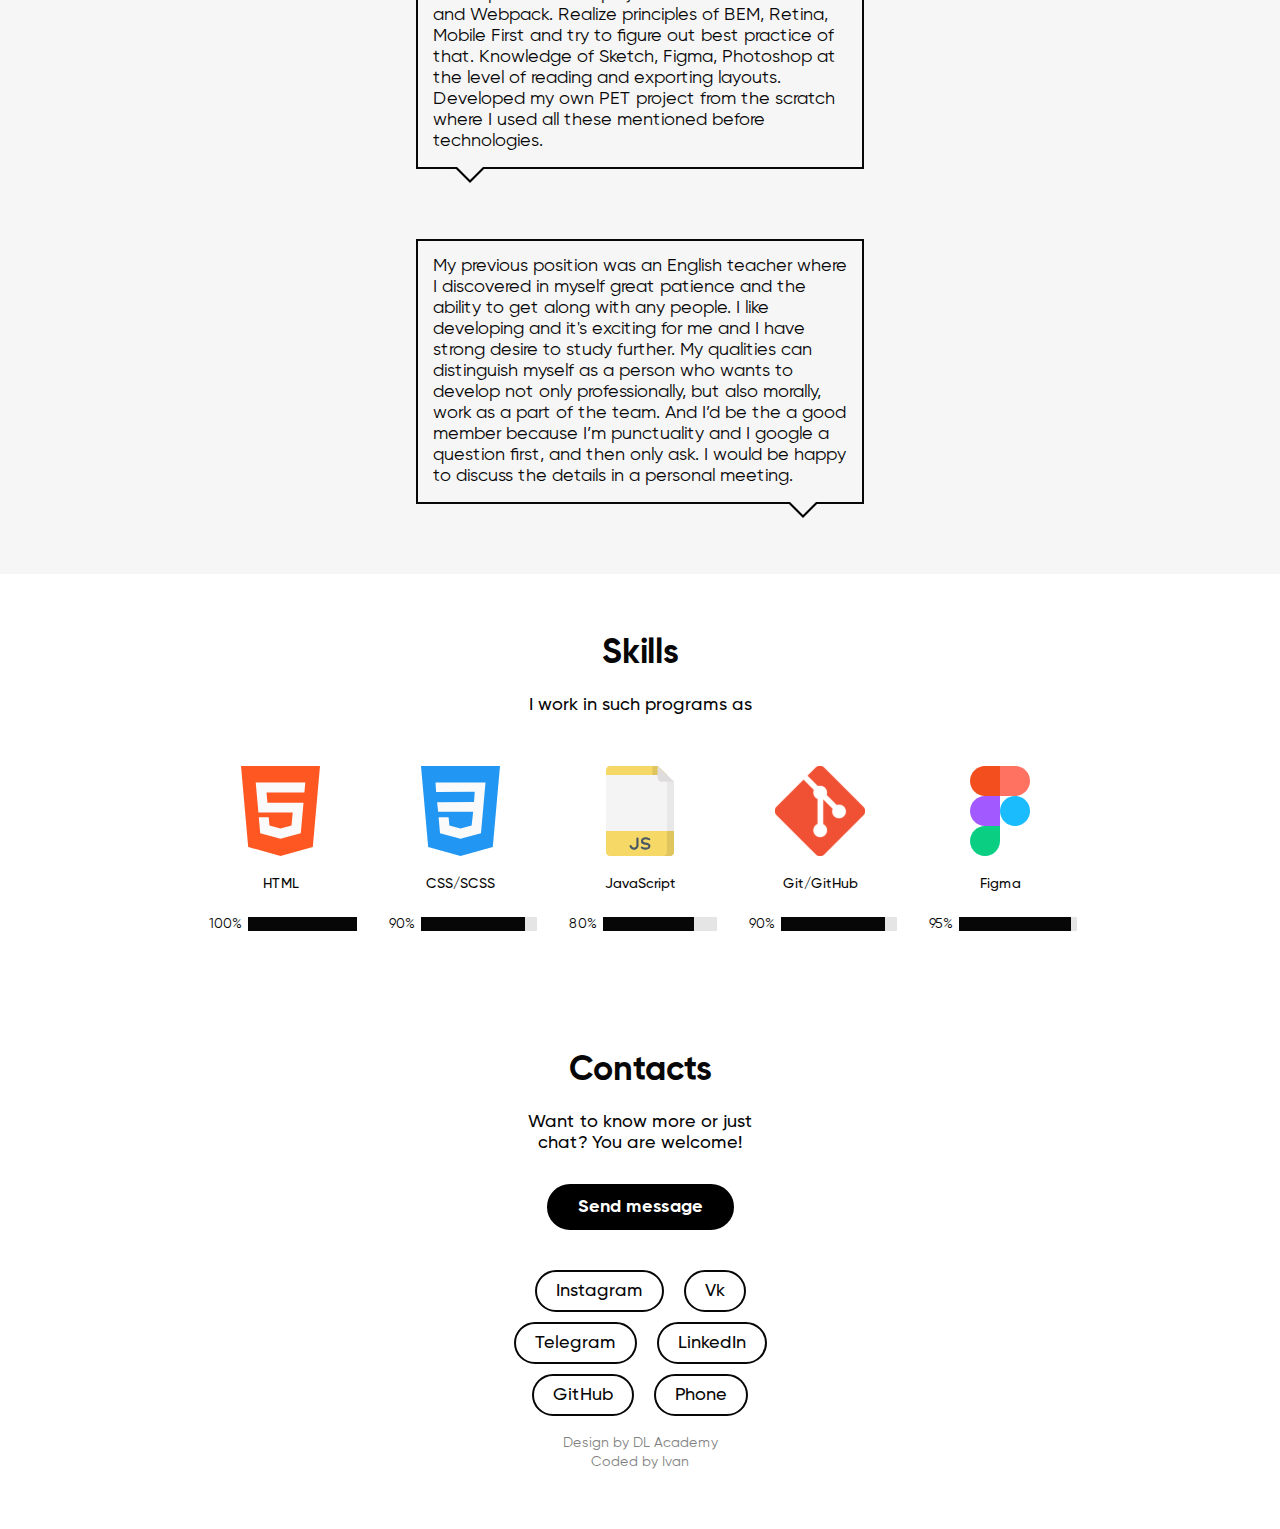
==== commit 552ed883: "Fixing" ====
--- a/index.html
+++ b/index.html
@@ -18,14 +18,14 @@
 
 	
 	<link rel="shortcut icon" href="/img/icons/favicon-32x32.png" type="image/png">
-	<link rel="stylesheet" href="css/style.min.css?v=1674540094248">
+	<link rel="stylesheet" href="css/style.min.css?v=1675942608736">
 
 </head>
 
 <body>
 	<header class="header">
 	<div class="header__ukraine">
-		<a href="https://www.facebook.com/fundraisers/explore/search/charities/?query=ukraine" target="_blank" class="header__ukraine-link">Помогите с гуманитарной помощью Украине.</a>
+		<a href="https://www.facebook.com/fundraisers/explore/search/charities/?query=ukraine" target="_blank" class="header__ukraine-link">Help with humanitarian aid to Ukraine.</a>
 	</div>
 	<div class="container">
 		<div class="header__row">
@@ -147,9 +147,9 @@
 				</span>
 				<div class="content__skills-progress">
 					<label for="html" class="content__skills-percent">
-						85%
+						100%
 					</label>
-					<progress class="content__skills-scale" id="html" max="100" value="85"></progress>
+					<progress class="content__skills-scale" id="html" max="100" value="100"></progress>
 				</div>
 			</div>
 		</li>
@@ -164,9 +164,9 @@
 				</span>
 				<div class="content__skills-progress">
 					<label for="html" class="content__skills-percent">
-						55%
+						90%
 					</label>
-					<progress class="content__skills-scale" id="html" max="100" value="55"></progress>
+					<progress class="content__skills-scale" id="html" max="100" value="90"></progress>
 				</div>
 			</div>
 		</li>
@@ -188,9 +188,9 @@
 				</span>
 				<div class="content__skills-progress">
 					<label for="html" class="content__skills-percent">
-						5%
+						80%
 					</label>
-					<progress class="content__skills-scale" id="html" max="100" value="5"></progress>
+					<progress class="content__skills-scale" id="html" max="100" value="80"></progress>
 				</div>
 			</div>
 		</li>
@@ -210,9 +210,9 @@
 				</span>
 				<div class="content__skills-progress">
 					<label for="html" class="content__skills-percent">
-						15%
+						90%
 					</label>
-					<progress class="content__skills-scale" id="html" max="100" value="15"></progress>
+					<progress class="content__skills-scale" id="html" max="100" value="90"></progress>
 				</div>
 			</div>
 		</li>
@@ -230,94 +230,13 @@
 				</span>
 				<div class="content__skills-progress">
 					<label for="html" class="content__skills-percent">
-						80%
+						95%
 					</label>
-					<progress class="content__skills-scale" id="html" max="100" value="80"></progress>
+					<progress class="content__skills-scale" id="html" max="100" value="95"></progress>
 				</div>
 			</div>
 		</li>
 	</ul>
-</section>
-		<section class="content__portfolio">
-	<div class="content__portfolio-wrapper">
-		<h2 class="content__portfolio-title section-title">
-			Portfolio
-		</h2>
-		<div class="swiper container">
-			
-			<div class="swiper-wrapper">
-				
-				<div class="swiper-slide">
-					<img srcset="./img/main/site2x.png 2x, ./img/main/site-mobile.png 320w, ./img/main/site-tablet.png 768w" src="./img/main/site.png" alt="html+css course">
-					<div class="swiper-slide-description">
-						<a href="https://birlogich.github.io/" target="_blank" class="swiper-slide-description-title">
-							Learning site for DL Academy courses
-						</a>
-						<p class="swiper-slide-description-subtitle">
-							A simple multi-page static site. The design layout was in Figma. HTML
-							and CSS were used. The site is responsive and cross-browser, but without adding interactivity via
-							JavaScript.
-						</p>
-					</div>
-				</div>
-				<div class="swiper-slide">
-					<img srcset="./img/main/site2x.png 2x, ./img/main/site-mobile.png 320w, ./img/main/site-tablet.png 768w" src="./img/main/site.png" alt="html+css course">
-					<div class="swiper-slide-description">
-						<p class="swiper-slide-description-title">
-							Learning site for DL Academy courses
-						</p>
-						<p class="swiper-slide-description-subtitle">
-							A simple multi-page static site. The design layout was in Figma. HTML
-							and CSS were used. The site is responsive and cross-browser, but without adding interactivity via
-							JavaScript.
-						</p>
-					</div>
-				</div>
-				<div class="swiper-slide">
-					<img srcset="./img/main/site2x.png 2x, ./img/main/site-mobile.png 320w, ./img/main/site-tablet.png 768w" src="./img/main/site.png" alt="html+css course">
-					<div class="swiper-slide-description">
-						<p class="swiper-slide-description-title">
-							Learning site for DL Academy courses
-						</p>
-						<p class="swiper-slide-description-subtitle">
-							A simple multi-page static site. The design layout was in Figma. HTML
-							and CSS were used. The site is responsive and cross-browser, but without adding interactivity via
-							JavaScript.
-						</p>
-					</div>
-				</div>
-				<div class="swiper-slide">
-					<img srcset="./img/main/site2x.png 2x, ./img/main/site-mobile.png 320w, ./img/main/site-tablet.png 768w" src="./img/main/site.png" alt="html+css course">
-					<div class="swiper-slide-description">
-						<p class="swiper-slide-description-title">
-							Learning site for DL Academy courses
-						</p>
-						<p class="swiper-slide-description-subtitle">
-							A simple multi-page static site. The design layout was in Figma. HTML
-							and CSS were used. The site is responsive and cross-browser, but without adding interactivity via
-							JavaScript.
-						</p>
-					</div>
-				</div>
-				<div class="swiper-slide">
-					<img srcset="./img/main/site2x.png 2x, ./img/main/site-mobile.png 320w, ./img/main/site-tablet.png 768w" src="./img/main/site.png" alt="html+css course">
-					<div class="swiper-slide-description">
-						<p class="swiper-slide-description-title">
-							Learning site for DL Academy courses
-						</p>
-						<p class="swiper-slide-description-subtitle">
-							A simple multi-page static site. The design layout was in Figma. HTML
-							and CSS were used. The site is responsive and cross-browser, but without adding interactivity via
-							JavaScript.
-						</p>
-					</div>
-				</div>
-			</div>
-			
-			<div class="swiper-button-prev"></div>
-			<div class="swiper-button-next"></div>
-		</div>
-	</div>
 </section>
 	</main>
 	<footer class="footer">
@@ -350,7 +269,7 @@
 					</a></li>
 			</ul>
 			<div class="footer__copyrights">
-				<p class="footer__design text__ltl">Design by <a href="https://dlacademy.ru/">DL Academy</a></p>
+				<p class="footer__design text__ltl">Design by DL Academy</p>
 				<p class="footer__author text__ltl">Coded by Ivan</p>
 			</div>
 		</div>
@@ -384,7 +303,7 @@
 	</div>
 </div>
 	<div class="popup popup-register">
-	<div class="popup-wrapper container">
+	<div class="popup-wrapper container" style="margin-top:75px">
 		<form action="#" method="get" class="popup-form" name="popupRegister" novalidate>
 			<div class="popup__item popup__item-full">
 				<label for="popupRegisterEmail">
--- a/css/style.min.css
+++ b/css/style.min.css
@@ -1 +1 @@
-@font-face{font-family:Gilroy;font-style:normal;font-weight:700;src:url(../fonts/Gilroy-Bold.woff2) format("woff2"),url(../fonts/Gilroy-Bold.woff) format("woff")}@font-face{font-family:Gilroy;font-style:normal;font-weight:400;src:url(../fonts/Gilroy-Regular.woff2) format("woff2"),url(../fonts/Gilroy-Regular.woff) format("woff")}@font-face{font-family:Gilroy;font-style:normal;font-weight:500;src:url(../fonts/Gilroy-Medium.woff2) format("woff2"),url(../fonts/Gilroy-Medium.woff) format("woff")}*{border:0;margin:0;padding:0}html{-webkit-text-size-adjust:none;-moz-text-size-adjust:none;text-size-adjust:none;-webkit-tap-highlight-color:transparent}*,:after,:before,html{box-sizing:border-box}:active,:focus{outline:none}body,html{-webkit-font-smoothing:antialiased;-moz-osx-font-smoothing:grayscale;background-color:#fff;color:#070707;font-family:Gilroy,system-ui,-apple-system,BlinkMacSystemFont,Segoe UI,Roboto,Helvetica Neue,Helvetica,Arial,sans-serif,Apple Color Emoji,Segoe UI Emoji,Segoe UI Symbol;margin:0 auto;min-height:100%}a{color:#828282}ul li{list-style:none}a:active,a:focus{outline:none}aside,footer,header,nav{display:block}body,html{-ms-text-size-adjust:100%;-moz-text-size-adjust:100%;-webkit-text-size-adjust:100%;font-size:100%;font-size:14px;height:100%;line-height:1;width:100%}button,input,textarea{font-family:inherit}input::-ms-clear{display:none}button::-moz-focus-inner{border:0;padding:0}a,a:hover,a:visited{text-decoration:none}li{list-style-type:none}h1,h2,h3,h4,h5,h6{font-size:inherit;font-weight:inherit}button{background-color:transparent;border:none;color:inherit;cursor:pointer;font:inherit;padding:0}input::-webkit-input-placeholder{opacity:1;-webkit-transition:opacity .3s ease;transition:opacity .3s ease}input:-moz-placeholder,input::-moz-placeholder{opacity:1;-moz-transition:opacity .3s ease;transition:opacity .3s ease}input:-ms-input-placeholder{opacity:1;-ms-transition:opacity .3s ease;transition:opacity .3s ease}input:focus::-webkit-input-placeholder{opacity:0;-webkit-transition:opacity .3s ease;transition:opacity .3s ease}input:focus:-moz-placeholder,input:focus::-moz-placeholder{opacity:0;-moz-transition:opacity .3s ease;transition:opacity .3s ease}input:focus:-ms-input-placeholder{opacity:0;-ms-transition:opacity .3s ease;transition:opacity .3s ease}[tabindex="1"]:focus-visible{outline:auto}.hidden{display:none;margin:0}.section-title{font-size:34px;font-weight:700;line-height:41px}.text-general{font-size:18px;font-weight:400;line-height:21px}.text-general_wht{color:#fff}.text-general_semibold{font-weight:500}.text-general-bold{font-weight:700}.text-general_grey{color:#e5e5e5}.text-ltl{font-size:14px;font-weight:500;line-height:16px;text-align:center}img{height:100%;-o-object-fit:cover;object-fit:cover;vertical-align:top;width:100%}.btn{border:2px solid #000;border-radius:18px;color:#000;display:inline-block;font-weight:700;padding:7px 12px}.btn:hover{background:#000;color:#fff}.form__checkbox-label,.form__radio-label{color:#070707;cursor:pointer;font-size:18px;font-weight:500;line-height:21px}.content__title{font-size:47px;font-weight:700;line-height:57px;max-width:280px}.header__link{color:#828282;font-weight:700}.popup-editing-data__item:last-child{max-width:305px}.is-invalid{border:2px solid red}.invalid-feedback{color:red}.swiper{width:100%}@media (max-width:320px){.main__burger-button{display:block;margin-bottom:17px;width:32px}}.content-form{align-items:center;background:hsla(0,0%,96%,.99);display:none;height:100%;justify-content:center;left:0;opacity:1;position:fixed;top:0;visibility:visible;width:100%;z-index:100}.content-form-text{color:#03bc3c;max-width:219px}.content-form-text,.content-form-text-negative{font-size:24px;position:relative;text-align:center}.content-form-text-negative{color:#eb3617;max-width:280px}@media (min-width:550px){.content-form-text-negative{max-width:475px}}.content-form-active{display:flex}.popup-btn-response{left:-4%;position:absolute;top:-100px}@media (min-width:550px){.popup-btn-response{left:102%;top:-6%}}.container{margin:0 auto;max-width:1030px;padding:0 15px}@media (max-width:768px){.container{max-width:678px}}@media (max-width:320px){.container{max-width:310px}}.footer__column{align-items:center;display:flex;flex-direction:column}.footer__title{margin-bottom:20px;margin-top:60px}.footer__description{margin-bottom:30px;max-width:269px;text-align:center}.footer__button{background:#000;border-radius:30px;color:#fff;display:inline-block;font-size:18px;line-height:22px;margin-bottom:50px;padding:10px 29px;text-align:center}.footer__button:hover{background:#fff;color:#000}.footer__networks{display:flex;flex-wrap:wrap;justify-content:center;margin:0 -10px;max-width:370px}.footer__item{margin-bottom:30px;padding:0 10px}.footer__item p{border:2px solid #000;border-radius:30px;padding:7px 13px}.footer__copyrights{align-items:center;display:flex;flex-direction:column;margin-bottom:60px;text-align:center}.footer__design{color:#828282;margin-bottom:5px}.footer__design a{border-bottom:1px dashed #000;color:#828282}.footer__design a:hover{border-bottom:1px solid #000;color:#000}.footer .footer__author{color:#828282}.footer__social{border:2.5px solid #070707;border-radius:30px;color:#070707;font-size:18px;font-weight:500;line-height:22px;margin-bottom:30px;padding:10px 19px;text-align:center}.footer__social:hover{background:#000;color:#fff}@media (max-width:320px){.footer__item{padding:0 14px}.footer__networks{margin-bottom:30px}}.header{position:relative}@media (min-width:480px){.header__row{border-bottom:1px solid #828282;display:flex;margin:33px 0;padding-bottom:33px}.header__list{display:flex;width:100%}.header__list li:first-child{flex:1 1 auto;margin:0}.header__link{margin-left:20px}.first-link{margin:0}.header__mobile{display:none}.header__close{opacity:0;position:absolute;visibility:hidden}.header__link:hover{color:#070707;font-weight:700}.main__burger-button{display:none}}@media (max-width:480px){.header__row{align-items:flex-end;background:hsla(0,0%,96%,.99);display:flex;flex-direction:column;height:100%;left:0;opacity:0;position:absolute;top:0;transform:translateY(-100%);visibility:hidden;width:100%;z-index:4}.header__close-open{display:inline-flex;margin-bottom:200px;margin-right:20px;margin-top:50px;opacity:1;position:relative;visibility:visible;z-index:4}.header__row-open{margin:0;opacity:1;position:fixed;transform:translate(0);visibility:visible}.header__list{align-items:flex-end;flex-direction:column}.header__list li,.header__list li:first-child{margin-bottom:40px;margin-right:20px}.header__link{color:#828282;font-size:34px;font-weight:400;line-height:41px}.main{margin-top:30px}.main__top-burger{display:block;margin-bottom:17px;margin-top:10px;position:absolute;right:20px;top:145px;width:32px}}.header__ukraine{align-items:center;background:#000;color:#fff;display:flex;height:50px;justify-content:center}.header__ukraine-link{color:#61dafb;font-size:18px;max-width:300px;text-align:center}.content__slider{margin-bottom:60px}.content__slider-wrapper{margin-bottom:30px;max-height:560px;overflow:hidden}.content__slider-slide{flex-shrink:0;height:465px;max-width:100%}.content__slider-inner-wrapper{display:flex;height:100%;max-width:100%}.content__slider-bottom-panel{justify-content:space-between}.content__slider-bottom-panel,.content__slider-pagination{align-items:center;display:flex}.content__slider-button{transition:all .5s}.content__slider-button:disabled{opacity:.3;-webkit-user-select:none;-moz-user-select:none;user-select:none}.content__slider-button:hover{opacity:.6}.slider__dot{background:#e5e5e5;border-radius:50%;height:10px;margin-right:7px;transition:all .5s;width:10px}.slider__dot:hover{background:#dadada}.slider__dot_active{background:#070707}.content__about{background:#f6f6f6}.content__about-wrapper{align-items:center;display:flex;flex-direction:column;margin-bottom:60px}.content__about-title{margin-bottom:50px;margin-top:60px}.content__personal .content__title{margin:0}.content__about-message{border:2.9px solid #070707;margin-bottom:70px;max-width:448px;padding:15px;position:relative}.content__about-message:after{border:15px solid transparent;border-top-color:#f6f6f6;bottom:-28px;content:"";position:absolute;right:10%}.content__about-message:before{border:15px solid transparent;border-top-color:#000;bottom:-31px;content:"";position:absolute;right:10%}.content__about-message:nth-child(odd){border:2.9px solid #070707;margin-bottom:70px;max-width:448px;padding:15px;position:relative}.content__about-message:nth-child(odd):after{border:15px solid transparent;border-top-color:#f6f6f6;bottom:-28px;content:"";position:absolute;right:85%}.content__about-message:nth-child(odd):before{border:15px solid transparent;border-top-color:#000;bottom:-31px;content:"";position:absolute;right:85%}.content__skills{align-items:center;display:flex;flex-direction:column;margin-bottom:16px}.content__skills-title{margin-bottom:20px}.content__skills-qualities{margin-bottom:50px}.content__skills-row{display:flex;flex-wrap:wrap;justify-content:space-between;margin:0}@media (min-width:320px){.content__skills-row{margin:0 -13px}}.content__skills-item{margin-bottom:44px;max-width:140px;padding:0 13px}@media (min-width:768px){.content__skills-item{max-width:180px}}.content__skills-column{align-items:center;display:flex;flex-direction:column}.content__skills-picture{margin-bottom:20px;max-width:90px}.content__skills-hero{margin-bottom:25px}.content__skills-progress{display:flex;margin:0 -6px;max-width:100%}.content__skills-percent{padding:0 6px}.content__skills-scale::-webkit-progress-bar{background:#e5e5e5;max-width:142px}progress::-webkit-progress-value{background:#070707}.content__portfolio{background:#f6f6f6}.content__portfolio-wrapper{align-items:center;display:flex;flex-direction:column}.content__portfolio-title{margin-bottom:50px;margin-top:60px}.swiper-wrapper{display:flex;overflow:hidden}.swiper-slide{flex-shrink:0;height:604px;position:relative}.swiper-slide-description{align-items:center;background:rgba(7,7,7,.85);bottom:0;color:#fff;display:flex;flex-direction:column;left:0;padding:31px 0;position:absolute;width:100%}.swiper-slide-description-title{border-bottom:1px dashed #fff;margin-bottom:16px}.swiper-slide-description-subtitle{max-width:250px}@media (min-width:320px){.swiper-slide-description-subtitle{max-width:400px}}.swiper-slide-description-title{color:#fff}.content__personal{align-items:flex-start;flex-direction:column;flex-wrap:wrap;margin-top:30px}@media (min-width:768px){.content__personal{align-items:flex-end;display:flex;flex-direction:row;margin-bottom:36px}}.content__personal-description{margin-bottom:7px;max-width:226px}@media (max-width:320px){.content__title{flex-wrap:wrap;justify-content:space-between}}.popup{align-items:center;background:#fff;display:flex;height:100%;justify-content:center;left:0;opacity:0;position:fixed;top:0;visibility:hidden;width:100%;z-index:5}@media (min-width:320px){.popup{background:hsla(0,0%,96%,.99)}}.popup_open{opacity:1;visibility:visible}.popup-form{background-color:#fff;border:none;overflow-y:auto;padding:0}@media (min-width:320px){.popup-form{background:#fff;border:2.5px solid #070707;display:flex;flex-wrap:wrap;max-width:680px;padding:40px;z-index:2}}.popup-form-sign{max-width:370px}.popup-form-sign .popup__item{flex:1 1 100%}.popup-wrapper{position:relative}.popup-input,.popup-textarea{border:2.5px solid #e5e5e5;height:50px;margin-top:5px;padding:5px;width:100%}.popup-input:hover,.popup-textarea:hover{border:2.5px solid #828282}.popup-input:focus,.popup-textarea:focus{border:2.5px solid #070707}.popup-textarea{height:150px}.popup-form-list{display:flex;flex-wrap:wrap;margin:0 -10px 20px}.popup-button{margin-left:10px}.popup-button_other{margin:0}.popup-button:disabled{border-color:#e5e5e5;color:#e5e5e5}.popup-button:disabled:hover{background-color:inherit;border-color:#828282;color:#828282}.popup__consent{margin-bottom:20px;padding:0 10px}.popup__consent label{max-width:487px}.popup__consent-text{color:#e5e5e5}.popup-btn{position:absolute;right:90%;top:-30px}@media (min-width:320px){.popup-btn{right:15px;top:-36px}}@media (min-width:768px){.popup-btn{right:-30px;top:0}}.popup__item{flex:1 1 100%;margin-bottom:20px;padding:0 10px}.popup__item-picture{display:flex;flex-direction:column}@media (min-width:576px){.popup__item{flex:1 1 50%}}.popup__item-full{flex:1 1 100%}.message-error-invalid{color:red}.popup-input-invalid{border-color:red;margin-bottom:10px}.message-error-valid{color:#03bc3c}.popup-input-valid{border-color:#03bc3c}.popup__consent:not(:checked){color:#e5e5e5}.popup__consent:hover{color:#828282}.popup__consent:checked{color:#070707}.popup__consent:hover+.popup-button-reg{border-color:#828282;color:#828282}.popup-editing-data__personal{margin:0 -10px 20px}.popup-editing-data-file{margin-bottom:20px}.popup-editing-data__picture{border:2.5px solid #e5e5e5;max-height:50px;max-width:290px;opacity:0;padding:14px;position:absolute}.popup__item-logo{left:5%;position:absolute;top:50%}.content__title-blog{max-width:172px}@media (min-width:320px){.content__title-blog{margin-bottom:40px;margin-top:30px}}.main__top-burger{top:45px}.content-filter{border-bottom:#e5e5e5;display:flex;flex-wrap:wrap;justify-content:space-between;margin:0 -25px;padding-bottom:20px}.content-filter__col{padding:0 25px}.content-filter__col-title{color:#070707;font-size:14px;font-weight:500;line-height:16px;margin-bottom:10px}.content-filter__tags-list{display:flex;flex-wrap:wrap;margin:0 -3px;max-width:150px}.content-filter__checkbox{opacity:0;position:absolute;z-index:-1}.content-filter__checkbox:checked+label:before{background-color:transparent;background-image:url("data:image/svg+xml;charset=utf-8,%3Csvg width='15' height='15' fill='none' xmlns='http://www.w3.org/2000/svg'%3E%3Cpath d='m2 6.75 3.913 6.02a.7.7 0 0 0 1.2-.044L13.425 1.25' stroke='%232176FF' stroke-width='2.5' stroke-linecap='round'/%3E%3C/svg%3E")}.content-filter__search{align-items:center;display:flex;justify-content:space-between;padding-top:30px;width:100%}.content-filter__search-input{border:2.5px solid #e5e5e5;flex:1 1 auto;height:50px;margin-right:30px;max-width:873px;width:100%}.content-filter__button{padding:10px 19px}.content-filter__checkbox+label{align-items:center;display:inline-flex;margin-bottom:5px;padding:0 3px;-webkit-user-select:none;-moz-user-select:none;user-select:none}.content-filter__checkbox+label:before{background-position:45% 50%;background-repeat:no-repeat;border:2.5px solid #2176ff;border-radius:5px;content:"";display:inline-block;flex-grow:0;flex-shrink:0;height:25px;width:25px}.checkbox_2+label:before{border:2.5px solid #33a1fd}.checkbox_3+label:before{border:2.5px solid #fdca40}.checkbox_4+label:before{border:2.5px solid #57e2e5}.checkbox_5+label:before{border:2.5px solid #f79824}.checkbox_6+label:before{border:2.5px solid #e08dac}.checkbox_7+label:before{border:2.5px solid #6a7fdb}.checkbox_8+label:before{border:2.5px solid #45cb85}.checkbox_2:checked+label:before{background-color:transparent;background-image:url("data:image/svg+xml;charset=utf-8,%3Csvg width='15' height='15' fill='none' xmlns='http://www.w3.org/2000/svg'%3E%3Cpath d='m2 6.75 3.913 6.02a.7.7 0 0 0 1.2-.044L13.425 1.25' stroke='%2333A1FD' stroke-width='2.5' stroke-linecap='round'/%3E%3C/svg%3E")}.checkbox_3:checked+label:before{background-color:transparent;background-image:url("data:image/svg+xml;charset=utf-8,%3Csvg width='15' height='15' fill='none' xmlns='http://www.w3.org/2000/svg'%3E%3Cpath d='m2 6.75 3.913 6.02a.7.7 0 0 0 1.2-.044L13.425 1.25' stroke='%23FDCA40' stroke-width='2.5' stroke-linecap='round'/%3E%3C/svg%3E")}.checkbox_4:checked+label:before{background-color:transparent;background-image:url("data:image/svg+xml;charset=utf-8,%3Csvg width='15' height='15' fill='none' xmlns='http://www.w3.org/2000/svg'%3E%3Cpath d='m2 6.75 3.913 6.02a.7.7 0 0 0 1.2-.044L13.425 1.25' stroke='%2357E2E5' stroke-width='2.5' stroke-linecap='round'/%3E%3C/svg%3E")}.checkbox_5:checked+label:before{background-color:transparent;background-image:url("data:image/svg+xml;charset=utf-8,%3Csvg width='15' height='15' fill='none' xmlns='http://www.w3.org/2000/svg'%3E%3Cpath d='m2 6.75 3.913 6.02a.7.7 0 0 0 1.2-.044L13.425 1.25' stroke='%23F79824' stroke-width='2.5' stroke-linecap='round'/%3E%3C/svg%3E")}.checkbox_6:checked+label:before{background-color:transparent;background-image:url("data:image/svg+xml;charset=utf-8,%3Csvg width='15' height='15' fill='none' xmlns='http://www.w3.org/2000/svg'%3E%3Cpath d='m2 6.75 3.913 6.02a.7.7 0 0 0 1.2-.044L13.425 1.25' stroke='%23E08DAC' stroke-width='2.5' stroke-linecap='round'/%3E%3C/svg%3E")}.checkbox_7:checked+label:before{background-color:transparent;background-image:url("data:image/svg+xml;charset=utf-8,%3Csvg width='15' height='15' fill='none' xmlns='http://www.w3.org/2000/svg'%3E%3Cpath d='m2 6.75 3.913 6.02a.7.7 0 0 0 1.2-.044L13.425 1.25' stroke='%236A7FDB' stroke-width='2.5' stroke-linecap='round'/%3E%3C/svg%3E")}.checkbox_8:checked+label:before{background-color:transparent;background-image:url("data:image/svg+xml;charset=utf-8,%3Csvg width='15' height='15' fill='none' xmlns='http://www.w3.org/2000/svg'%3E%3Cpath d='m2 6.75 3.913 6.02a.7.7 0 0 0 1.2-.044L13.425 1.25' stroke='%2345CB85' stroke-width='2.5' stroke-linecap='round'/%3E%3C/svg%3E")}.form__radio{opacity:0;position:absolute;z-index:-1}.form__radio:checked+label:before{background-color:transparent;background-image:url(../../img/icons/circle_checked.svg);border:2.5px solid #070707}.form__radio+label{align-items:center;display:inline-flex;margin-bottom:5px;padding:0 3px;-webkit-user-select:none;-moz-user-select:none;user-select:none}.form__radio+label:before{background-position:48% 48%;background-repeat:no-repeat;background-size:13px 13px;border:2.5px solid #e5e5e5;border-radius:50%;content:"";display:inline-block;flex-grow:0;flex-shrink:0;height:25px;margin-right:12px;width:25px}.form__checkbox{opacity:0;position:absolute;z-index:-1}.form__checkbox:checked+label:before{background-color:transparent;background-image:url(../../img/icons/tick_black.svg);border:2.5px solid #070707}.form__checkbox+label{align-items:center;display:inline-flex;margin-bottom:10px;padding:0 3px;-webkit-user-select:none;-moz-user-select:none;user-select:none}.form__checkbox+label:before{background-position:45% 50%;background-repeat:no-repeat;border:2.5px solid #e5e5e5;border-radius:5px;content:"";display:inline-block;flex-grow:0;flex-shrink:0;height:25px;margin-right:12px;width:25px}.reset__title{color:#e5e5e5;font-size:14px;font-weight:500;line-height:16px;margin-bottom:10px;text-align:center}@media (max-width:768px){.tags{order:5}.content-filter__col{margin-bottom:25px}.view{order:2}.reset{order:6}.comments{order:1}.show{order:4}.search{order:7}.sort{order:3}}@media (max-width:320px){.views{order:2}.tags{order:5}.sort{order:3}.show{order:4}.comments{order:1}.reset{margin:0;order:6}.content-filter__col{margin-bottom:25px}.content-filter__search{align-items:flex-end;flex-direction:column}.content-filter__search-input{margin:0 0 20px}}.content-filter__tags-list{position:relative}.blog__posts{display:flex;flex-direction:column}.blog__item{border-bottom:1px solid #e5e5e5;display:flex;margin-bottom:20px;padding-bottom:20px}.item__photo{margin-right:20px;max-width:320px;min-width:220px}.item__column{display:flex;flex-direction:column}.item__tags{margin-bottom:10px}.tag__wrapper{display:flex}.item__properties{color:#828282;font-size:14px;font-weight:500;line-height:16px;margin-bottom:15px}.item__properties span{margin-right:10px}.item__title{margin-bottom:10px}.text__blog-title{font-size:24px;font-weight:700;line-height:29px}.item__subtitle{font-size:18px;font-weight:500;line-height:21px;margin-bottom:20px;max-width:641px}.item__link{border-bottom:1px dashed #070707;color:#070707;font-size:18px;font-weight:700;line-height:22px}.item__link:hover{border-bottom:1px solid #070707}.blog__pagination{align-items:center;display:flex;justify-content:space-between}.blog__number{margin-right:10px}.burger__link{display:none}.link-js{color:#e5e5e5;font-size:18px;font-weight:700;line-height:22px;margin:0 10px}.link-js_active{color:#000}.link-js:hover{color:#dadada}@media (max-width:768px){.item__photo{max-width:314px}.item__column{max-width:294px}}@media (max-width:320px){.content-title{align-items:flex-start;display:flex;justify-content:space-between;margin-top:30px}.item__photo{margin-bottom:20px;width:100%}.blog__item{flex-direction:column}.blog__title{max-width:175px}.main__swiper{max-width:280px}}.content__column{display:flex;flex-direction:column}.content__column .content__personal{align-items:flex-start;display:flex;flex-direction:column;margin-bottom:40px;margin-top:20px}.content__column .content__personal li{margin-bottom:20px}.content__text span{margin-left:20px}.content__buttons{display:flex;flex-direction:column}.content__button{margin-bottom:20px}.content__button:nth-last-child(-n+1){margin-bottom:0}.popup__item-first{flex:1 1 100%}.popup__item-file{align-items:center;border:2.5px solid #e5e5e5;cursor:pointer;display:flex;height:50px;justify-content:left;max-width:277.5px;padding-left:10%}.popup__item-file:hover{border:2.5px solid #828282}.popup__item-picture{position:relative}.popup__item-last{flex:1 1 100%}.content__title{margin-bottom:40px;margin-top:30px}.content__row{align-items:center;display:flex;flex-direction:column}@media (min-width:480px){.content__row{align-items:flex-start;flex-direction:row}}.content__canvas{margin-bottom:40px;margin-right:50px;max-width:320px}@media (min-width:480px){.content__canvas{height:450px;width:320px}}.preloader{background:transparent;display:block;margin-top:100px;z-index:1001}.preloader__image{animation:preloader-rotate 2s linear infinite;height:70px;left:50%;margin-left:-35px;margin-top:-35px;position:relative;text-align:center;top:50%;width:70px}@keyframes preloader-rotate{to{transform:rotate(1turn)}}.loaded_hiding .preloader{opacity:0;transition:opacity .3s}.preloader-loader{display:none}.preloader-tags{left:50%;position:absolute;top:-50px}+@font-face{font-family:Gilroy;font-style:normal;font-weight:700;src:url(../fonts/Gilroy-Bold.woff2) format("woff2"),url(../fonts/Gilroy-Bold.woff) format("woff")}@font-face{font-family:Gilroy;font-style:normal;font-weight:400;src:url(../fonts/Gilroy-Regular.woff2) format("woff2"),url(../fonts/Gilroy-Regular.woff) format("woff")}@font-face{font-family:Gilroy;font-style:normal;font-weight:500;src:url(../fonts/Gilroy-Medium.woff2) format("woff2"),url(../fonts/Gilroy-Medium.woff) format("woff")}*{border:0;margin:0;padding:0}html{-webkit-text-size-adjust:none;-moz-text-size-adjust:none;text-size-adjust:none;-webkit-tap-highlight-color:transparent}*,:after,:before,html{box-sizing:border-box}:active,:focus{outline:none}body,html{-webkit-font-smoothing:antialiased;-moz-osx-font-smoothing:grayscale;background-color:#fff;color:#070707;font-family:Gilroy,system-ui,-apple-system,BlinkMacSystemFont,Segoe UI,Roboto,Helvetica Neue,Helvetica,Arial,sans-serif,Apple Color Emoji,Segoe UI Emoji,Segoe UI Symbol;margin:0 auto;min-height:100%}a{color:#828282}ul li{list-style:none}a:active,a:focus{outline:none}aside,footer,header,nav{display:block}body,html{-ms-text-size-adjust:100%;-moz-text-size-adjust:100%;-webkit-text-size-adjust:100%;font-size:100%;font-size:14px;height:100%;line-height:1;width:100%}button,input,textarea{font-family:inherit}input::-ms-clear{display:none}button::-moz-focus-inner{border:0;padding:0}a,a:hover,a:visited{text-decoration:none}li{list-style-type:none}h1,h2,h3,h4,h5,h6{font-size:inherit;font-weight:inherit}button{background-color:transparent;border:none;color:inherit;cursor:pointer;font:inherit;padding:0}input::-webkit-input-placeholder{opacity:1;-webkit-transition:opacity .3s ease;transition:opacity .3s ease}input:-moz-placeholder,input::-moz-placeholder{opacity:1;-moz-transition:opacity .3s ease;transition:opacity .3s ease}input:-ms-input-placeholder{opacity:1;-ms-transition:opacity .3s ease;transition:opacity .3s ease}input:focus::-webkit-input-placeholder{opacity:0;-webkit-transition:opacity .3s ease;transition:opacity .3s ease}input:focus:-moz-placeholder,input:focus::-moz-placeholder{opacity:0;-moz-transition:opacity .3s ease;transition:opacity .3s ease}input:focus:-ms-input-placeholder{opacity:0;-ms-transition:opacity .3s ease;transition:opacity .3s ease}[tabindex="1"]:focus-visible{outline:auto}.hidden{display:none;margin:0}.section-title{font-size:34px;font-weight:700;line-height:41px}.text-general{font-size:18px;font-weight:400;line-height:21px}.text-general_wht{color:#fff}.text-general_semibold{font-weight:500}.text-general-bold{font-weight:700}.text-general_grey{color:#e5e5e5}.text-ltl{font-size:14px;font-weight:500;line-height:16px;text-align:center}img{height:100%;-o-object-fit:cover;object-fit:cover;vertical-align:top;width:100%}.btn{border:2px solid #000;border-radius:18px;color:#000;display:inline-block;font-weight:700;padding:7px 12px}.btn:hover{background:#000;color:#fff}.form__checkbox-label,.form__radio-label{color:#070707;cursor:pointer;font-size:18px;font-weight:500;line-height:21px}.content__title{font-size:47px;font-weight:700;line-height:57px;max-width:280px}.header__link{color:#828282;font-weight:700}.popup-editing-data__item:last-child{max-width:305px}.is-invalid{border:2px solid red}.invalid-feedback{color:red}.swiper{width:100%}@media (max-width:320px){.main__burger-button{display:block;margin-bottom:17px;width:32px}}.content-form{align-items:center;background:hsla(0,0%,96%,.99);display:none;height:100%;justify-content:center;left:0;opacity:1;position:fixed;top:0;visibility:visible;width:100%;z-index:100}.content-form-text{color:#03bc3c;max-width:219px}.content-form-text,.content-form-text-negative{font-size:24px;position:relative;text-align:center}.content-form-text-negative{color:#eb3617;max-width:280px}@media (min-width:550px){.content-form-text-negative{max-width:475px}}.content-form-active{display:flex}.popup-btn-response{left:-4%;position:absolute;top:-100px}@media (min-width:550px){.popup-btn-response{left:102%;top:-6%}}.container{margin:0 auto;max-width:1030px;padding:0 15px}@media (max-width:768px){.container{max-width:678px}}@media (max-width:320px){.container{max-width:310px}}.footer__column{align-items:center;display:flex;flex-direction:column}.footer__title{margin-bottom:20px;margin-top:60px}.footer__description{margin-bottom:30px;max-width:269px;text-align:center}.footer__button{background:#000;border-radius:30px;color:#fff;display:inline-block;font-size:18px;line-height:22px;margin-bottom:50px;padding:10px 29px;text-align:center}.footer__button:hover{background:#fff;color:#000}.footer__networks{display:flex;flex-wrap:wrap;justify-content:center;margin:0 -10px;max-width:370px}.footer__item{margin-bottom:30px;padding:0 10px}.footer__item p{border:2px solid #000;border-radius:30px;padding:7px 13px}.footer__copyrights{align-items:center;display:flex;flex-direction:column;margin-bottom:60px;text-align:center}.footer__design{color:#828282;margin-bottom:5px}.footer__design a{border-bottom:1px dashed #000;color:#828282}.footer__design a:hover{border-bottom:1px solid #000;color:#000}.footer .footer__author{color:#828282}.footer__social{border:2.5px solid #070707;border-radius:30px;color:#070707;font-size:18px;font-weight:500;line-height:22px;margin-bottom:30px;padding:10px 19px;text-align:center}.footer__social:hover{background:#000;color:#fff}@media (max-width:320px){.footer__item{padding:0 14px}.footer__networks{margin-bottom:30px}}.header{position:relative}@media (min-width:480px){.header__row{border-bottom:1px solid #828282;display:flex;margin:33px 0;padding-bottom:33px}.header__list{display:flex;width:100%}.header__list li:first-child{flex:1 1 auto;margin:0}.header__link{margin-left:20px}.first-link{margin:0}.header__mobile{display:none}.header__close{opacity:0;position:absolute;visibility:hidden}.header__link:hover{color:#070707;font-weight:700}.main__burger-button{display:none}}@media (max-width:480px){.header__row{align-items:flex-end;background:hsla(0,0%,96%,.99);display:flex;flex-direction:column;height:100%;left:0;opacity:0;position:absolute;top:0;transform:translateY(-100%);visibility:hidden;width:100%;z-index:4}.header__close-open{display:inline-flex;margin-bottom:200px;margin-right:20px;margin-top:50px;opacity:1;position:relative;visibility:visible;z-index:4}.header__row-open{margin:0;opacity:1;position:fixed;transform:translate(0);visibility:visible}.header__list{align-items:flex-end;flex-direction:column}.header__list li,.header__list li:first-child{margin-bottom:40px;margin-right:20px}.header__link{color:#828282;font-size:34px;font-weight:400;line-height:41px}.main{margin-top:30px}.main__top-burger{display:block;margin-bottom:17px;margin-top:10px;position:absolute;right:20px;top:145px;width:32px}}.header__ukraine{align-items:center;background:#000;color:#fff;display:flex;height:50px;justify-content:center}.header__ukraine-link{color:#61dafb;font-size:18px;max-width:300px;text-align:center}.content__slider{margin-bottom:60px}.content__slider-wrapper{margin-bottom:30px;max-height:560px;overflow:hidden}.content__slider-slide{flex-shrink:0;height:465px;max-width:100%}.content__slider-inner-wrapper{display:flex;height:100%;max-width:100%}.content__slider-bottom-panel{justify-content:space-between}.content__slider-bottom-panel,.content__slider-pagination{align-items:center;display:flex}.content__slider-button{transition:all .5s}.content__slider-button:disabled{opacity:.3;-webkit-user-select:none;-moz-user-select:none;user-select:none}.content__slider-button:hover{opacity:.6}.slider__dot{background:#e5e5e5;border-radius:50%;height:10px;margin-right:7px;transition:all .5s;width:10px}.slider__dot:hover{background:#dadada}.slider__dot_active{background:#070707}.content__about{background:#f6f6f6}.content__about-wrapper{align-items:center;display:flex;flex-direction:column;margin-bottom:60px}.content__about-title{margin-bottom:50px;margin-top:60px}.content__personal .content__title{margin:0}.content__about-message{border:2.9px solid #070707;margin-bottom:70px;max-width:448px;padding:15px;position:relative}.content__about-message:after{border:15px solid transparent;border-top-color:#f6f6f6;bottom:-28px;content:"";position:absolute;right:10%}.content__about-message:before{border:15px solid transparent;border-top-color:#000;bottom:-31px;content:"";position:absolute;right:10%}.content__about-message:nth-child(odd){border:2.9px solid #070707;margin-bottom:70px;max-width:448px;padding:15px;position:relative}.content__about-message:nth-child(odd):after{border:15px solid transparent;border-top-color:#f6f6f6;bottom:-28px;content:"";position:absolute;right:85%}.content__about-message:nth-child(odd):before{border:15px solid transparent;border-top-color:#000;bottom:-31px;content:"";position:absolute;right:85%}.content__skills{align-items:center;display:flex;flex-direction:column;margin-bottom:16px}.content__skills-title{margin-bottom:20px}.content__skills-qualities{margin-bottom:50px}.content__skills-row{display:flex;flex-wrap:wrap;justify-content:space-between;margin:0}@media (min-width:320px){.content__skills-row{margin:0 -13px}}.content__skills-item{margin-bottom:44px;max-width:140px;padding:0 13px}@media (min-width:768px){.content__skills-item{max-width:180px}}.content__skills-column{align-items:center;display:flex;flex-direction:column}.content__skills-picture{margin-bottom:20px;max-width:90px}.content__skills-hero{margin-bottom:25px}.content__skills-progress{display:flex;margin:0 -6px;max-width:100%}.content__skills-percent{padding:0 6px}.content__skills-scale::-webkit-progress-bar{background:#e5e5e5;max-width:142px}progress::-webkit-progress-value{background:#070707}.content__portfolio{background:#f6f6f6}.content__portfolio-wrapper{align-items:center;display:flex;flex-direction:column}.content__portfolio-title{margin-bottom:50px;margin-top:60px}.swiper-wrapper{display:flex;overflow:hidden}.swiper-slide{flex-shrink:0;height:604px;position:relative}.swiper-slide-description{align-items:center;background:rgba(7,7,7,.85);bottom:0;color:#fff;display:flex;flex-direction:column;left:0;padding:31px 0;position:absolute;width:100%}.swiper-slide-description-title{border-bottom:1px dashed #fff;margin-bottom:16px}.swiper-slide-description-subtitle{max-width:250px}@media (min-width:320px){.swiper-slide-description-subtitle{max-width:400px}}.swiper-slide-description-title{color:#fff}.content__personal{align-items:flex-start;flex-direction:column;flex-wrap:wrap;margin-top:30px}@media (min-width:768px){.content__personal{align-items:flex-end;display:flex;flex-direction:row;margin-bottom:36px}}.content__personal-description{margin-bottom:7px;max-width:226px}@media (max-width:320px){.content__title{flex-wrap:wrap;justify-content:space-between}}.popup{align-items:center;background:#fff;display:flex;height:100%;justify-content:center;left:0;opacity:0;overflow:scroll;position:fixed;top:0;visibility:hidden;width:100%;z-index:5}@media (min-width:320px){.popup{background:hsla(0,0%,96%,.99)}}.popup_open{opacity:1;visibility:visible}.popup-form{background-color:#fff;border:none;overflow-y:auto;padding:0}@media (min-width:320px){.popup-form{background:#fff;border:2.5px solid #070707;display:flex;flex-wrap:wrap;max-width:680px;padding:40px;z-index:2}}.popup-form-sign{max-width:370px}.popup-form-sign .popup__item{flex:1 1 100%}.popup-wrapper{position:relative}.popup-input,.popup-textarea{border:2.5px solid #e5e5e5;height:50px;margin-top:5px;padding:5px;width:100%}.popup-input:hover,.popup-textarea:hover{border:2.5px solid #828282}.popup-input:focus,.popup-textarea:focus{border:2.5px solid #070707}.popup-textarea{height:150px}.popup-form-list{display:flex;flex-wrap:wrap;margin:0 -10px 20px}.popup-button{margin-left:10px}.popup-button_other{margin:0}.popup-button:disabled{border-color:#e5e5e5;color:#e5e5e5}.popup-button:disabled:hover{background-color:inherit;border-color:#828282;color:#828282}.popup__consent{margin-bottom:20px;padding:0 10px}.popup__consent label{max-width:487px}.popup__consent-text{color:#e5e5e5}.popup-btn{position:absolute;right:90%;top:-30px}@media (min-width:320px){.popup-btn{right:15px;top:-36px}}@media (min-width:768px){.popup-btn{right:-30px;top:0}}.popup__item{flex:1 1 100%;margin-bottom:20px;padding:0 10px}.popup__item-picture{display:flex;flex-direction:column}@media (min-width:576px){.popup__item{flex:1 1 50%}}.popup__item-full{flex:1 1 100%}.message-error-invalid{color:red}.popup-input-invalid{border-color:red;margin-bottom:10px}.message-error-valid{color:#03bc3c}.popup-input-valid{border-color:#03bc3c}.popup__consent:not(:checked){color:#e5e5e5}.popup__consent:hover{color:#828282}.popup__consent:checked{color:#070707}.popup__consent:hover+.popup-button-reg{border-color:#828282;color:#828282}.popup-editing-data__personal{margin:0 -10px 20px}.popup-editing-data-file{margin-bottom:20px}.popup-editing-data__picture{border:2.5px solid #e5e5e5;max-height:50px;max-width:290px;opacity:0;padding:14px;position:absolute}.popup__item-logo{left:5%;position:absolute;top:50%}.content__title-blog{max-width:172px}@media (min-width:320px){.content__title-blog{margin-bottom:40px;margin-top:30px}}.main__top-burger{top:45px}.content-filter{border-bottom:#e5e5e5;display:flex;flex-wrap:wrap;justify-content:space-between;margin:0 -25px;padding-bottom:20px}.content-filter__col{padding:0 25px}.content-filter__col-title{color:#070707;font-size:14px;font-weight:500;line-height:16px;margin-bottom:10px}.content-filter__tags-list{display:flex;flex-wrap:wrap;margin:0 -3px;max-width:150px}.content-filter__checkbox{opacity:0;position:absolute;z-index:-1}.content-filter__checkbox:checked+label:before{background-color:transparent;background-image:url("data:image/svg+xml;charset=utf-8,%3Csvg width='15' height='15' fill='none' xmlns='http://www.w3.org/2000/svg'%3E%3Cpath d='m2 6.75 3.913 6.02a.7.7 0 0 0 1.2-.044L13.425 1.25' stroke='%232176FF' stroke-width='2.5' stroke-linecap='round'/%3E%3C/svg%3E")}.content-filter__search{align-items:center;display:flex;justify-content:space-between;padding-top:30px;width:100%}.content-filter__search-input{border:2.5px solid #e5e5e5;flex:1 1 auto;height:50px;margin-right:30px;max-width:873px;width:100%}.content-filter__button{padding:10px 19px}.content-filter__checkbox+label{align-items:center;display:inline-flex;margin-bottom:5px;padding:0 3px;-webkit-user-select:none;-moz-user-select:none;user-select:none}.content-filter__checkbox+label:before{background-position:45% 50%;background-repeat:no-repeat;border:2.5px solid #2176ff;border-radius:5px;content:"";display:inline-block;flex-grow:0;flex-shrink:0;height:25px;width:25px}.checkbox_2+label:before{border:2.5px solid #33a1fd}.checkbox_3+label:before{border:2.5px solid #fdca40}.checkbox_4+label:before{border:2.5px solid #57e2e5}.checkbox_5+label:before{border:2.5px solid #f79824}.checkbox_6+label:before{border:2.5px solid #e08dac}.checkbox_7+label:before{border:2.5px solid #6a7fdb}.checkbox_8+label:before{border:2.5px solid #45cb85}.checkbox_2:checked+label:before{background-color:transparent;background-image:url("data:image/svg+xml;charset=utf-8,%3Csvg width='15' height='15' fill='none' xmlns='http://www.w3.org/2000/svg'%3E%3Cpath d='m2 6.75 3.913 6.02a.7.7 0 0 0 1.2-.044L13.425 1.25' stroke='%2333A1FD' stroke-width='2.5' stroke-linecap='round'/%3E%3C/svg%3E")}.checkbox_3:checked+label:before{background-color:transparent;background-image:url("data:image/svg+xml;charset=utf-8,%3Csvg width='15' height='15' fill='none' xmlns='http://www.w3.org/2000/svg'%3E%3Cpath d='m2 6.75 3.913 6.02a.7.7 0 0 0 1.2-.044L13.425 1.25' stroke='%23FDCA40' stroke-width='2.5' stroke-linecap='round'/%3E%3C/svg%3E")}.checkbox_4:checked+label:before{background-color:transparent;background-image:url("data:image/svg+xml;charset=utf-8,%3Csvg width='15' height='15' fill='none' xmlns='http://www.w3.org/2000/svg'%3E%3Cpath d='m2 6.75 3.913 6.02a.7.7 0 0 0 1.2-.044L13.425 1.25' stroke='%2357E2E5' stroke-width='2.5' stroke-linecap='round'/%3E%3C/svg%3E")}.checkbox_5:checked+label:before{background-color:transparent;background-image:url("data:image/svg+xml;charset=utf-8,%3Csvg width='15' height='15' fill='none' xmlns='http://www.w3.org/2000/svg'%3E%3Cpath d='m2 6.75 3.913 6.02a.7.7 0 0 0 1.2-.044L13.425 1.25' stroke='%23F79824' stroke-width='2.5' stroke-linecap='round'/%3E%3C/svg%3E")}.checkbox_6:checked+label:before{background-color:transparent;background-image:url("data:image/svg+xml;charset=utf-8,%3Csvg width='15' height='15' fill='none' xmlns='http://www.w3.org/2000/svg'%3E%3Cpath d='m2 6.75 3.913 6.02a.7.7 0 0 0 1.2-.044L13.425 1.25' stroke='%23E08DAC' stroke-width='2.5' stroke-linecap='round'/%3E%3C/svg%3E")}.checkbox_7:checked+label:before{background-color:transparent;background-image:url("data:image/svg+xml;charset=utf-8,%3Csvg width='15' height='15' fill='none' xmlns='http://www.w3.org/2000/svg'%3E%3Cpath d='m2 6.75 3.913 6.02a.7.7 0 0 0 1.2-.044L13.425 1.25' stroke='%236A7FDB' stroke-width='2.5' stroke-linecap='round'/%3E%3C/svg%3E")}.checkbox_8:checked+label:before{background-color:transparent;background-image:url("data:image/svg+xml;charset=utf-8,%3Csvg width='15' height='15' fill='none' xmlns='http://www.w3.org/2000/svg'%3E%3Cpath d='m2 6.75 3.913 6.02a.7.7 0 0 0 1.2-.044L13.425 1.25' stroke='%2345CB85' stroke-width='2.5' stroke-linecap='round'/%3E%3C/svg%3E")}.form__radio{opacity:0;position:absolute;z-index:-1}.form__radio:checked+label:before{background-color:transparent;background-image:url(../../img/icons/circle_checked.svg);border:2.5px solid #070707}.form__radio+label{align-items:center;display:inline-flex;margin-bottom:5px;padding:0 3px;-webkit-user-select:none;-moz-user-select:none;user-select:none}.form__radio+label:before{background-position:48% 48%;background-repeat:no-repeat;background-size:13px 13px;border:2.5px solid #e5e5e5;border-radius:50%;content:"";display:inline-block;flex-grow:0;flex-shrink:0;height:25px;margin-right:12px;width:25px}.form__checkbox{opacity:0;position:absolute;z-index:-1}.form__checkbox:checked+label:before{background-color:transparent;background-image:url(../../img/icons/tick_black.svg);border:2.5px solid #070707}.form__checkbox+label{align-items:center;display:inline-flex;margin-bottom:10px;padding:0 3px;-webkit-user-select:none;-moz-user-select:none;user-select:none}.form__checkbox+label:before{background-position:45% 50%;background-repeat:no-repeat;border:2.5px solid #e5e5e5;border-radius:5px;content:"";display:inline-block;flex-grow:0;flex-shrink:0;height:25px;margin-right:12px;width:25px}.reset__title{color:#e5e5e5;font-size:14px;font-weight:500;line-height:16px;margin-bottom:10px;text-align:center}@media (max-width:768px){.tags{order:5}.content-filter__col{margin-bottom:25px}.view{order:2}.reset{order:6}.comments{order:1}.show{order:4}.search{order:7}.sort{order:3}}@media (max-width:320px){.views{order:2}.tags{order:5}.sort{order:3}.show{order:4}.comments{order:1}.reset{margin:0;order:6}.content-filter__col{margin-bottom:25px}.content-filter__search{align-items:flex-end;flex-direction:column}.content-filter__search-input{margin:0 0 20px}}.content-filter__tags-list{position:relative}.blog__posts{display:flex;flex-direction:column}.blog__item{border-bottom:1px solid #e5e5e5;display:flex;margin-bottom:20px;padding-bottom:20px}.item__photo{margin-right:20px;max-width:320px;min-width:220px}.item__column{display:flex;flex-direction:column}.item__tags{margin-bottom:10px}.tag__wrapper{display:flex}.item__properties{color:#828282;font-size:14px;font-weight:500;line-height:16px;margin-bottom:15px}.item__properties span{margin-right:10px}.item__title{margin-bottom:10px}.text__blog-title{font-size:24px;font-weight:700;line-height:29px}.item__subtitle{font-size:18px;font-weight:500;line-height:21px;margin-bottom:20px;max-width:641px}.item__link{border-bottom:1px dashed #070707;color:#070707;font-size:18px;font-weight:700;line-height:22px}.item__link:hover{border-bottom:1px solid #070707}.blog__pagination{align-items:center;display:flex;justify-content:space-between}.blog__number{margin-right:10px}.burger__link{display:none}.link-js{color:#e5e5e5;font-size:18px;font-weight:700;line-height:22px;margin:0 10px}.link-js_active{color:#000}.link-js:hover{color:#dadada}@media (max-width:768px){.item__photo{max-width:314px}.item__column{max-width:294px}}@media (max-width:320px){.content-title{align-items:flex-start;display:flex;justify-content:space-between;margin-top:30px}.item__photo{margin-bottom:20px;width:100%}.blog__item{flex-direction:column}.blog__title{max-width:175px}.main__swiper{max-width:280px}}.content__column{display:flex;flex-direction:column}.content__column .content__personal{align-items:flex-start;display:flex;flex-direction:column;margin-bottom:40px;margin-top:20px}.content__column .content__personal li{margin-bottom:20px}.content__text span{margin-left:20px}.content__buttons{display:flex;flex-direction:column}.content__button{margin-bottom:20px}.content__button:nth-last-child(-n+1){margin-bottom:0}.popup__item-first{flex:1 1 100%}.popup__item-file{align-items:center;border:2.5px solid #e5e5e5;cursor:pointer;display:flex;height:50px;justify-content:left;max-width:277.5px;padding-left:10%}.popup__item-file:hover{border:2.5px solid #828282}.popup__item-picture{position:relative}.popup__item-last{flex:1 1 100%}.content__title{margin-bottom:40px;margin-top:30px}.content__row{align-items:center;display:flex;flex-direction:column}@media (min-width:480px){.content__row{align-items:flex-start;flex-direction:row}}.content__canvas{margin-bottom:40px;margin-right:50px;max-width:320px}@media (min-width:480px){.content__canvas{height:450px;width:320px}}.preloader{background:transparent;display:block;margin-top:100px;z-index:1001}.preloader__image{animation:preloader-rotate 2s linear infinite;height:70px;left:50%;margin-left:-35px;margin-top:-35px;position:relative;text-align:center;top:50%;width:70px}@keyframes preloader-rotate{to{transform:rotate(1turn)}}.loaded_hiding .preloader{opacity:0;transition:opacity .3s}.preloader-loader{display:none}.preloader-tags{left:50%;position:absolute;top:-50px}